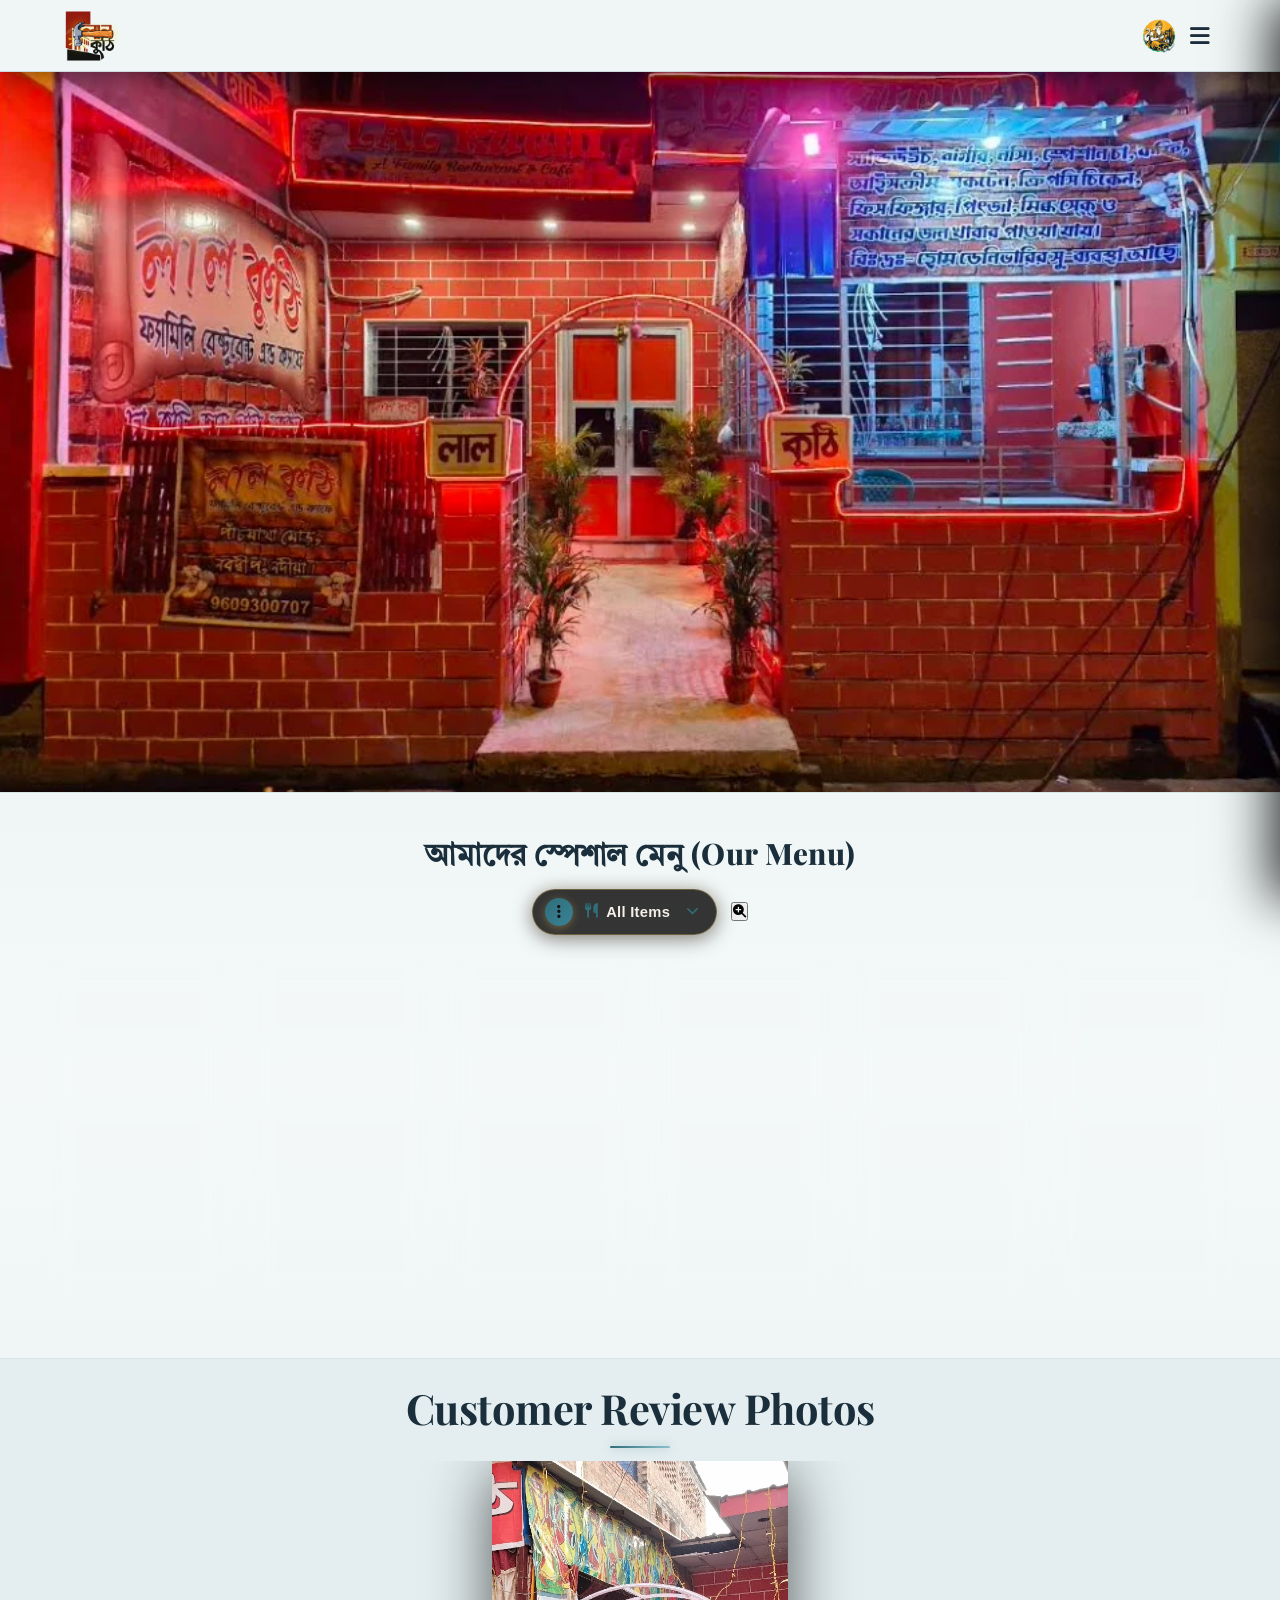
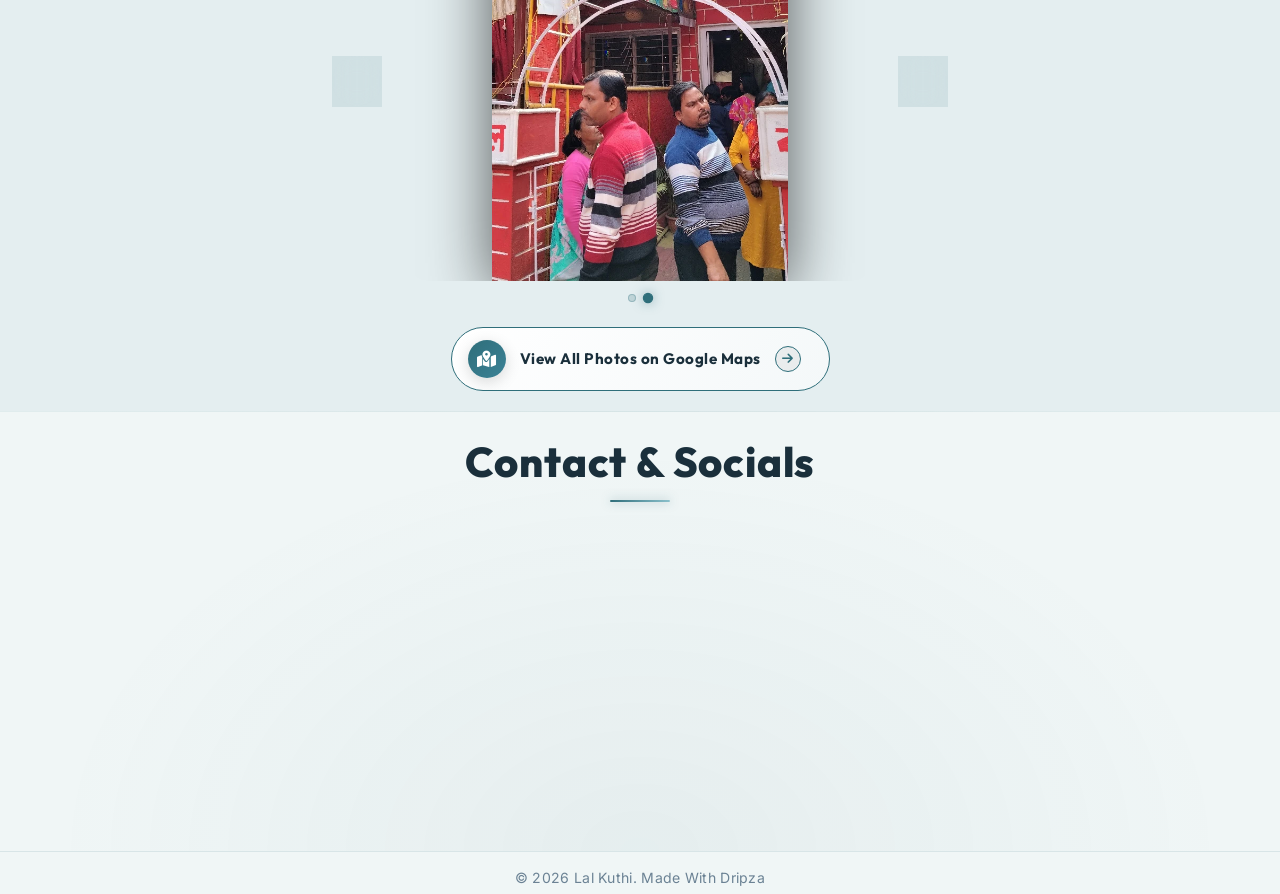
==== index.html @ ba5d9c4e "Update search input keypad dismiss on enter" ====
﻿<!DOCTYPE html>
<html lang="bn">
<head>
    <meta charset="UTF-8">
    <meta name="viewport" content="width=device-width, initial-scale=1.0">
    <title>Lal Kuthi</title>
    <link rel="icon" type="image/png" href="assets/lal_kuthi_logo.webp">
    <link href="https://fonts.googleapis.com/css2?family=Cinzel:wght@500;700;900&family=Hind+Siliguri:wght@500;600;700&family=Inter:wght@300;400;500;600;700;800&family=Outfit:wght@400;500;600;700;800&family=Playfair+Display:ital,wght@0,600;0,700;0,900;1,600&family=Tiro+Bangla:ital@0;1&display=swap" rel="stylesheet">
    <link rel="stylesheet" href="https://cdnjs.cloudflare.com/ajax/libs/font-awesome/6.4.0/css/all.min.css">
    <link rel="stylesheet" href="styles.css?v=1.3">
</head>
<body class="no-scroll">
    <!-- Preloader Screen -->
    <div id="preloader">
        <div class="preloader-content">
            <h1 class="preloader-title">Welcome to <br><span class="highlight">Lal Kuthi</span></h1>
            <div class="preloader-loader">
                <div class="loader-bar"></div>
            </div>
        </div>
    </div>
    <!-- Navbar -->
    <nav class="navbar">
        <div class="logo-container">
            <img src="assets/lal_kuthi_logo.webp" alt="Lal Kuthi Logo" class="logo-brand-img">
            <div class="logo-text-wrapper">
                <span class="animated-football-header" title="Ganesh Chaturthi Special">
                    <img src="assets/ganesh_run_icon.webp" alt="Ganesh Run Icon" style="object-fit: contain; filter: drop-shadow(0 0 5px rgba(255, 215, 0, 0.6));">
                </span>
                <span class="logo-text">Lal Kuthi</span>
            </div>
        </div>
        <span class="rath-yatra-header-text">শুভ বিশ্বকর্মা পূজা!</span>
        <ul class="nav-links">
            <li><a href="#home">Home</a></li>
            <li><a href="#menu">Menu</a></li>
            <li><a href="#reviews">Reviews</a></li>
            <li><a href="#contact">Contact</a></li>
        </ul>
        <div class="navbar-actions">
            <!-- Rakhi Purnima Button for Poster -->
            <button class="fifa-btn" id="open-promo-modal-direct-btn" title="Show Ganesh Chaturthi Special Poster">
                <div class="fifa-container">
                    <div class="fifa-magic-ring"></div>
                    <img src="assets/ganesh_icon.webp" alt="Ganesh Special" class="fifa-svg" style="object-fit: contain;">
                </div>
            </button>
            
            <div class="hamburger">
                <i class="fas fa-bars"></i>
            </div>
        </div>
    </nav>

        <!-- Hero Section -->
    <section id="home" class="hero">
        <div class="hero-bg banner-box">
            <img src="assets/aj_restaurant_banner_1.webp" alt="AJ Restaurant & Cafe Banner" class="active">
            <img src="assets/hero_banner_1.webp" alt="Lal Kuthi Banner 1">
            <img src="assets/hero_banner_2.webp" alt="Lal Kuthi Banner 2">
            <div class="overlay"></div>
        </div>
        <!-- Click/Hover Zones for Banner Control -->
        <div class="hero-nav-zone left-zone" title="Previous Image"></div>
        <div class="hero-nav-zone right-zone" title="Next Image"></div>
    </section>

                    <!-- Digital Restaurant Menu Section -->
    <section id="menu" class="main-menu-section">
        <div class="menu-header-wrapper">
            <div class="menu-eyebrow-container">
                <span class="menu-eyebrow">আমাদের স্পেশাল মেনু (Our Menu)</span>
            </div>
        </div>

        <!-- Menu Category Filter Tabs -->
                <!-- Menu Category Filter Dropdown (Three-Dot Filter Menu) -->
        <!-- Menu Filter and Zoom Controls Row -->
        <div class="menu-filter-controls-row">
            <div class="menu-filter-dropdown-wrapper" id="main-menu-filter-dropdown-wrapper">
            <button type="button" class="menu-filter-dots-btn" id="main-menu-filter-dots-btn" aria-expanded="false" aria-haspopup="true" title="Filter Menu">
                <span class="three-dots-icon-box">
                    <i class="fas fa-ellipsis-v"></i>
                </span>
                <span class="current-filter-label" id="main-current-filter-label">
                    <i class="fas fa-utensils"></i>
                    <span>All Items</span>
                </span>
                <i class="fas fa-chevron-down filter-dropdown-arrow"></i>
            </button>

            <!-- Dropdown List of Category Filter Options -->
            <div class="menu-filter-dropdown-menu" id="main-menu-filter-dropdown-menu">
                <div class="menu-filter-dropdown-header">
                    <span><i class="fas fa-filter"></i> Filter Category</span>
                </div>
                <div class="menu-filter-dropdown-list">
                    <button type="button" class="menu-tab-btn active" data-category="all">
                        <span class="tab-btn-content">
                            <i class="fas fa-utensils tab-icon"></i>
                            <span class="tab-title">All Items</span>
                        </span>
                        <i class="fas fa-check active-indicator-icon"></i>
                    </button>
                    <button type="button" class="menu-tab-btn" data-category="thali">
                        <span class="tab-btn-content">
                            <i class="fas fa-bowl-rice tab-icon"></i>
                            <span class="tab-title">Bengali Thali</span>
                        </span>
                        <i class="fas fa-check active-indicator-icon"></i>
                    </button>
                    <button type="button" class="menu-tab-btn" data-category="snacks">
                        <span class="tab-btn-content">
                            <i class="fas fa-burger tab-icon"></i>
                            <span class="tab-title">Breakfast & Snacks</span>
                        </span>
                        <i class="fas fa-check active-indicator-icon"></i>
                    </button>
                    <button type="button" class="menu-tab-btn" data-category="beverages">
                        <span class="tab-btn-content">
                            <i class="fas fa-mug-hot tab-icon"></i>
                            <span class="tab-title">Tea & Coffee</span>
                        </span>
                        <i class="fas fa-check active-indicator-icon"></i>
                    </button>
                    <button type="button" class="menu-tab-btn" data-category="extras">
                        <span class="tab-btn-content">
                            <i class="fas fa-plate-wheat tab-icon"></i>
                            <span class="tab-title">Sides & Extras</span>
                        </span>
                        <i class="fas fa-check active-indicator-icon"></i>
                    </button>
                </div>
            </div>
        </div>

            <!-- Zoom Full Menu Button on Right Side of Filter -->
            <button type="button" class="menu-zoom-btn" id="open-full-menu-modal-btn" title="Open Complete Menu Card">
                    <i class="fas fa-search-plus"></i>
                </button>
        </div>
        

        <!-- Menu Cards Horizontal Side-Scroll Wrapper -->
        <div class="main-menu-scroll-wrapper">
            <div class="main-menu-scroll-track" id="main-restaurant-menu-scroll">
                
                <!-- 1. Chicken Thali -->
                <div class="food-menu-card" data-category="thali">
                    <div class="food-card-badge bestseller">Bestseller</div>
                    <div class="food-card-img-box">
                        <img src="assets/menu_chicken_thali.webp" alt="Chicken Thali" loading="lazy">
                    </div>
                    <div class="food-card-body">
                        <h3 class="food-title">Chicken Thali</h3>
                        <span class="bengali-title">চিকেন থালি</span>
                        <span class="food-price">₹199</span>
                        <a href="https://wa.me/919064238377?text=Hi%20Lal%20Kuthi,%20I%20want%20to%20order%20Chicken%20Thali%20(₹199)" target="_blank" class="food-order-btn">
                            <i class="fab fa-whatsapp"></i> Order
                        </a>
                    </div>
                </div>

                <!-- 2. Fish Thali -->
                <div class="food-menu-card" data-category="thali">
                    <div class="food-card-badge popular">Popular</div>
                    <div class="food-card-img-box">
                        <img src="assets/menu_fish_thali.webp" alt="Fish Thali" loading="lazy">
                    </div>
                    <div class="food-card-body">
                        <h3 class="food-title">Fish Thali</h3>
                        <span class="bengali-title">মাছ থালি</span>
                        <span class="food-price">₹180</span>
                        <a href="https://wa.me/919064238377?text=Hi%20Lal%20Kuthi,%20I%20want%20to%20order%20Fish%20Thali%20(₹180)" target="_blank" class="food-order-btn">
                            <i class="fab fa-whatsapp"></i> Order
                        </a>
                    </div>
                </div>

                <!-- 3. Egg Thali -->
                <div class="food-menu-card" data-category="thali">
                    <div class="food-card-badge special">Favorite</div>
                    <div class="food-card-img-box">
                        <img src="assets/menu_egg_thali.webp" alt="Egg Thali" loading="lazy">
                    </div>
                    <div class="food-card-body">
                        <h3 class="food-title">Egg Thali</h3>
                        <span class="bengali-title">ডিম থালি</span>
                        <span class="food-price">₹160</span>
                        <a href="https://wa.me/919064238377?text=Hi%20Lal%20Kuthi,%20I%20want%20to%20order%20Egg%20Thali%20(₹160)" target="_blank" class="food-order-btn">
                            <i class="fab fa-whatsapp"></i> Order
                        </a>
                    </div>
                </div>

                <!-- 4. Veg Thali -->
                <div class="food-menu-card" data-category="thali">
                    <div class="food-card-badge pure-veg">Pure Veg</div>
                    <div class="food-card-img-box">
                        <img src="assets/menu_veg_thali.webp" alt="Veg Thali" loading="lazy">
                    </div>
                    <div class="food-card-body">
                        <h3 class="food-title">Veg Thali</h3>
                        <span class="bengali-title">ভেজ থালি</span>
                        <span class="food-price">₹140</span>
                        <a href="https://wa.me/919064238377?text=Hi%20Lal%20Kuthi,%20I%20want%20to%20order%20Veg%20Thali%20(₹140)" target="_blank" class="food-order-btn">
                            <i class="fab fa-whatsapp"></i> Order
                        </a>
                    </div>
                </div>

                <!-- 5. Butter Dal Fry -->
                <div class="food-menu-card" data-category="extras">
                    <div class="food-card-badge chef">Chef Special</div>
                    <div class="food-card-img-box">
                        <img src="assets/menu_butter_dal_fry.webp" alt="Butter Dal Fry" loading="lazy">
                    </div>
                    <div class="food-card-body">
                        <h3 class="food-title">Butter Dal Fry</h3>
                        <span class="bengali-title">বাটার ডাল ফ্রাই</span>
                        <span class="food-price">₹150</span>
                        <a href="https://wa.me/919064238377?text=Hi%20Lal%20Kuthi,%20I%20want%20to%20order%20Butter%20Dal%20Fry%20(₹150)" target="_blank" class="food-order-btn">
                            <i class="fab fa-whatsapp"></i> Order
                        </a>
                    </div>
                </div>

                <!-- 6. Chicken Nuggets -->
                <div class="food-menu-card" data-category="snacks">
                    <div class="food-card-badge popular">6 Pcs</div>
                    <div class="food-card-img-box">
                        <img src="assets/menu_chicken_nuggets.webp" alt="Chicken Nuggets" loading="lazy">
                    </div>
                    <div class="food-card-body">
                        <h3 class="food-title">Chicken Nuggets</h3>
                        <span class="bengali-title">চিকেন নাগেটস (6P)</span>
                        <span class="food-price">₹200</span>
                        <a href="https://wa.me/919064238377?text=Hi%20Lal%20Kuthi,%20I%20want%20to%20order%20Chicken%20Nuggets%20(₹200)" target="_blank" class="food-order-btn">
                            <i class="fab fa-whatsapp"></i> Order
                        </a>
                    </div>
                </div>

                <!-- 7. Aloo Tikki -->
                <div class="food-menu-card" data-category="snacks">
                    <div class="food-card-badge pure-veg">Big Size</div>
                    <div class="food-card-img-box">
                        <img src="assets/menu_aloo_tikki.webp" alt="Aloo Tikki Big Size" loading="lazy">
                    </div>
                    <div class="food-card-body">
                        <h3 class="food-title">Aloo Tikki 6P</h3>
                        <span class="bengali-title">আলু টিক্কি (6P)</span>
                        <span class="food-price">₹180</span>
                        <a href="https://wa.me/919064238377?text=Hi%20Lal%20Kuthi,%20I%20want%20to%20order%20Aloo%20Tikki%20(₹180)" target="_blank" class="food-order-btn">
                            <i class="fab fa-whatsapp"></i> Order
                        </a>
                    </div>
                </div>

                <!-- 8. Egg Maggie -->
                <div class="food-menu-card" data-category="snacks">
                    <div class="food-card-badge popular">Hot</div>
                    <div class="food-card-img-box">
                        <img src="assets/menu_egg_maggie.webp" alt="Egg Maggie" loading="lazy">
                    </div>
                    <div class="food-card-body">
                        <h3 class="food-title">Egg Maggie</h3>
                        <span class="bengali-title">এগ ম্যাগি</span>
                        <span class="food-price">₹80</span>
                        <a href="https://wa.me/919064238377?text=Hi%20Lal%20Kuthi,%20I%20want%20to%20order%20Egg%20Maggie%20(₹80)" target="_blank" class="food-order-btn">
                            <i class="fab fa-whatsapp"></i> Order
                        </a>
                    </div>
                </div>

                <!-- 9. Veg Maggie -->
                <div class="food-menu-card" data-category="snacks">
                    <div class="food-card-badge pure-veg">Veg</div>
                    <div class="food-card-img-box">
                        <img src="assets/menu_egg_maggie.webp" alt="Veg Maggie" loading="lazy">
                    </div>
                    <div class="food-card-body">
                        <h3 class="food-title">Veg Maggie</h3>
                        <span class="bengali-title">ভেজ ম্যাগি</span>
                        <span class="food-price">₹60</span>
                        <a href="https://wa.me/919064238377?text=Hi%20Lal%20Kuthi,%20I%20want%20to%20order%20Veg%20Maggie%20(₹60)" target="_blank" class="food-order-btn">
                            <i class="fab fa-whatsapp"></i> Order
                        </a>
                    </div>
                </div>

                <!-- 10. Bread Omelette -->
                <div class="food-menu-card" data-category="snacks">
                    <div class="food-card-badge special">Breakfast</div>
                    <div class="food-card-img-box">
                        <img src="assets/menu6.webp" alt="Bread Omelette Jam Butter" loading="lazy">
                    </div>
                    <div class="food-card-body">
                        <h3 class="food-title">Bread Omelette</h3>
                        <span class="bengali-title">ব্রেড ওমলেট / জ্যাম</span>
                        <span class="food-price">₹60</span>
                        <a href="https://wa.me/919064238377?text=Hi%20Lal%20Kuthi,%20I%20want%20to%20order%20Bread%20Omelette%20(₹60)" target="_blank" class="food-order-btn">
                            <i class="fab fa-whatsapp"></i> Order
                        </a>
                    </div>
                </div>

                <!-- 11. Chai & Coffee -->
                <div class="food-menu-card" data-category="beverages">
                    <div class="food-card-badge special">Hot</div>
                    <div class="food-card-img-box">
                        <img src="assets/menu_tea_coffee.webp" alt="Coffee" loading="lazy">
                    </div>
                    <div class="food-card-body">
                        <h3 class="food-title">Milk / Black Coffee</h3>
                        <span class="bengali-title">কফি (Min 2 Cup)</span>
                        <span class="food-price">₹50</span>
                        <a href="https://wa.me/919064238377?text=Hi%20Lal%20Kuthi,%20I%20want%20to%20order%20Coffee" target="_blank" class="food-order-btn">
                            <i class="fab fa-whatsapp"></i> Order
                        </a>
                    </div>
                </div>

                <!-- 12. Milk / Black Tea -->
                <div class="food-menu-card" data-category="beverages">
                    <div class="food-card-badge bestseller">Chai</div>
                    <div class="food-card-img-box">
                        <img src="assets/menu_tea_coffee.webp" alt="Tea" loading="lazy">
                    </div>
                    <div class="food-card-body">
                        <h3 class="food-title">Black / Milk Tea</h3>
                        <span class="bengali-title">চা (Min 2 Cup)</span>
                        <span class="food-price">₹25</span>
                        <a href="https://wa.me/919064238377?text=Hi%20Lal%20Kuthi,%20I%20want%20to%20order%20Tea" target="_blank" class="food-order-btn">
                            <i class="fab fa-whatsapp"></i> Order
                        </a>
                    </div>
                </div>

                <!-- 13. Green Tea -->
                <div class="food-menu-card" data-category="beverages">
                    <div class="food-card-badge pure-veg">Healthy</div>
                    <div class="food-card-img-box">
                        <img src="assets/menu_tea_coffee.webp" alt="Green Tea" loading="lazy">
                    </div>
                    <div class="food-card-body">
                        <h3 class="food-title">Green Tea</h3>
                        <span class="bengali-title">গ্রিন টি (Min 2 Cup)</span>
                        <span class="food-price">₹40</span>
                        <a href="https://wa.me/919064238377?text=Hi%20Lal%20Kuthi,%20I%20want%20to%20order%20Green%20Tea" target="_blank" class="food-order-btn">
                            <i class="fab fa-whatsapp"></i> Order
                        </a>
                    </div>
                </div>

                <!-- 14. Extra Chicken 4P -->
                <div class="food-menu-card" data-category="extras">
                    <div class="food-card-badge popular">4 Pcs</div>
                    <div class="food-card-img-box">
                        <img src="assets/menu_chicken_thali.webp" alt="Extra Chicken" loading="lazy">
                    </div>
                    <div class="food-card-body">
                        <h3 class="food-title">Extra Chicken (4P)</h3>
                        <span class="bengali-title">চিকেন কারি (4P)</span>
                        <span class="food-price">₹180</span>
                        <a href="https://wa.me/919064238377?text=Hi%20Lal%20Kuthi,%20I%20want%20to%20order%20Extra%20Chicken%204P%20(₹180)" target="_blank" class="food-order-btn">
                            <i class="fab fa-whatsapp"></i> Order
                        </a>
                    </div>
                </div>

                <!-- 15. Extra Mutton 1P -->
                <div class="food-menu-card" data-category="extras">
                    <div class="food-card-badge special">Special</div>
                    <div class="food-card-img-box">
                        <img src="assets/menu3.webp" alt="Extra Mutton" loading="lazy">
                    </div>
                    <div class="food-card-body">
                        <h3 class="food-title">Extra Mutton (1P)</h3>
                        <span class="bengali-title">মটন (স্পেশাল অর্ডার)</span>
                        <span class="food-price">₹80</span>
                        <a href="https://wa.me/919064238377?text=Hi%20Lal%20Kuthi,%20I%20want%20to%20order%20Extra%20Mutton%20(₹80)" target="_blank" class="food-order-btn">
                            <i class="fab fa-whatsapp"></i> Order
                        </a>
                    </div>
                </div>

                <!-- 16. Extra Fish 1P -->
                <div class="food-menu-card" data-category="extras">
                    <div class="food-card-badge popular">1 Pc</div>
                    <div class="food-card-img-box">
                        <img src="assets/menu_fish_thali.webp" alt="Extra Fish" loading="lazy">
                    </div>
                    <div class="food-card-body">
                        <h3 class="food-title">Extra Fish (1P)</h3>
                        <span class="bengali-title">মাছ ১ পিস</span>
                        <span class="food-price">₹80</span>
                        <a href="https://wa.me/919064238377?text=Hi%20Lal%20Kuthi,%20I%20want%20to%20order%20Extra%20Fish%20(₹80)" target="_blank" class="food-order-btn">
                            <i class="fab fa-whatsapp"></i> Order
                        </a>
                    </div>
                </div>

                <!-- 17. Green Salad -->
                <div class="food-menu-card" data-category="extras">
                    <div class="food-card-badge pure-veg">Fresh</div>
                    <div class="food-card-img-box">
                        <img src="assets/menu_veg_thali.webp" alt="Green Salad" loading="lazy">
                    </div>
                    <div class="food-card-body">
                        <h3 class="food-title">Green Salad</h3>
                        <span class="bengali-title">গ্রিন স্যালাড</span>
                        <span class="food-price">₹100</span>
                        <a href="https://wa.me/919064238377?text=Hi%20Lal%20Kuthi,%20I%20want%20to%20order%20Green%20Salad%20(₹100)" target="_blank" class="food-order-btn">
                            <i class="fab fa-whatsapp"></i> Order
                        </a>
                    </div>
                </div>

                <!-- 18. Extra Egg (2P) -->
                <div class="food-menu-card" data-category="extras">
                    <div class="food-card-badge special">2 Pcs</div>
                    <div class="food-card-img-box">
                        <img src="assets/menu_egg_thali.webp" alt="Extra Egg 2P" loading="lazy">
                    </div>
                    <div class="food-card-body">
                        <h3 class="food-title">Extra Egg (2P)</h3>
                        <span class="bengali-title">ডিম (২ পিস)</span>
                        <span class="food-price">₹50</span>
                        <a href="https://wa.me/919064238377?text=Hi%20Lal%20Kuthi,%20I%20want%20to%20order%20Extra%20Egg%202P%20(₹50)" target="_blank" class="food-order-btn">
                            <i class="fab fa-whatsapp"></i> Order
                        </a>
                    </div>
                </div>

                <!-- 19. Extra Rice -->
                <div class="food-menu-card" data-category="extras">
                    <div class="food-card-badge popular">1 Plate</div>
                    <div class="food-card-img-box">
                        <img src="assets/menu_veg_thali.webp" alt="Extra Rice" loading="lazy">
                    </div>
                    <div class="food-card-body">
                        <h3 class="food-title">Extra Rice</h3>
                        <span class="bengali-title">এক্সট্রা ভাত</span>
                        <span class="food-price">₹50</span>
                        <a href="https://wa.me/919064238377?text=Hi%20Lal%20Kuthi,%20I%20want%20to%20order%20Extra%20Rice%20(₹50)" target="_blank" class="food-order-btn">
                            <i class="fab fa-whatsapp"></i> Order
                        </a>
                    </div>
                </div>

                <!-- 20. Extra Misti / Papad / Roti -->
                <div class="food-menu-card" data-category="extras">
                    <div class="food-card-badge pure-veg">Per Pc</div>
                    <div class="food-card-img-box">
                        <img src="assets/menu2.webp" alt="Extra Misti Papad Roti" loading="lazy">
                    </div>
                    <div class="food-card-body">
                        <h3 class="food-title">Extra Misti / Papad / Roti</h3>
                        <span class="bengali-title">মিষ্টি / পাঁপড় / রুটি</span>
                        <span class="food-price">₹10</span>
                        <a href="https://wa.me/919064238377?text=Hi%20Lal%20Kuthi,%20I%20want%20to%20order%20Extra%20Misti%20Papad%20Roti%20(₹10)" target="_blank" class="food-order-btn">
                            <i class="fab fa-whatsapp"></i> Order
                        </a>
                    </div>
                </div>

                <!-- 21. Extra Sabji / Dal / Vaji -->
                <div class="food-menu-card" data-category="extras">
                    <div class="food-card-badge pure-veg">Side Bowl</div>
                    <div class="food-card-img-box">
                        <img src="assets/menu_butter_dal_fry.webp" alt="Extra Sabji Dal Vaji" loading="lazy">
                    </div>
                    <div class="food-card-body">
                        <h3 class="food-title">Extra Sabji / Dal / Vaji</h3>
                        <span class="bengali-title">সবজি / ডাল / ভাজি</span>
                        <span class="food-price">₹30</span>
                        <a href="https://wa.me/919064238377?text=Hi%20Lal%20Kuthi,%20I%20want%20to%20order%20Extra%20Sabji%20Dal%20Vaji%20(₹30)" target="_blank" class="food-order-btn">
                            <i class="fab fa-whatsapp"></i> Order
                        </a>
                    </div>
                </div>

                <!-- 18. Water Bottle -->
                <div class="food-menu-card" data-category="beverages">
                    <div class="food-card-badge pure-veg">Mineral</div>
                    <div class="food-card-img-box">
                        <img src="assets/menu5.webp" alt="Water Bottle" loading="lazy">
                    </div>
                    <div class="food-card-body">
                        <h3 class="food-title">Water Bottle</h3>
                        <span class="bengali-title">জল 1L / 2L</span>
                        <span class="food-price">₹20 / ₹30</span>
                        <a href="https://wa.me/919064238377?text=Hi%20Lal%20Kuthi,%20I%20want%20to%20order%20Water%20Bottle" target="_blank" class="food-order-btn">
                            <i class="fab fa-whatsapp"></i> Order
                        </a>
                    </div>
                </div>

            </div>
        </div>
    </section>

        <!-- Reviews Section (Photo Gallery) -->
    <section id="reviews" class="reviews-section">
        <h2 class="section-title">Customer Review Photos</h2>
        <div class="reviews-slider-container">
            <div class="reviews-slider">
                <div class="review-slide active">
                    <img src="assets/review_1.webp" alt="Customer Review 1" loading="lazy">
                </div>
                <div class="review-slide">
                    <img src="assets/review_2.webp" alt="Customer Review 2" loading="lazy">
                </div>
            </div>
            
            <!-- Slider Controls -->
            <button class="slider-btn prev-btn" aria-label="Previous Review"><i class="fas fa-chevron-left"></i></button>
            <button class="slider-btn next-btn" aria-label="Next Review"><i class="fas fa-chevron-right"></i></button>
            
            <!-- Slider Dots -->
            <div class="slider-dots">
                <span class="dot active" data-index="0"></span>
                <span class="dot" data-index="1"></span>
            </div>
        </div>
        <div class="reviews-cta-wrapper">
            <a href="https://maps.app.goo.gl/wFJNvQ4N7WRctUFfA" target="_blank" class="modern-maps-btn" title="Open Google Maps Gallery">
                <span class="maps-icon-badge"><i class="fas fa-map-marked-alt"></i></span>
                <span class="maps-btn-text">View All Photos on Google Maps</span>
                <span class="maps-arrow-circle"><i class="fas fa-arrow-right"></i></span>
            </a>
        </div>
    </section>

    <!-- Contact & Footer -->
    <section id="contact" class="contact-section">
        <h2 class="section-title">Contact & Socials</h2>
        <div class="contact-container glassmorphism">
            <div class="contact-info">
                <h2>Visit Us</h2>
                <div class="info-item">
                    <a href="https://maps.app.goo.gl/F71i1nVWyJwi7rD18" target="_blank" style="color: inherit; text-decoration: none; display: flex; align-items: center; gap: 15px;">
                        <i class="fas fa-map-marker-alt"></i>
                        <p>C948+PF3, Netaji Subhas Road, Panchmatha, Nabadwip, West Bengal 741302</p>
                    </a>
                </div>
                <div class="info-item">
                    <a href="tel:+919064238377" style="color: inherit; text-decoration: none; display: flex; align-items: center; gap: 15px; width: 100%;">
                        <i class="fas fa-phone-alt"></i>
                        <p>+91 9064238377</p>
                    </a>
                </div>
                <div class="info-item">
                    <a href="mailto:lalkuthi.nabadwip@gmail.com" style="color: inherit; text-decoration: none; display: flex; align-items: center; gap: 15px; width: 100%;">
                        <i class="fas fa-envelope"></i>
                        <p>lalkuthi.nabadwip@gmail.com</p>
                    </a>
                </div>
            </div>
            <div class="social-links">
                <h2>Follow Us</h2>
                <div class="social-icons">
                    <a href="#" class="social-icon"><i class="fab fa-instagram"></i></a>
                    <a href="#" class="social-icon"><i class="fab fa-facebook-f"></i></a>
                    <a href="#" class="social-icon"><i class="fab fa-youtube"></i></a>
                    <a href="https://wa.me/919064238377" target="_blank" class="social-icon"><i class="fab fa-whatsapp"></i></a>
                    <a href="https://maps.app.goo.gl/F71i1nVWyJwi7rD18" target="_blank" class="social-icon"><i class="fas fa-map-marker-alt"></i></a>
                </div>
            </div>
        </div>
    </section>

        <footer>
        <p>&copy; 2026 Lal Kuthi. Made With Dripza</p>
    </footer>



    <!-- Message Panel Overlay -->
    <div class="msg-panel-overlay" id="msg-panel-overlay"></div>

    <!-- Slide-out Message Panel -->
    <div class="msg-panel" id="msg-panel">
        <button class="close-msg-panel-btn" id="close-msg-panel-btn">&times;</button>
        <div class="msg-panel-header">
            <h2>Send a Message</h2>
            <p>We'd love to hear from you! Write to us and we'll save it to our sheet.</p>
        </div>
        <form id="msg-panel-form">
            <div class="form-group">
                <label for="msg-name">Your Name</label>
                <input type="text" id="msg-name" required placeholder="Enter your full name">
            </div>
            <div class="form-group">
                <label for="msg-email">Email or Phone</label>
                <input type="text" id="msg-email" required placeholder="Enter email or phone number">
            </div>
            <div class="form-group">
                <label for="msg-content">Message</label>
                <textarea id="msg-content" rows="5" required placeholder="Type your message here..."></textarea>
            </div>
            <button type="submit" class="submit-msg-btn" id="submit-msg-btn">
                <span>Send Message</span> <i class="fas fa-paper-plane"></i>
            </button>
        </form>
        <div class="msg-status-container" id="msg-status-container"></div>
    </div>



        <!-- Full Menu Interactive Modal -->
    <div class="full-menu-modal" id="full-menu-modal" aria-hidden="true">
        <div class="full-menu-modal-overlay" id="full-menu-modal-overlay"></div>
        <div class="full-menu-modal-container">
            <!-- Modal Sticky Top Header Container (Header + Hero Title + Search + Category Tabs) -->
            <div class="full-menu-modal-top-section">
                <!-- Modal Header -->
                <div class="full-menu-modal-header">
                    <div class="full-menu-modal-header-left">
                        <button class="menu-modal-close-btn" id="close-full-menu-modal-btn" aria-label="Close Full Menu">
                            <i class="fas fa-arrow-left"></i> <span>Back</span>
                        </button>
                        <div class="full-menu-modal-title">
                            Lal Kuthi
                        </div>
                    </div>
                    <div class="full-menu-modal-header-right">
                        <a href="#modal-order-timings" class="menu-modal-timing-btn" id="modal-timing-btn" title="Order Timings">
                            <i class="fas fa-clock"></i> <span>Timings</span>
                        </a>
                        <a href="tel:919064238377" class="menu-modal-call-btn">
                            <i class="fas fa-phone-alt"></i> <span>919064238377</span>
                        </a>
                        <button class="menu-modal-close-icon-btn" id="close-full-menu-icon-btn" aria-label="Close">
                            <i class="fas fa-times"></i>
                        </button>
                    </div>
                </div>

                <!-- Modal Hero Header -->
                <div class="full-menu-hero">
                    <h1>Complete Menu Card <span class="bengali-heading">আমাদের সম্পূর্ণ ডিজিটাল মেনু</span></h1>
                </div>

                <!-- Search Bar & Category Filter Tabs -->
                <div class="menu-control-bar">
                    

                    <!-- Modal Category Filter Dropdown (Three-Dot Filter Menu) -->
                    <div class="menu-filter-dropdown-wrapper" id="modal-menu-filter-dropdown-wrapper">
            <button type="button" class="menu-filter-dots-btn" id="modal-menu-filter-dots-btn" aria-expanded="false" aria-haspopup="true" title="Filter Menu">
                <span class="three-dots-icon-box">
                    <i class="fas fa-ellipsis-v"></i>
                </span>
                <span class="current-filter-label" id="modal-current-filter-label">
                    <i class="fas fa-utensils"></i>
                    <span>All Items</span>
                </span>
                <i class="fas fa-chevron-down filter-dropdown-arrow"></i>
            </button>

            <!-- Dropdown List of Category Filter Options -->
            <div class="menu-filter-dropdown-menu" id="modal-menu-filter-dropdown-menu">
                <div class="menu-filter-dropdown-header">
                    <span><i class="fas fa-filter"></i> Filter Category</span>
                </div>
                <div class="menu-filter-dropdown-list">
                    <button type="button" class="menu-tab-btn active" data-category="all">
                        <span class="tab-btn-content">
                            <i class="fas fa-utensils tab-icon"></i>
                            <span class="tab-title">All Items</span>
                        </span>
                        <i class="fas fa-check active-indicator-icon"></i>
                    </button>
                    <button type="button" class="menu-tab-btn" data-category="thali">
                        <span class="tab-btn-content">
                            <i class="fas fa-bowl-rice tab-icon"></i>
                            <span class="tab-title">Bengali Thali</span>
                        </span>
                        <i class="fas fa-check active-indicator-icon"></i>
                    </button>
                    <button type="button" class="menu-tab-btn" data-category="snacks">
                        <span class="tab-btn-content">
                            <i class="fas fa-burger tab-icon"></i>
                            <span class="tab-title">Breakfast & Snacks</span>
                        </span>
                        <i class="fas fa-check active-indicator-icon"></i>
                    </button>
                    <button type="button" class="menu-tab-btn" data-category="beverages">
                        <span class="tab-btn-content">
                            <i class="fas fa-mug-hot tab-icon"></i>
                            <span class="tab-title">Tea & Coffee</span>
                        </span>
                        <i class="fas fa-check active-indicator-icon"></i>
                    </button>
                    <button type="button" class="menu-tab-btn" data-category="extras">
                        <span class="tab-btn-content">
                            <i class="fas fa-plate-wheat tab-icon"></i>
                            <span class="tab-title">Sides & Extras</span>
                        </span>
                        <i class="fas fa-check active-indicator-icon"></i>
                    </button>
                </div>
            </div>
                </div>

                    <div class="search-box-wrapper">
                        <i class="fas fa-search"></i>
                        <input type="text" id="modal-menu-search-input" placeholder="খাবারের নাম লিখে খুঁজুন (Search dishes...)" autocomplete="off" enterkeyhint="search">
                        <button type="button" id="modal-menu-search-clear" class="search-clear-btn" aria-label="Clear search" title="à¦®à§à¦›à§‡ à¦«à§‡à¦²à§à¦¨ (Clear)">
                            <i class="fas fa-times"></i>
                        </button>
                    </div>
            </div>
            </div>

            <div class="full-menu-modal-body">
                <!-- Complete Menu Card Grid -->
                <div class="compact-menu-grid-container">
                    <div class="compact-grid" id="modal-full-menu-grid">

                        <!-- 1. Chicken Thali -->
                        <div class="food-menu-card" data-category="thali" data-keywords="chicken thali murgi murgir mangsho rice dal sabji thali">
                            <div class="food-card-badge bestseller">Bestseller</div>
                            <div class="food-card-img-box">
                                <img src="assets/menu_chicken_thali.webp" alt="Chicken Thali" loading="lazy">
                            </div>
                            <div class="food-card-body">
                                <h3 class="food-title">Chicken Thali</h3>
                                <span class="bengali-title">চিকেন থালি</span>
                                <span class="food-price">₹199</span>
                                <a href="https://wa.me/919064238377?text=Hi%20Lal%20Kuthi,%20I%20want%20to%20order%20Chicken%20Thali%20(₹199)" target="_blank" class="food-order-btn">
                                    <i class="fab fa-whatsapp"></i> Order
                                </a>
                            </div>
                        </div>

                        <!-- 2. Fish Thali -->
                        <div class="food-menu-card" data-category="thali" data-keywords="fish thali macher thali mach jhol rui katla rice dal thali">
                            <div class="food-card-badge popular">Popular</div>
                            <div class="food-card-img-box">
                                <img src="assets/menu_fish_thali.webp" alt="Fish Thali" loading="lazy">
                            </div>
                            <div class="food-card-body">
                                <h3 class="food-title">Fish Thali</h3>
                                <span class="bengali-title">মাছ থালি</span>
                                <span class="food-price">₹180</span>
                                <a href="https://wa.me/919064238377?text=Hi%20Lal%20Kuthi,%20I%20want%20to%20order%20Fish%20Thali%20(₹180)" target="_blank" class="food-order-btn">
                                    <i class="fab fa-whatsapp"></i> Order
                                </a>
                            </div>
                        </div>

                        <!-- 3. Egg Thali -->
                        <div class="food-menu-card" data-category="thali" data-keywords="egg thali dimer thali dim kosha rice dal thali">
                            <div class="food-card-badge special">Favorite</div>
                            <div class="food-card-img-box">
                                <img src="assets/menu_egg_thali.webp" alt="Egg Thali" loading="lazy">
                            </div>
                            <div class="food-card-body">
                                <h3 class="food-title">Egg Thali</h3>
                                <span class="bengali-title">ডিম থালি</span>
                                <span class="food-price">₹160</span>
                                <a href="https://wa.me/919064238377?text=Hi%20Lal%20Kuthi,%20I%20want%20to%20order%20Egg%20Thali%20(₹160)" target="_blank" class="food-order-btn">
                                    <i class="fab fa-whatsapp"></i> Order
                                </a>
                            </div>
                        </div>

                        <!-- 4. Veg Thali -->
                        <div class="food-menu-card" data-category="thali" data-keywords="veg thali niramish thali paneer dal sabji rice mishti doi">
                            <div class="food-card-badge pure-veg">Pure Veg</div>
                            <div class="food-card-img-box">
                                <img src="assets/menu_veg_thali.webp" alt="Veg Thali" loading="lazy">
                            </div>
                            <div class="food-card-body">
                                <h3 class="food-title">Veg Thali</h3>
                                <span class="bengali-title">ভেজ থালি</span>
                                <span class="food-price">₹140</span>
                                <a href="https://wa.me/919064238377?text=Hi%20Lal%20Kuthi,%20I%20want%20to%20order%20Veg%20Thali%20(₹140)" target="_blank" class="food-order-btn">
                                    <i class="fab fa-whatsapp"></i> Order
                                </a>
                            </div>
                        </div>

                        <!-- 5. Butter Dal Fry -->
                        <div class="food-menu-card" data-category="extras" data-keywords="butter dal fry yellow dal tadka veg">
                            <div class="food-card-badge chef">Chef Special</div>
                            <div class="food-card-img-box">
                                <img src="assets/menu_butter_dal_fry.webp" alt="Butter Dal Fry" loading="lazy">
                            </div>
                            <div class="food-card-body">
                                <h3 class="food-title">Butter Dal Fry</h3>
                                <span class="bengali-title">বাটার ডাল ফ্রাই</span>
                                <span class="food-price">₹150</span>
                                <a href="https://wa.me/919064238377?text=Hi%20Lal%20Kuthi,%20I%20want%20to%20order%20Butter%20Dal%20Fry%20(₹150)" target="_blank" class="food-order-btn">
                                    <i class="fab fa-whatsapp"></i> Order
                                </a>
                            </div>
                        </div>

                        <!-- 6. Chicken Nuggets (6P) -->
                        <div class="food-menu-card" data-category="snacks" data-keywords="chicken nuggets 6p fried snacks non-veg">
                            <div class="food-card-badge popular">6 Pcs</div>
                            <div class="food-card-img-box">
                                <img src="assets/menu_chicken_nuggets.webp" alt="Chicken Nuggets" loading="lazy">
                            </div>
                            <div class="food-card-body">
                                <h3 class="food-title">Chicken Nuggets</h3>
                                <span class="bengali-title">চিকেন নাগেটস (6P)</span>
                                <span class="food-price">₹200</span>
                                <a href="https://wa.me/919064238377?text=Hi%20Lal%20Kuthi,%20I%20want%20to%20order%20Chicken%20Nuggets%20(₹200)" target="_blank" class="food-order-btn">
                                    <i class="fab fa-whatsapp"></i> Order
                                </a>
                            </div>
                        </div>

                        <!-- 7. Aloo Tikki Big Size (6P) -->
                        <div class="food-menu-card" data-category="snacks" data-keywords="aloo tikki potato cutlet snacks big size veg">
                            <div class="food-card-badge pure-veg">Big Size</div>
                            <div class="food-card-img-box">
                                <img src="assets/menu_aloo_tikki.webp" alt="Aloo Tikki Big Size" loading="lazy">
                            </div>
                            <div class="food-card-body">
                                <h3 class="food-title">Aloo Tikki 6P</h3>
                                <span class="bengali-title">আলু টিক্কি (6P)</span>
                                <span class="food-price">₹180</span>
                                <a href="https://wa.me/919064238377?text=Hi%20Lal%20Kuthi,%20I%20want%20to%20order%20Aloo%20Tikki%20(₹180)" target="_blank" class="food-order-btn">
                                    <i class="fab fa-whatsapp"></i> Order
                                </a>
                            </div>
                        </div>

                        <!-- 8. Egg Maggie -->
                        <div class="food-menu-card" data-category="snacks" data-keywords="egg maggie noodles masala snacks">
                            <div class="food-card-badge popular">Hot</div>
                            <div class="food-card-img-box">
                                <img src="assets/menu_egg_maggie.webp" alt="Egg Maggie" loading="lazy">
                            </div>
                            <div class="food-card-body">
                                <h3 class="food-title">Egg Maggie</h3>
                                <span class="bengali-title">এগ ম্যাগি</span>
                                <span class="food-price">₹80</span>
                                <a href="https://wa.me/919064238377?text=Hi%20Lal%20Kuthi,%20I%20want%20to%20order%20Egg%20Maggie%20(₹80)" target="_blank" class="food-order-btn">
                                    <i class="fab fa-whatsapp"></i> Order
                                </a>
                            </div>
                        </div>

                        <!-- 9. Veg Maggie -->
                        <div class="food-menu-card" data-category="snacks" data-keywords="veg maggie masala noodles snacks vegetarian">
                            <div class="food-card-badge pure-veg">Veg</div>
                            <div class="food-card-img-box">
                                <img src="assets/menu_egg_maggie.webp" alt="Veg Maggie" loading="lazy">
                            </div>
                            <div class="food-card-body">
                                <h3 class="food-title">Veg Maggie</h3>
                                <span class="bengali-title">ভেজ ম্যাগি</span>
                                <span class="food-price">₹60</span>
                                <a href="https://wa.me/919064238377?text=Hi%20Lal%20Kuthi,%20I%20want%20to%20order%20Veg%20Maggie%20(₹60)" target="_blank" class="food-order-btn">
                                    <i class="fab fa-whatsapp"></i> Order
                                </a>
                            </div>
                        </div>

                        <!-- 10. Bread Omelette / Jam / Butter -->
                        <div class="food-menu-card" data-category="snacks" data-keywords="bread omelette jam butter breakfast toast egg">
                            <div class="food-card-badge special">Breakfast</div>
                            <div class="food-card-img-box">
                                <img src="assets/menu6.webp" alt="Bread Omelette Jam Butter" loading="lazy">
                            </div>
                            <div class="food-card-body">
                                <h3 class="food-title">Bread Omelette</h3>
                                <span class="bengali-title">ব্রেড ওমলেট / জ্যাম</span>
                                <span class="food-price">₹60</span>
                                <a href="https://wa.me/919064238377?text=Hi%20Lal%20Kuthi,%20I%20want%20to%20order%20Bread%20Omelette%20(₹60)" target="_blank" class="food-order-btn">
                                    <i class="fab fa-whatsapp"></i> Order
                                </a>
                            </div>
                        </div>

                        <!-- 11. Milk / Black Coffee -->
                        <div class="food-menu-card" data-category="beverages" data-keywords="coffee milk coffee black coffee hot drink beverages espresso">
                            <div class="food-card-badge special">Hot</div>
                            <div class="food-card-img-box">
                                <img src="assets/menu_tea_coffee.webp" alt="Milk and Black Coffee" loading="lazy">
                            </div>
                            <div class="food-card-body">
                                <h3 class="food-title">Milk / Black Coffee</h3>
                                <span class="bengali-title">কফি (Min 2 Cup)</span>
                                <span class="food-price">₹50</span>
                                <a href="https://wa.me/919064238377?text=Hi%20Lal%20Kuthi,%20I%20want%20to%20order%20Coffee" target="_blank" class="food-order-btn">
                                    <i class="fab fa-whatsapp"></i> Order
                                </a>
                            </div>
                        </div>

                        <!-- 12. Black / Milk Tea -->
                        <div class="food-menu-card" data-category="beverages" data-keywords="tea chai milk tea black tea masala chai beverage">
                            <div class="food-card-badge bestseller">Chai</div>
                            <div class="food-card-img-box">
                                <img src="assets/menu_tea_coffee.webp" alt="Black and Milk Tea" loading="lazy">
                            </div>
                            <div class="food-card-body">
                                <h3 class="food-title">Black / Milk Tea</h3>
                                <span class="bengali-title">চা (Min 2 Cup)</span>
                                <span class="food-price">₹25</span>
                                <a href="https://wa.me/919064238377?text=Hi%20Lal%20Kuthi,%20I%20want%20to%20order%20Tea" target="_blank" class="food-order-btn">
                                    <i class="fab fa-whatsapp"></i> Order
                                </a>
                            </div>
                        </div>

                        <!-- 13. Green Tea -->
                        <div class="food-menu-card" data-category="beverages" data-keywords="green tea healthy detox hot beverage">
                            <div class="food-card-badge pure-veg">Healthy</div>
                            <div class="food-card-img-box">
                                <img src="assets/menu_tea_coffee.webp" alt="Green Tea" loading="lazy">
                            </div>
                            <div class="food-card-body">
                                <h3 class="food-title">Green Tea</h3>
                                <span class="bengali-title">গ্রিন টি (Min 2 Cup)</span>
                                <span class="food-price">₹40</span>
                                <a href="https://wa.me/919064238377?text=Hi%20Lal%20Kuthi,%20I%20want%20to%20order%20Green%20Tea" target="_blank" class="food-order-btn">
                                    <i class="fab fa-whatsapp"></i> Order
                                </a>
                            </div>
                        </div>

                        <!-- 14. Extra Chicken (4P) -->
                        <div class="food-menu-card" data-category="extras" data-keywords="extra chicken 4p murgir mangsho chicken curry side non-veg">
                            <div class="food-card-badge popular">4 Pcs</div>
                            <div class="food-card-img-box">
                                <img src="assets/menu_chicken_thali.webp" alt="Extra Chicken 4P" loading="lazy">
                            </div>
                            <div class="food-card-body">
                                <h3 class="food-title">Extra Chicken (4P)</h3>
                                <span class="bengali-title">চিকেন কারি (4P)</span>
                                <span class="food-price">₹180</span>
                                <a href="https://wa.me/919064238377?text=Hi%20Lal%20Kuthi,%20I%20want%20to%20order%20Extra%20Chicken%204P%20(₹180)" target="_blank" class="food-order-btn">
                                    <i class="fab fa-whatsapp"></i> Order
                                </a>
                            </div>
                        </div>

                        <!-- 15. Extra Mutton (1P - Special Order) -->
                        <div class="food-menu-card" data-category="extras" data-keywords="extra mutton 1p khasi mangsho mutton kosha special non-veg">
                            <div class="food-card-badge special">Special</div>
                            <div class="food-card-img-box">
                                <img src="assets/menu3.webp" alt="Extra Mutton 1P" loading="lazy">
                            </div>
                            <div class="food-card-body">
                                <h3 class="food-title">Extra Mutton (1P)</h3>
                                <span class="bengali-title">মটন (স্পেশাল অর্ডার)</span>
                                <span class="food-price">₹80</span>
                                <a href="https://wa.me/919064238377?text=Hi%20Lal%20Kuthi,%20I%20want%20to%20order%20Extra%20Mutton%20(₹80)" target="_blank" class="food-order-btn">
                                    <i class="fab fa-whatsapp"></i> Order
                                </a>
                            </div>
                        </div>

                        <!-- 16. Extra Fish (1P) -->
                        <div class="food-menu-card" data-category="extras" data-keywords="extra fish 1p macher jhol rui katla side non-veg">
                            <div class="food-card-badge popular">1 Pc</div>
                            <div class="food-card-img-box">
                                <img src="assets/menu_fish_thali.webp" alt="Extra Fish 1P" loading="lazy">
                            </div>
                            <div class="food-card-body">
                                <h3 class="food-title">Extra Fish (1P)</h3>
                                <span class="bengali-title">মাছ ১ পিস</span>
                                <span class="food-price">₹80</span>
                                <a href="https://wa.me/919064238377?text=Hi%20Lal%20Kuthi,%20I%20want%20to%20order%20Extra%20Fish%20(₹80)" target="_blank" class="food-order-btn">
                                    <i class="fab fa-whatsapp"></i> Order
                                </a>
                            </div>
                        </div>

                        <!-- 17. Green Salad -->
                        <div class="food-menu-card" data-category="extras" data-keywords="green salad cucumber tomato onion lemon salad veg">
                            <div class="food-card-badge pure-veg">Fresh</div>
                            <div class="food-card-img-box">
                                <img src="assets/menu_veg_thali.webp" alt="Green Salad" loading="lazy">
                            </div>
                            <div class="food-card-body">
                                <h3 class="food-title">Green Salad</h3>
                                <span class="bengali-title">গ্রিন স্যালাড</span>
                                <span class="food-price">₹100</span>
                                <a href="https://wa.me/919064238377?text=Hi%20Lal%20Kuthi,%20I%20want%20to%20order%20Green%20Salad%20(₹100)" target="_blank" class="food-order-btn">
                                    <i class="fab fa-whatsapp"></i> Order
                                </a>
                            </div>
                        </div>

                        <!-- 18. Extra Egg (2P) -->
                        <div class="food-menu-card" data-category="extras" data-keywords="extra egg 2p dim egg curry side non-veg">
                            <div class="food-card-badge special">2 Pcs</div>
                            <div class="food-card-img-box">
                                <img src="assets/menu_egg_thali.webp" alt="Extra Egg 2P" loading="lazy">
                            </div>
                            <div class="food-card-body">
                                <h3 class="food-title">Extra Egg (2P)</h3>
                                <span class="bengali-title">ডিম (২ পিস)</span>
                                <span class="food-price">₹50</span>
                                <a href="https://wa.me/919064238377?text=Hi%20Lal%20Kuthi,%20I%20want%20to%20order%20Extra%20Egg%202P%20(₹50)" target="_blank" class="food-order-btn">
                                    <i class="fab fa-whatsapp"></i> Order
                                </a>
                            </div>
                        </div>

                        <!-- 19. Extra Rice -->
                        <div class="food-menu-card" data-category="extras" data-keywords="extra rice bhat rice portion veg side">
                            <div class="food-card-badge popular">1 Plate</div>
                            <div class="food-card-img-box">
                                <img src="assets/menu_veg_thali.webp" alt="Extra Rice" loading="lazy">
                            </div>
                            <div class="food-card-body">
                                <h3 class="food-title">Extra Rice</h3>
                                <span class="bengali-title">এক্সট্রা ভাত</span>
                                <span class="food-price">₹50</span>
                                <a href="https://wa.me/919064238377?text=Hi%20Lal%20Kuthi,%20I%20want%20to%20order%20Extra%20Rice%20(₹50)" target="_blank" class="food-order-btn">
                                    <i class="fab fa-whatsapp"></i> Order
                                </a>
                            </div>
                        </div>

                        <!-- 20. Extra Misti / Papad / Roti -->
                        <div class="food-menu-card" data-category="extras" data-keywords="extra misti papad roti sweet flatbread side">
                            <div class="food-card-badge pure-veg">Per Pc</div>
                            <div class="food-card-img-box">
                                <img src="assets/menu2.webp" alt="Extra Misti Papad Roti" loading="lazy">
                            </div>
                            <div class="food-card-body">
                                <h3 class="food-title">Extra Misti / Papad / Roti</h3>
                                <span class="bengali-title">মিষ্টি / পাঁপড় / রুটি</span>
                                <span class="food-price">₹10</span>
                                <a href="https://wa.me/919064238377?text=Hi%20Lal%20Kuthi,%20I%20want%20to%20order%20Extra%20Misti%20Papad%20Roti%20(₹10)" target="_blank" class="food-order-btn">
                                    <i class="fab fa-whatsapp"></i> Order
                                </a>
                            </div>
                        </div>

                        <!-- 21. Extra Sabji / Dal / Vaji -->
                        <div class="food-menu-card" data-category="extras" data-keywords="extra sabji dal vaji butter dal fry veg side">
                            <div class="food-card-badge pure-veg">Side Bowl</div>
                            <div class="food-card-img-box">
                                <img src="assets/menu_butter_dal_fry.webp" alt="Extra Sabji Dal Vaji" loading="lazy">
                            </div>
                            <div class="food-card-body">
                                <h3 class="food-title">Extra Sabji / Dal / Vaji</h3>
                                <span class="bengali-title">সবজি / ডাল / ভাজি</span>
                                <span class="food-price">₹30</span>
                                <a href="https://wa.me/919064238377?text=Hi%20Lal%20Kuthi,%20I%20want%20to%20order%20Extra%20Sabji%20Dal%20Vaji%20(₹30)" target="_blank" class="food-order-btn">
                                    <i class="fab fa-whatsapp"></i> Order
                                </a>
                            </div>
                        </div>

                        <!-- 22. Packaged Water Bottle (1L / 2L) -->
                        <div class="food-menu-card" data-category="beverages" data-keywords="water bottle 1l 2l mineral water drink">
                            <div class="food-card-badge pure-veg">Mineral</div>
                            <div class="food-card-img-box">
                                <img src="assets/menu5.webp" alt="Packaged Water Bottle" loading="lazy">
                            </div>
                            <div class="food-card-body">
                                <h3 class="food-title">Water Bottle</h3>
                                <span class="bengali-title">জল 1L / 2L</span>
                                <span class="food-price">₹20 / ₹30</span>
                                <a href="https://wa.me/919064238377?text=Hi%20Lal%20Kuthi,%20I%20want%20to%20order%20Water%20Bottle" target="_blank" class="food-order-btn">
                                    <i class="fab fa-whatsapp"></i> Order
                                </a>
                            </div>
                        </div>

                    </div>

                    <!-- No Results Fallback -->
                    <div id="modal-no-results-msg" style="display: none; text-align: center; padding: 40px 20px; color: #aaa;">
                        <i class="fas fa-search" style="font-size: 2.5rem; margin-bottom: 12px; display: block; color: var(--accent-gold);"></i>
                        <p>আপনার খোঁজা অনুযায়ী কোনো খাবার পাওয়া যায়নি। অন্য কিছু লিখে খুঁজুন।</p>
                    </div>
                </div>

                <!-- Order Timings Banner -->
                <div id="modal-order-timings" style="max-width: 1200px; margin: 35px auto 40px; padding: 0 15px;">
                    <div class="order-info-banner glassmorphism">
                        <div class="order-timing-card">
                            <div class="timing-icon"><i class="fas fa-clock"></i></div>
                            <div class="timing-details">
                                <h4>⏰ Order Timings (অর্ডার সময়সূচী)</h4>
                                <ul>
                                    <li><strong>☀️ Lunch:</strong> Any Time You're Hungry!</li>
                                    <li><strong>🌙 Dinner:</strong> Order 05:00 PM – 06:30 PM <span class="serve-time">(Serve: 9:30 PM – 10:00 PM)</span></li>
                                    <li><strong>🌅 Breakfast:</strong> Pre-order 09:00 PM – 10:00 PM <span class="serve-time">(Serve Next Morning: 8:30 AM)</span></li>
                                </ul>
                            </div>
                        </div>
                        
                        <div class="order-call-box">
                            <div class="call-badge">Direct Hotline</div>
                            <h3>Call or WhatsApp to Place Order</h3>
                            <a href="tel:919064238377" class="order-phone-link">
                                <i class="fas fa-phone-volume"></i> 919064238377
                            </a>
                            <div class="quick-action-btns">
                                <a href="tel:919064238377" class="direct-call-btn">
                                    <i class="fas fa-phone"></i> Call Now
                                </a>
                                <a href="https://wa.me/919064238377?text=Hello%20Lal%20Kuthi,%20I%20want%20to%20place%20an%20order!" target="_blank" class="direct-wp-btn">
                                    <i class="fab fa-whatsapp"></i> WhatsApp Order
                                </a>
                            </div>
                        </div>
                    </div>
                </div>
            </div>
        </div>
    </div>

    <!-- Promo Poster Modal -->
    <div class="promo-modal" id="promo-modal">
        <div class="promo-modal-overlay"></div>
        <div class="promo-modal-content">
            <button class="promo-modal-close" id="close-promo-modal-btn" aria-label="Close Promo Modal"><i class="fas fa-times"></i></button>
            <img src="assets/promo_poster.webp" alt="Rakhi Purnima Celebration" class="promo-poster-img">
        </div>
    </div>

    <script src="script.js"></script>
</body>
</html>
---- styles.css ----
﻿/* ============================================================
   LAL KUTHI - Premium Modern Theme
   ============================================================ */

@import url('https://fonts.googleapis.com/css2?family=Cinzel:wght@500;700;900&family=Hind+Siliguri:wght@500;600;700&family=Inter:wght@300;400;500;600;700;800&family=Outfit:wght@400;500;600;700;800&family=Playfair+Display:ital,wght@0,600;0,700;0,900;1,600&family=Tiro+Bangla:ital@0;1&display=swap');

/* ---- CSS Variables ---- */
:root {
    --bg-deep:              #F0F6F6; /* Very Soft Seafoam/Sky Blue (main bg) */
    --bg-dark:              #E4EEF0; /* Soft Coastal Sand/Slate Blue tint (section bg alt) */
    --bg-card:              #FFFFFF; /* Pure White for cards */
    --bg-card2:             #F4F8F9; /* Hover card background */
    --bg-cream:             #E8F1F2; /* Cool Cream/White tint */
    --accent-gold:          #2F6E7A; /* Coral Blue / Teal */
    --accent-amber:         #3B8296; /* Medium Coral Blue */
    --accent-light:         #8AC0CB; /* Light Coral Blue (hover states) */
    --accent-red:           #DE6B53; /* Warm Coral / Coral Red */
    --accent-warm:          #C4553D; /* Muted Coral Red */
    --text-primary:         #1A2F3B; /* Deep Ocean Navy (primary text) */
    --text-secondary:       #4A6070; /* Muted Steel Blue */
    --text-muted:           #6B8294; /* Muted Slate Blue */
    --text-light-section:   #1A2F3B; /* Text on light sections */
    --glass-bg:             rgba(47, 110, 122, 0.04); /* Teal based glass */
    --glass-border:         rgba(47, 110, 122, 0.12);
    --glass-shadow:         0 8px 30px rgba(26, 47, 59, 0.08);
    --glow-gold:            0 0 25px rgba(47, 110, 122, 0.15);
    --radius-sm:            8px;
    --radius-md:            16px;
    --radius-lg:            24px;
    --transition:           all 0.4s cubic-bezier(0.4, 0, 0.2, 1);
}

/* ---- Reset ---- */
*, *::before, *::after {
    margin: 0;
    padding: 0;
    box-sizing: border-box;
}

html {
    scroll-behavior: smooth;
}

body {
    font-family: 'Inter', sans-serif;
    background-color: var(--bg-deep);
    color: var(--text-primary);
    overflow-x: hidden;
    line-height: 1.6;
}

body.no-scroll {
    overflow-y: hidden !important;
}

h1, h2, h3, h4 {
    font-family: 'Playfair Display', 'Tiro Bangla', serif;
    line-height: 1.2;
}

/* ---- Custom Scrollbar ---- */
::-webkit-scrollbar          { width: 6px; }
::-webkit-scrollbar-track    { background: var(--bg-deep); }
::-webkit-scrollbar-thumb    { background: var(--accent-gold); border-radius: 3px; }
::-webkit-scrollbar-thumb:hover { background: var(--accent-amber); }

/* ============================================================
   LAL KUTHI - Premium Modern Theme
   ============================================================ */
.navbar {
    position: sticky;
    top: 0;
    margin: 0;
    width: 100%;
    padding: 0 5%;
    height: 72px;
    border-radius: 0;
    display: flex;
    justify-content: space-between;
    align-items: center;
    background: rgba(240, 246, 246, 0.92);
    backdrop-filter: blur(20px);
    -webkit-backdrop-filter: blur(20px);
    z-index: 1000;
    border-bottom: 1px solid rgba(47, 110, 122, 0.2);
    box-shadow: 0 4px 30px rgba(0, 0, 0, 0.5);
    transition: var(--transition);
}

.navbar-scrolled {
    height: 62px;
    background: rgba(240, 246, 246, 0.97);
    border-bottom-color: rgba(47, 110, 122, 0.35);
    box-shadow: 0 8px 40px rgba(0, 0, 0, 0.7), var(--glow-gold);
}

.logo-container {
    display: flex;
    align-items: center;
    gap: 2px; /* Set gap to almost zero to align right next to logo image */
}

.logo-brand-img {
    height: 52px;
    width: auto;
    object-fit: contain;
    transition: var(--transition);
}

.logo-brand-img:hover {
    transform: scale(1.04);
}

.logo-text-wrapper {
    display: flex;
    align-items: center;
    position: relative;
    padding-left: 0px; /* Removed padding entirely to start text immediately */
    /* no overflow: hidden so football can roll across the whole screen */
}

.animated-football-header {
    position: absolute;
    left: -52px;
    width: 48px;
    height: 48px;
    top: 50%;
    margin-top: -24px;
    display: inline-block;
    z-index: 10;
    animation: footballRollAcross 14s linear infinite;
    will-change: left, transform, opacity;
    pointer-events: none;
}

.animated-football-header svg,
.animated-football-header img {
    width: 100%;
    height: 100%;
}

.logo-text {
    font-size: 1.5rem;
    font-weight: 800;
    letter-spacing: 1px;
    background: linear-gradient(90deg, var(--accent-gold), var(--accent-red));
    -webkit-background-clip: text;
    -webkit-text-fill-color: transparent;
    font-family: 'Tiro Bangla', 'Hind Siliguri', serif;
    display: inline-block;
    white-space: nowrap;
    overflow: hidden;
    clip-path: inset(0 100% 0 0);
    opacity: 0;
    animation: revealTextWipe 14s linear infinite;
    will-change: clip-path, opacity;
}

.nav-links {
    display: flex;
    flex-direction: column;
    position: absolute;
    top: 100%;
    right: 5%; /* Align with padding of navbar actions */
    width: 210px;
    height: auto;
    background: rgba(240, 246, 246, 0.97);
    backdrop-filter: blur(20px);
    -webkit-backdrop-filter: blur(20px);
    border: 1px solid rgba(47, 110, 122, 0.2);
    border-radius: 0 0 var(--radius-md) var(--radius-md);
    padding: 1.5rem 0;
    gap: 0.25rem;
    box-shadow: 0 15px 40px rgba(0, 0, 0, 0.6);
    opacity: 0;
    transform: translateY(-8px);
    pointer-events: none;
    transition: all 0.3s cubic-bezier(0.165, 0.84, 0.44, 1);
    align-items: center;
    list-style: none;
    z-index: 1000;
}

.nav-links.nav-active {
    opacity: 1;
    transform: translateY(0);
    pointer-events: auto;
}

.nav-links a {
    text-decoration: none;
    color: var(--text-secondary);
    font-weight: 500;
    font-size: 0.95rem;
    letter-spacing: 0.5px;
    text-transform: uppercase;
    padding: 0.65rem 1.4rem;
    border-radius: var(--radius-sm);
    transition: var(--transition);
    position: relative;
    display: block;
    width: 100%;
    text-align: center;
}

.nav-links a::after {
    content: '';
    position: absolute;
    bottom: 2px;
    left: 50%;
    transform: translateX(-50%);
    width: 0;
    height: 1.5px;
    background: var(--accent-gold);
    border-radius: 2px;
    transition: width 0.3s ease;
}

.nav-links a:hover {
    color: var(--accent-light);
}

.nav-links a:hover::after {
    width: 60%;
}

.navbar-actions {
    display: flex;
    align-items: center;
    gap: 0.35rem;
}
.dripza-btn-nav {
    background: transparent !important;
    border: none !important;
    width: 38px;
    height: 38px;
    cursor: pointer;
    display: flex;
    align-items: center;
    justify-content: center;
    padding: 0;
    overflow: visible;
    position: relative;
    box-shadow: none !important;
    transition: transform 0.3s ease;
}

.dripza-btn-nav:hover {
    background: transparent !important;
    box-shadow: none !important;
    transform: translateY(-2px);
}

.dripza-nav-icon {
    width: 100%;
    height: 100%;
    object-fit: contain;
    animation: dripzaBreathing 3.5s infinite ease-in-out;
    transition: filter 0.4s ease, transform 0.8s cubic-bezier(0.34, 1.56, 0.64, 1);
}

.dripza-btn-nav:hover .dripza-nav-icon {
    transform: scale(1.15) rotate(360deg);
    filter: drop-shadow(0 0 10px rgba(47, 110, 122, 0.9));
}

@keyframes dripzaBreathing {
    0%, 100% {
        transform: scale(1);
        filter: drop-shadow(0 0 2px rgba(47, 110, 122, 0.25));
    }
    50% {
        transform: scale(1.06);
        filter: drop-shadow(0 0 7px rgba(47, 110, 122, 0.65));
    }
}

.hamburger {
    display: block; /* Show hamburger globally on PC and Mobile */
    cursor: pointer;
    font-size: 1.4rem;
    color: var(--text-primary);
    padding: 0.4rem;
    border-radius: var(--radius-sm);
    transition: var(--transition);
}

.hamburger:hover {
    color: var(--accent-gold);
    background: rgba(47, 110, 122, 0.08);
}

/* ============================================================
   LAL KUTHI - Premium Modern Theme
   ============================================================ */
.hero {
    position: relative;
    width: 100%;
    aspect-ratio: 16 / 9;
    height: 56.25vw; /* Explicit 16:9 height to prevent collapse */
    min-height: 400px; /* Safe minimum height for PC banner */
    display: flex;
    align-items: center;
    justify-content: center;
    text-align: center;
    overflow: hidden;
    margin-top: 0;
}

.hero-bg {
    position: absolute;
    inset: 0;
    z-index: 0;
    overflow: hidden;
    background: var(--bg-deep);
}

.hero-bg::before {
    content: '';
    position: absolute;
    top: -30px;
    left: -30px;
    right: -30px;
    bottom: -30px;
    background-image: var(--bg-image);
    background-size: cover;
    background-position: center;
    filter: blur(28px) brightness(0.28) saturate(1.2);
    transition: background-image 1.2s ease-in-out;
    z-index: 0;
}

.hero-bg img {
    position: absolute;
    inset: 0;
    width: 100%;
    height: 100%;
    object-fit: cover;
    display: block;
    opacity: 0;
    transition: opacity 1.5s ease-in-out;
    z-index: 1;
}

.hero-video {
    position: absolute;
    inset: 0;
    width: 100%;
    height: 100%;
    object-fit: cover;
    z-index: 1;
}

.hero-bg img.active {
    opacity: 1;
    z-index: 2;
}

.hero-bg img.prev {
    opacity: 0;
    z-index: 1;
}

.hero-nav-zone {
    position: absolute;
    top: 0;
    bottom: 0;
    width: 15%;
    z-index: 5;
    cursor: pointer;
    background: transparent;
    transition: background 0.3s ease;
}

.hero-nav-zone.left-zone {
    left: 0;
}

.hero-nav-zone.right-zone {
    right: 0;
}

/* Subtle feedback on hover (no arrow icons) */
.hero-nav-zone:hover {
    background: rgba(255, 255, 255, 0.03);
}

.overlay {
    position: absolute;
    inset: 0;
    background: transparent;
    z-index: 3;
    pointer-events: none;
}

.hero-content {
    max-width: 800px;
    padding: 0 24px;
    z-index: 4;
    transform: translateY(30px);
    opacity: 0;
    animation: fadeUp 1.2s cubic-bezier(0.165, 0.84, 0.44, 1) forwards 0.4s;
}

.hero-content h1 {
    font-size: 3.6rem;
    font-weight: 800;
    margin-bottom: 1.2rem;
    color: var(--text-primary);
    text-shadow: 0 4px 15px rgba(0, 0, 0, 0.5);
    letter-spacing: -1px;
}

.hero-content p {
    font-size: 1.15rem;
    color: var(--text-secondary);
    margin-bottom: 2.8rem;
    line-height: 1.7;
    text-shadow: 0 2px 8px rgba(0, 0, 0, 0.5);
}

/* ============================================================
   LAL KUTHI - Premium Modern Theme
   ============================================================ */
section {
    padding: 15px 6%;
}

.section-title {
    font-family: 'Playfair Display', 'Tiro Bangla', serif;
    font-size: 2.6rem;
    font-weight: 700;
    text-align: center;
    margin-bottom: 1.2rem;
    color: var(--text-primary);
    position: relative;
    display: inline-block;
    width: 100%;
    letter-spacing: -0.5px;
}

.section-title::after {
    content: '';
    display: block;
    width: 60px;
    height: 2px;
    background: linear-gradient(90deg, var(--accent-gold), var(--accent-light));
    margin: 0.8rem auto 0;
    border-radius: 2px;
    box-shadow: 0 0 10px rgba(47, 110, 122, 0.5);
}

/* ============================================================
   LAL KUTHI - Premium Modern Theme
   ============================================================ */
.vibe-section {
    background: radial-gradient(ellipse at center top, rgba(47, 110, 122,0.05) 0%, transparent 65%);
    border-top: 1px solid rgba(47, 110, 122, 0.08);
    border-bottom: 1px solid rgba(47, 110, 122, 0.08);
    padding-top: 15px;
    padding-bottom: 15px;
}

.vibe-container {
    display: flex;
    align-items: center;
    justify-content: center;
    flex-wrap: wrap;
    gap: 1.2rem;
    padding: 0;
    max-width: 1100px;
    margin: 0 auto;
}

.vibe-text {
    max-width: 520px;
}

.vibe-text h3 {
    font-family: 'Playfair Display', 'Tiro Bangla', serif;
    font-size: 2rem;
    margin-bottom: 1.2rem;
    font-weight: 700;
    color: var(--text-primary);
    position: relative;
    padding-left: 1.2rem;
}

.vibe-text h3::before {
    content: '';
    position: absolute;
    left: 0;
    top: 10%;
    height: 80%;
    width: 3px;
    background: linear-gradient(to bottom, var(--accent-gold), var(--accent-amber));
    border-radius: 3px;
}

.vibe-text p {
    color: var(--text-secondary);
    line-height: 1.9;
    font-size: 1.05rem;
    font-weight: 400;
}

/* ============================================================
   LAL KUTHI - Premium Modern Theme
   ============================================================ */
.rath-feast-container {
    position: relative;
    width: 190px;
    height: 190px;
    background: radial-gradient(circle at center, #260A13 0%, #120408 100%);
    border-radius: var(--radius-md);
    border: 2px solid rgba(255, 193, 7, 0.55);
    box-shadow: 0 8px 24px rgba(0, 0, 0, 0.85), 
                inset 0 0 25px rgba(233, 30, 99, 0.25),
                0 0 14px rgba(255, 193, 7, 0.35);
    overflow: hidden;
    cursor: pointer;
    perspective: 500px;
    flex-shrink: 0;
    margin: 20px;
    transition: border-color 0.4s ease, box-shadow 0.4s ease;
}

.rath-feast-container:hover {
    border-color: #FFD54F;
    box-shadow: 0 8px 24px rgba(0, 0, 0, 0.95), 
                inset 0 0 25px rgba(255, 215, 0, 0.3),
                0 0 22px rgba(233, 30, 99, 0.5);
}

.temple-arch {
    position: absolute;
    top: 5px;
    left: 5px;
    right: 5px;
    bottom: 5px;
    border: 1px dashed rgba(255, 215, 0, 0.4);
    border-radius: var(--radius-md);
    pointer-events: none;
    z-index: 1;
}

.rath-altar-chariot {
    position: absolute;
    top: 15px;
    left: 50%;
    transform: translateX(-50%);
    width: 72px;
    height: 72px;
    z-index: 3;
    filter: drop-shadow(0 2px 6px rgba(0,0,0,0.7));
    transition: transform 0.4s cubic-bezier(0.175, 0.885, 0.32, 1.275), filter 0.4s ease;
    animation: trophyFloat 3.5s infinite ease-in-out;
}

.rath-altar-chariot svg {
    width: 100%;
    height: 100%;
}

.rath-feast-container.activated .rath-altar-chariot {
    filter: drop-shadow(0 0 10px #FFD700) drop-shadow(0 0 18px #E91E63);
    animation: trophyVibrate 0.12s infinite linear;
}

@keyframes trophyFloat {
    0%, 100% { transform: translateX(-50%) translateY(0); }
    50% { transform: translateX(-50%) translateY(-3px); }
}

@keyframes trophyVibrate {
    0%, 100% { transform: translateX(-50%) translate(0, 0) scale(1.04); }
    25% { transform: translateX(-50%) translate(-0.6px, 0.6px) scale(1.04); }
    50% { transform: translateX(-50%) translate(0.6px, -0.6px) scale(1.04); }
    75% { transform: translateX(-50%) translate(-0.6px, -0.6px) scale(1.04); }
}

.temple-bell {
    position: absolute;
    bottom: 12px;
    left: 50%;
    width: 58px;
    height: 58px;
    transform: translateX(-50%);
    z-index: 5;
    cursor: pointer;
    filter: drop-shadow(0 3px 6px rgba(0,0,0,0.7));
    transition: transform 0.6s cubic-bezier(0.19, 1, 0.22, 1), opacity 0.5s ease;
}

.temple-bell:hover {
    transform: translateX(-50%) scale(1.1);
}

.temple-bell svg {
    width: 100%;
    height: 100%;
}

.rath-feast-container.activated .temple-bell {
    transform: translateX(-50%) translateY(-55px) rotate(-22deg) scale(0.9);
    opacity: 0;
    pointer-events: none;
}

.rath-fusion-burger {
    position: absolute;
    bottom: 10px;
    left: 50%;
    width: 68px;
    height: 68px;
    transform: translate(-50%, 15px) scale(0.6);
    opacity: 0;
    z-index: 2;
    pointer-events: none;
    transition: all 0.6s cubic-bezier(0.175, 0.885, 0.32, 1.275);
    filter: drop-shadow(0 0 4px rgba(0, 0, 0, 0.4));
}

.rath-fusion-burger svg {
    width: 100%;
    height: 100%;
}

.rath-feast-container.activated .rath-fusion-burger {
    opacity: 1;
    transform: translate(-50%, 0) scale(1.2);
    filter: drop-shadow(0 0 10px #FFD700) drop-shadow(0 0 18px #E91E63);
}

.rath-celebration {
    position: absolute;
    top: 36%;
    left: 50%;
    transform: translate(-50%, -50%) scale(0.7);
    font-family: 'Tiro Bangla', 'Hind Siliguri', serif;
    font-size: 0.82rem;
    font-weight: 900;
    color: #ffffff;
    letter-spacing: 1px;
    text-shadow: 0 0 10px #FFD700, 
                 0 0 18px #E91E63, 
                 0 0 26px #880E4F;
    opacity: 0;
    pointer-events: none;
    z-index: 6;
    transition: all 0.4s cubic-bezier(0.175, 0.885, 0.32, 1.275);
    white-space: nowrap;
}

.rath-feast-container.activated .rath-celebration {
    opacity: 1;
    transform: translate(-50%, -50%) scale(1);
    animation: pulseGoal 0.4s ease-in-out infinite alternate;
}

.feast-item {
    position: absolute;
    font-size: 11px;
    opacity: 0;
    z-index: 4;
    pointer-events: none;
}

.feast-item.p1 { left: 45%; top: 35px; }
.feast-item.p2 { left: 35%; top: 40px; }
.feast-item.p3 { left: 55%; top: 40px; }
.feast-item.p4 { left: 40%; top: 30px; }
.feast-item.p5 { left: 50%; top: 30px; }
.feast-item.p6 { left: 48%; top: 25px; }

.rath-feast-container.activated .feast-item {
    animation: rainConfetti 1.5s cubic-bezier(0.1, 0.8, 0.3, 1) forwards;
}

@keyframes rainConfetti {
    0% {
        transform: translate(0, 0) rotate(0deg) scale(0.5);
        opacity: 1;
    }
    100% {
        opacity: 0;
    }
}

.rath-feast-container.activated .feast-item.p1 { transform: translate(-50px, 85px) rotate(360deg) scale(1.3); }
.rath-feast-container.activated .feast-item.p2 { transform: translate(-70px, 65px) rotate(180deg) scale(1.1); }
.rath-feast-container.activated .feast-item.p3 { transform: translate(60px, 80px) rotate(-360deg) scale(1.4); }
.rath-feast-container.activated .feast-item.p4 { transform: translate(-30px, 95px) rotate(-180deg) scale(1.2); }
.rath-feast-container.activated .feast-item.p5 { transform: translate(40px, 90px) rotate(540deg) scale(1.5); }
.rath-feast-container.activated .feast-item.p6 { transform: translate(5px, 100px) rotate(-540deg) scale(1.3); }

/* ============================================================
   LAL KUTHI - Premium Modern Theme
   ============================================================ */
.reviews-section {
    background: var(--bg-dark);
}

.reviews-slider-container {
    position: relative;
    max-width: 500px;
    margin: 0 auto;
    padding: 0 10px;
}

.reviews-slider {
    position: relative;
    height: 500px;
    width: 100%;
    border-radius: var(--radius-md);
    overflow: hidden;
}

.gallery-item {
    transition: transform 0.3s ease;
    padding: 15px;
    border-radius: var(--radius-md);
}

.reviews-slider .review-slide {
    position: absolute;
    inset: 0;
    width: 100%;
    height: 100%;
    opacity: 0;
    z-index: 1;
    transition: opacity 1s ease-in-out;
    pointer-events: none;
    padding: 0;
}

.reviews-slider .review-slide.active {
    opacity: 1;
    z-index: 2;
    pointer-events: auto;
}

.reviews-slider .review-slide img {
    width: 100%;
    height: 100%;
    object-fit: contain;
    border: none;
    background: none;
    filter: drop-shadow(0 12px 32px rgba(0, 0, 0, 0.65));
}

/* ---- Slider Buttons ---- */
.slider-btn {
    position: absolute;
    top: 50%;
    transform: translateY(-50%);
    background: rgba(47, 110, 122, 0.1);
    border: 1px solid rgba(47, 110, 122, 0.3);
    color: var(--text-primary);
    width: 50px;
    height: 50px;
    border-radius: 50%;
    display: flex;
    align-items: center;
    justify-content: center;
    cursor: pointer;
    z-index: 10;
    backdrop-filter: blur(10px);
    -webkit-backdrop-filter: blur(10px);
    transition: var(--transition);
    font-size: 0.9rem;
}

.slider-btn:hover {
    background: var(--accent-gold);
    border-color: var(--accent-gold);
    color: #fff;
    box-shadow: 0 0 20px rgba(47, 110, 122, 0.55);
    transform: translateY(-50%) scale(1.12);
}

.prev-btn { left:  -68px; }
.next-btn { right: -68px; }

/* ---- Slider Dots ---- */
.slider-dots {
    display: flex;
    justify-content: center;
    gap: 8px;
    margin-top: 2rem;
}

.dot {
    width: 8px;
    height: 8px;
    border-radius: 50%;
    background: rgba(47, 110, 122, 0.2);
    border: 1px solid rgba(47, 110, 122, 0.3);
    cursor: pointer;
    transition: var(--transition);
}

.dot.active,
.dot:hover {
    background: var(--accent-gold);
    border-color: var(--accent-gold);
    box-shadow: 0 0 8px rgba(47, 110, 122, 0.5);
    transform: scale(1.3);
}

/* ---- CTA Button ---- */
.cta-button {
    display: inline-flex;
    align-items: center;
    gap: 0.7rem;
    padding: 14px 34px;
    background: transparent;
    color: var(--accent-light);
    border: 1.5px solid var(--accent-gold);
    border-radius: 4px;
    font-weight: 500;
    font-size: 0.95rem;
    letter-spacing: 0.8px;
    text-transform: uppercase;
    text-decoration: none;
    transition: var(--transition);
    box-shadow: 0 0 0 rgba(47, 110, 122, 0);
    position: relative;
    overflow: hidden;
}

.cta-button::before {
    content: '';
    position: absolute;
    inset: 0;
    background: linear-gradient(135deg, var(--accent-gold), var(--accent-amber));
    opacity: 0;
    transition: opacity 0.35s ease;
    z-index: -1;
}

.cta-button:hover {
    color: #fff;
    border-color: var(--accent-amber);
    box-shadow: 0 4px 25px rgba(47, 110, 122, 0.45);
    transform: translateY(-2px);
}

.cta-button:hover::before {
    opacity: 1;
}

/* ============================================================
   LAL KUTHI - Premium Modern Theme
   ============================================================ */
.glassmorphism {
    background: rgba(228, 238, 240, 0.65);
    backdrop-filter: blur(16px);
    -webkit-backdrop-filter: blur(16px);
    border: 1px solid rgba(47, 110, 122, 0.15);
    border-radius: var(--radius-lg);
    padding: 24px 32px;
    box-shadow: 0 8px 48px rgba(0, 0, 0, 0.55), inset 0 1px 0 rgba(47, 110, 122, 0.08);
}

#contact {
    background: radial-gradient(ellipse at bottom, rgba(47, 110, 122,0.06) 0%, transparent 65%);
    border-top: 1px solid rgba(47, 110, 122, 0.08);
    padding-top: 25px;
    padding-bottom: 25px;
}
#contact .section-title,
.contact-section .section-title {
    font-family: 'Outfit', sans-serif;
    font-weight: 800;
    letter-spacing: 0.8px;
}


.contact-container {
    display: flex;
    justify-content: space-around;
    flex-wrap: wrap;
    gap: 1.5rem;
    max-width: 800px;
    margin: 0 auto;
}

.contact-info, .social-links {
    flex: 1;
    min-width: 270px;
}

.contact-info h2, .social-links h2 {
    font-family: 'Playfair Display', 'Tiro Bangla', serif;
    font-size: 1.6rem;
    margin-bottom: 1.1rem;
    font-weight: 700;
    color: var(--text-primary);
    letter-spacing: -0.3px;
    padding-bottom: 0.4rem;
    border-bottom: 1px solid rgba(47, 110, 122, 0.2);
}

.info-item {
    display: flex;
    align-items: flex-start;
    gap: 14px;
    margin-bottom: 0.6rem;
    color: var(--text-secondary);
    font-size: 1rem;
    transition: var(--transition);
    padding: 6px 10px;
    border-radius: var(--radius-sm);
    border: 1px solid transparent;
}

.info-item:hover {
    transform: translateX(4px);
    color: var(--text-primary);
    background: rgba(47, 110, 122, 0.05);
    border-color: rgba(47, 110, 122, 0.12);
}

.info-item i {
    color: var(--accent-gold);
    font-size: 1.15rem;
    width: 22px;
    margin-top: 3px;
    flex-shrink: 0;
    transition: transform 0.3s ease;
}

.info-item:hover i {
    transform: scale(1.2);
    color: var(--accent-amber);
}

/* ---- Social Icons ---- */
.social-icons {
    display: flex;
    gap: 12px;
    flex-wrap: wrap;
    margin-top: 0.5rem;
}

.social-icon {
    display: flex;
    align-items: center;
    justify-content: center;
    width: 50px;
    height: 50px;
    border-radius: 12px;
    background: rgba(47, 110, 122, 0.05);
    color: var(--text-secondary);
    font-size: 1.3rem;
    text-decoration: none;
    transition: var(--transition);
    border: 1px solid rgba(47, 110, 122, 0.15);
}

.social-icon:hover {
    background: var(--accent-gold);
    border-color: var(--accent-gold);
    color: var(--bg-deep);
    transform: translateY(-5px) scale(1.06);
    box-shadow: 0 8px 24px rgba(47, 110, 122, 0.45);
}

/* ============================================================
   LAL KUTHI - Premium Modern Theme
   ============================================================ */
footer {
    text-align: center;
    padding: 15px 5%;
    background: var(--bg-deep);
    color: var(--text-muted);
    border-top: 1px solid var(--glass-border);
    font-size: 0.88rem;
    letter-spacing: 0.3px;
}

footer p {
    margin: 0;
}

/* ============================================================
   LAL KUTHI - Premium Modern Theme
   ============================================================ */
@keyframes footballRollAcross {
    0% {
        left: -52px;
        transform: scaleX(1);
        opacity: 0;
    }
    1.5% {
        opacity: 1;
    }
    14.3% {
        left: calc(100% - 52px);
        transform: scaleX(1);
        opacity: 1;
    }
    21.4% {
        left: calc(100vw - 10% - 220px);
        transform: scaleX(1);
        opacity: 0;
    }
    50% {
        left: calc(100vw - 10% - 220px);
        transform: scaleX(1);
        opacity: 0;
    }
    51.5% {
        left: calc(100vw - 10% - 220px);
        transform: scaleX(-1);
        opacity: 1;
    }
    57.1% {
        left: calc(100% - 52px);
        transform: scaleX(-1);
        opacity: 1;
    }
    71.4% {
        left: -52px;
        transform: scaleX(-1);
        opacity: 1;
    }
    78.6% {
        left: -140px;
        transform: scaleX(-1);
        opacity: 0;
    }
    100% {
        left: -52px;
        transform: scaleX(1);
        opacity: 0;
    }
}

@keyframes footballRollAcrossMobile {
    0% {
        left: -38px;
        transform: scaleX(1);
        opacity: 0;
    }
    1.5% {
        opacity: 1;
    }
    14.3% {
        left: calc(100% - 38px);
        transform: scaleX(1);
        opacity: 1;
    }
    21.4% {
        left: calc(100vw - 10% - 160px);
        transform: scaleX(1);
        opacity: 0;
    }
    50% {
        left: calc(100vw - 10% - 160px);
        transform: scaleX(1);
        opacity: 0;
    }
    51.5% {
        left: calc(100vw - 10% - 160px);
        transform: scaleX(-1);
        opacity: 1;
    }
    57.1% {
        left: calc(100% - 38px);
        transform: scaleX(-1);
        opacity: 1;
    }
    71.4% {
        left: -38px;
        transform: scaleX(-1);
        opacity: 1;
    }
    78.6% {
        left: -100px;
        transform: scaleX(-1);
        opacity: 0;
    }
    100% {
        left: -38px;
        transform: scaleX(1);
        opacity: 0;
    }
}

@keyframes revealTextWipe {
    0%, 3.3% {
        clip-path: inset(0 100% 0 0);
        opacity: 0;
    }
    3.4% {
        opacity: 1;
    }
    18%, 55% {
        clip-path: inset(0 0% 0 0);
        opacity: 1;
    }
    57.1% {
        clip-path: inset(0 22% 0 0);
        opacity: 1;
    }
    64.3%, 100% {
        clip-path: inset(0 100% 0 0);
        opacity: 0;
    }
}

.rath-yatra-header-text {
    position: absolute;
    left: 50%;
    top: 50%;
    transform: translate(-50%, -50%);
    font-family: 'Playfair Display', 'Tiro Bangla', serif;
    font-size: 1.35rem;
    font-weight: 800;
    letter-spacing: 0.5px;
    color: #8B1A1A;
    white-space: nowrap;
    opacity: 0;
    pointer-events: none;
    animation: revealRathText 14s linear infinite;
    z-index: 5;
}

@keyframes revealRathText {
    0%, 3.3% {
        opacity: 1;
        transform: translate(-50%, -50%) translateY(0);
    }
    18% {
        opacity: 0;
        transform: translate(-50%, -50%) translateY(-10px);
    }
    55% {
        opacity: 0;
        transform: translate(-50%, -50%) translateY(10px);
    }
    64.3%, 100% {
        opacity: 1;
        transform: translate(-50%, -50%) translateY(0);
    }
}

@keyframes fadeUp {
    from { opacity: 0; transform: translateY(30px); }
    to   { opacity: 1; transform: translateY(0); }
}

@keyframes steamUp {
    0%   { transform: translateY(0) scaleX(1); opacity: 0; }
    40%  { opacity: 0.85; }
    100% { transform: translateY(-55px) scaleX(2.5); opacity: 0; }
}

@keyframes shimmer {
    0%   { background-position: -200% 0; }
    100% { background-position: 200% 0; }
}

/* ============================================================
   LAL KUTHI - Premium Modern Theme
   ============================================================ */
@media (max-width: 768px) {
    .hero {
        aspect-ratio: 16 / 9;
        height: auto;
        min-height: auto;
        max-height: none;
        margin-top: 0;
    }

    .navbar {
        top: 0;
        margin: 0;
        width: 100%;
        padding: 0 5%;
        height: 60px;
        border-radius: 0;
    }

    .navbar-scrolled {
        top: 0;
        height: 54px;
    }

        /* Nav links and hamburger are inherited from global desktop view styles */

    .logo-brand-img { height: 44px; width: auto; }
    .logo-text-wrapper { padding-left: 0px; }
    .logo-text { font-size: 0.95rem; }
    .animated-football-header {
        width: 35px;
        height: 35px;
        top: 50%;
        margin-top: -17.5px;
        left: -38px;
        animation-name: footballRollAcrossMobile;
    }
        .rath-yatra-header-text {
        font-size: 0.95rem;
    }


    section { padding: 22px 5%; }

    .section-title {
        font-size: 1.55rem;
        margin-bottom: 0.8rem;
    }
    .cta-button {
        padding: 10px 22px;
        font-size: 0.82rem;
        letter-spacing: 0.5px;
    }

    .vibe-container {
        flex-direction: row;
        align-items: center;
        text-align: left;
        gap: 1rem;
        flex-wrap: nowrap;
    }

    .hot-bowl-container {
        transform: scale(0.65);
        transform-origin: bottom center;
        margin: 0;
        flex-shrink: 0;
    }

    .vibe-text {
        flex: 1;
        min-width: 0;
    }

    .vibe-text h3::before { display: none; }
    .vibe-text h3 {
        padding-left: 0;
        font-size: 1.25rem;
        margin-bottom: 0.5rem;
    }

    .vibe-text p {
        font-size: 0.85rem;
        line-height: 1.5;
    }

    .contact-container { flex-direction: column; gap: 1.5rem; }

    .glassmorphism { padding: 20px 16px; }

    /* Mobile review slider */
    .reviews-slider-container { max-width: 95%; }
    .reviews-slider { height: 380px; }

    .prev-btn {
        left: -6px;
        background: rgba(240, 246, 246, 0.85);
        border-color: rgba(47, 110, 122, 0.5);
        width: 40px;
        height: 40px;
    }
    .next-btn {
        right: -6px;
        background: rgba(240, 246, 246, 0.85);
        border-color: rgba(47, 110, 122, 0.5);
        width: 40px;
        height: 40px;
    }
}

/* ============================================================
   LAL KUTHI - Premium Modern Theme
   ============================================================ */
#preloader {
    position: fixed;
    inset: 0;
    width: 100vw;
    height: 100vh;
    background: var(--bg-deep);
    display: flex;
    justify-content: center;
    align-items: center;
    z-index: 9999;
    transition: opacity 0.9s cubic-bezier(0.77, 0, 0.175, 1), visibility 0.9s;
}

#preloader::before,
#preloader::after {
    content: '';
    position: absolute;
    left: 50%;
    transform: translateX(-50%);
    width: 1px;
    height: 80px;
    background: linear-gradient(to bottom, transparent, var(--accent-gold), transparent);
    opacity: 0.4;
}

#preloader::before { top: 0; }
#preloader::after  { bottom: 0; }

.preloader-content {
    text-align: center;
    display: flex;
    flex-direction: column;
    align-items: center;
    gap: 2.2rem;
    padding: 20px;
}

.preloader-title {
    font-family: 'Playfair Display', 'Tiro Bangla', serif;
    font-size: 2.8rem;
    font-weight: 700;
    color: var(--text-primary);
    opacity: 0;
    transform: translateY(25px);
    animation: preloaderTextReveal 1.2s cubic-bezier(0.165, 0.84, 0.44, 1) forwards 0.3s;
    line-height: 1.25;
    letter-spacing: -0.5px;
}

.preloader-title .highlight {
    color: var(--accent-gold);
    display: inline-block;
    background: linear-gradient(135deg, var(--accent-light) 0%, var(--accent-gold) 60%, var(--accent-amber) 100%);
    -webkit-background-clip: text;
    -webkit-text-fill-color: transparent;
    filter: drop-shadow(0 0 12px rgba(47, 110, 122, 0.45));
}

.preloader-loader {
    width: 180px;
    height: 2px;
    background: rgba(47, 110, 122, 0.08);
    border-radius: 2px;
    overflow: hidden;
    opacity: 0;
    animation: fadeIn 0.8s ease forwards 0.8s;
    position: relative;
}

.loader-bar {
    width: 0;
    height: 100%;
    background: linear-gradient(90deg, transparent, var(--accent-gold), var(--accent-light), var(--accent-gold), transparent);
    background-size: 200% 100%;
    box-shadow: 0 0 12px var(--accent-gold);
    animation: fillProgress 1.1s cubic-bezier(0.1, 0.85, 0.25, 1) forwards,
               shimmer 1.5s linear infinite 0.5s;
}

/* ---- Preloader Animations ---- */
@keyframes preloaderTextReveal {
    to { opacity: 1; transform: translateY(0); }
}

@keyframes fillProgress {
    to { width: 100%; }
}

@keyframes fadeIn {
    to { opacity: 1; }
}

.preloader-fade-out {
    opacity: 0;
    visibility: hidden;
}

/* ============================================================
   LAL KUTHI - Premium Modern Theme
   ============================================================ */
.msg-panel-overlay, .quick-panel-overlay {
    position: fixed;
    inset: 0;
    background: rgba(26, 22, 16, 0.6);
    backdrop-filter: blur(8px);
    -webkit-backdrop-filter: blur(8px);
    z-index: 9990;
    opacity: 0;
    visibility: hidden;
    transition: opacity 0.5s ease, visibility 0.5s ease;
}

.msg-panel-overlay.active, .quick-panel-overlay.active {
    opacity: 1;
    visibility: visible;
}

.msg-panel, .quick-panel {
    position: fixed;
    top: 0;
    right: -450px; /* Hide off-screen by default */
    width: 100%;
    max-width: 450px;
    height: 100%;
    background: rgba(228, 238, 240, 0.85);
    backdrop-filter: blur(30px);
    -webkit-backdrop-filter: blur(30px);
    border-left: 1px solid rgba(47, 110, 122, 0.15);
    box-shadow: -10px 0 50px rgba(0, 0, 0, 0.8);
    z-index: 9995;
    display: flex;
    flex-direction: column;
    transition: right 0.5s cubic-bezier(0.165, 0.84, 0.44, 1);
    overflow-y: auto;
}

.msg-panel {
    padding: 3rem 2.2rem;
    gap: 2rem;
}

.quick-panel {
    padding: 0;
    gap: 0;
}

.msg-panel.active, .quick-panel.active {
    right: 0;
}

.close-msg-panel-btn, .close-quick-panel-btn {
    position: absolute;
    top: 1.5rem;
    right: 1.5rem;
    background: transparent;
    border: none;
    color: var(--text-secondary);
    font-size: 2.2rem;
    line-height: 1;
    cursor: pointer;
    z-index: 10;
    transition: var(--transition);
}

.close-msg-panel-btn:hover, .close-quick-panel-btn:hover {
    color: var(--accent-gold);
    transform: rotate(90deg);
}

/* Quick Panel Banner Styles */
.quick-panel-banner {
    position: relative;
    width: 100%;
    height: 200px;
    overflow: hidden;
    display: flex;
    align-items: center;
    justify-content: center;
    border-bottom: 1px solid rgba(47, 110, 122, 0.15);
}

.quick-panel-banner-img {
    width: 100%;
    height: 100%;
    object-fit: cover;
    position: absolute;
    inset: 0;
    z-index: 0;
    opacity: 0.35;
}

.quick-panel-banner-overlay {
    position: absolute;
    inset: 0;
    background: linear-gradient(to bottom, rgba(240, 246, 246, 0.5) 0%, rgba(228, 238, 240, 0.98) 100%);
    z-index: 1;
}

.quick-panel-banner-content {
    position: relative;
    z-index: 2;
    text-align: center;
    margin-top: 1.5rem;
}

.quick-panel-banner-logo {
    height: 52px;
    width: auto;
    object-fit: contain;
    margin-bottom: 0.4rem;
    filter: drop-shadow(0 0 10px rgba(47, 110, 122, 0.4));
}

.quick-panel-banner-content h3 {
    font-family: 'Playfair Display', 'Tiro Bangla', serif;
    font-size: 1.5rem;
    font-weight: 700;
    color: var(--text-primary);
    margin-bottom: 0.1rem;
    letter-spacing: -0.5px;
}

.quick-panel-banner-content p {
    font-size: 0.75rem;
    color: var(--accent-light);
    text-transform: uppercase;
    letter-spacing: 1.5px;
    font-weight: 600;
}

/* Quick Panel Content & Button Styles */
.quick-panel-content {
    padding: 2.2rem 2.2rem;
    display: flex;
    flex-direction: column;
    gap: 1.2rem;
}

.quick-panel-btn {
    background: rgba(240, 246, 246, 0.6);
    border: 1px solid rgba(47, 110, 122, 0.15);
    color: var(--text-primary);
    padding: 1.2rem;
    border-radius: var(--radius-md);
    font-family: 'Tiro Bangla', 'Hind Siliguri', serif;
    font-size: 1.1rem;
    font-weight: 600;
    cursor: pointer;
    display: flex;
    align-items: center;
    gap: 1rem;
    transition: var(--transition);
    text-align: left;
    width: 100%;
}

.quick-panel-btn i {
    color: var(--accent-gold);
    font-size: 1.3rem;
    transition: var(--transition);
}

.quick-panel-btn:hover {
    border-color: var(--accent-gold);
    background: rgba(47, 110, 122, 0.05);
    box-shadow: 0 0 15px rgba(47, 110, 122, 0.15);
    transform: translateY(-2px);
}

.quick-panel-btn:hover i {
    transform: scale(1.15);
}

.msg-panel-header h2 {
    font-size: 2.2rem;
    font-weight: 800;
    margin-bottom: 0.5rem;
    background: linear-gradient(90deg, var(--accent-gold), var(--accent-light));
    -webkit-background-clip: text;
    -webkit-text-fill-color: transparent;
    font-family: 'Tiro Bangla', 'Hind Siliguri', serif;
}

.msg-panel-header p {
    color: var(--text-secondary);
    font-size: 0.95rem;
    line-height: 1.5;
}

#msg-panel-form {
    display: flex;
    flex-direction: column;
    gap: 1.5rem;
}

.form-group {
    display: flex;
    flex-direction: column;
    gap: 0.5rem;
}

.form-group label {
    font-family: 'Tiro Bangla', 'Hind Siliguri', serif;
    font-size: 0.85rem;
    text-transform: uppercase;
    letter-spacing: 1px;
    color: var(--text-secondary);
    font-weight: 600;
}

.form-group input,
.form-group textarea {
    background: rgba(240, 246, 246, 0.6);
    border: 1px solid rgba(47, 110, 122, 0.15);
    border-radius: var(--radius-sm);
    color: var(--text-primary);
    padding: 0.8rem 1rem;
    font-family: 'Inter', sans-serif;
    font-size: 0.95rem;
    transition: var(--transition);
}

.form-group input:focus,
.form-group textarea:focus {
    outline: none;
    border-color: var(--accent-gold);
    box-shadow: 0 0 10px rgba(47, 110, 122, 0.2);
    background: rgba(240, 246, 246, 0.9);
}

.submit-msg-btn {
    background: transparent;
    border: 1.5px solid var(--accent-gold);
    color: var(--accent-light);
    padding: 1rem;
    border-radius: var(--radius-sm);
    font-family: 'Tiro Bangla', 'Hind Siliguri', serif;
    font-size: 1rem;
    font-weight: 700;
    text-transform: uppercase;
    letter-spacing: 1px;
    cursor: pointer;
    display: flex;
    align-items: center;
    justify-content: center;
    gap: 0.75rem;
    transition: var(--transition);
    position: relative;
    overflow: hidden;
    z-index: 1;
}

.submit-msg-btn:hover {
    color: var(--bg-deep);
    border-color: var(--accent-amber);
    box-shadow: 0 0 20px rgba(47, 110, 122, 0.4);
    transform: translateY(-1px);
}

.submit-msg-btn::before {
    content: '';
    position: absolute;
    inset: 0;
    background: linear-gradient(135deg, var(--accent-gold), var(--accent-amber));
    opacity: 0;
    transition: opacity 0.35s ease;
    z-index: -1;
}

.submit-msg-btn:hover::before {
    opacity: 1;
}

.submit-msg-btn:disabled {
    border-color: var(--text-muted);
    color: var(--text-muted);
    cursor: not-allowed;
    box-shadow: none;
    transform: none;
}

.submit-msg-btn:disabled::before {
    display: none;
}

.msg-status-container {
    font-size: 0.95rem;
    text-align: center;
    padding: 0.8rem;
    border-radius: var(--radius-sm);
    display: none;
    animation: fadeIn 0.4s ease forwards;
}

.msg-status-container.success {
    display: block;
    background: rgba(47, 110, 122, 0.08);
    border: 1px solid rgba(47, 110, 122, 0.3);
    color: var(--accent-light);
}

.msg-status-container.error {
    display: block;
    background: rgba(255, 107, 107, 0.08);
    border: 1px solid rgba(255, 107, 107, 0.3);
    color: var(--accent-red);
}

.submit-msg-btn .btn-loader {
    width: 20px;
    height: 20px;
    border: 2.5px solid rgba(47, 110, 122, 0.2);
    border-top-color: var(--accent-gold);
    border-radius: 50%;
    animation: spin 0.8s linear infinite;
}

@keyframes spin {
    to { transform: rotate(360deg); }
}

/* ============================================================
   LAL KUTHI - Premium Modern Theme
   ============================================================ */
.redeem-panel-overlay {
    position: fixed;
    inset: 0;
    background: rgba(26, 22, 16, 0.6);
    backdrop-filter: blur(8px);
    -webkit-backdrop-filter: blur(8px);
    z-index: 9990;
    opacity: 0;
    visibility: hidden;
    transition: opacity 0.5s ease, visibility 0.5s ease;
}

.redeem-panel-overlay.active {
    opacity: 1;
    visibility: visible;
}

.redeem-panel {
    position: fixed;
    top: 0;
    right: -750px; /* Hide off-screen by default (desktop size) */
    width: 100%;
    max-width: 750px;
    height: 100%;
    background: rgba(228, 238, 240, 0.95);
    backdrop-filter: blur(30px);
    -webkit-backdrop-filter: blur(30px);
    border-left: 1px solid rgba(47, 110, 122, 0.15);
    box-shadow: -10px 0 50px rgba(0, 0, 0, 0.8);
    z-index: 9995;
    display: flex;
    flex-direction: column;
    transition: right 0.5s cubic-bezier(0.165, 0.84, 0.44, 1);
    overflow: hidden;
}

.redeem-panel.active {
    right: 0;
}

.close-redeem-panel-btn {
    position: absolute;
    top: 1.5rem;
    right: 1.5rem;
    background: transparent;
    border: none;
    color: var(--text-secondary);
    font-size: 2.2rem;
    line-height: 1;
    cursor: pointer;
    z-index: 10000;
    transition: var(--transition);
}

.close-redeem-panel-btn:hover {
    color: var(--accent-gold);
    transform: rotate(90deg);
}

.redeem-panel-wrapper {
    display: flex;
    width: 100%;
    height: 100%;
}

/* Left Column: Coral Red Sidebar */
.redeem-left-col {
    flex: 1;
    background: linear-gradient(135deg, #ff3333 0%, #ff6b6b 100%);
    padding: 3rem 2.2rem;
    color: #ffffff;
    display: flex;
    flex-direction: column;
    justify-content: space-between;
    position: relative;
    overflow: hidden;
    border-right: 1px solid rgba(255, 255, 255, 0.1);
}

.redeem-left-col::before {
    content: '';
    position: absolute;
    width: 200px;
    height: 200px;
    background: radial-gradient(circle, rgba(255,255,255,0.15) 0%, transparent 70%);
    top: -50px;
    left: -50px;
    border-radius: 50%;
}

.redeem-brand-header {
    position: relative;
    z-index: 2;
}

.redeem-brand-header h2 {
    font-family: 'Tiro Bangla', 'Hind Siliguri', serif;
    font-size: 2rem;
    font-weight: 800;
    line-height: 1.2;
    text-shadow: 0 2px 10px rgba(0, 0, 0, 0.15);
    letter-spacing: -0.5px;
}

.redeem-features {
    display: flex;
    flex-direction: column;
    gap: 2rem;
    margin: auto 0;
    position: relative;
    z-index: 2;
}

.redeem-feature-item {
    display: flex;
    align-items: flex-start;
    gap: 1.1rem;
}

.redeem-feature-item i {
    font-size: 1.6rem;
    color: #ffffff;
    background: rgba(255, 255, 255, 0.15);
    width: 44px;
    height: 44px;
    border-radius: 12px;
    display: flex;
    align-items: center;
    justify-content: center;
    flex-shrink: 0;
    box-shadow: 0 4px 15px rgba(0,0,0,0.1);
}

.redeem-feature-item h4 {
    font-family: 'Tiro Bangla', 'Hind Siliguri', serif;
    font-size: 1.1rem;
    font-weight: 700;
    margin-bottom: 0.2rem;
    color: #ffffff;
}

.redeem-feature-item p {
    font-size: 0.85rem;
    color: rgba(255, 255, 255, 0.85);
    line-height: 1.4;
}

.redeem-left-
        param($match)
        $m = $match.Value
        return $m
    

/* Right Column: Form, Inputs & States */
.redeem-right-col {
    flex: 1.25;
    padding: 4.5rem 2.5rem 3rem 2.5rem;
    display: flex;
    flex-direction: column;
    justify-content: flex-start;
    overflow-y: auto;
    background: rgba(240, 246, 246, 0.4);
}

#redeem-panel-form {
    display: flex;
    flex-direction: column;
    gap: 1.6rem;
    width: 100%;
}

.icon-input-group label {
    font-family: 'Tiro Bangla', 'Hind Siliguri', serif;
    font-size: 0.8rem;
    text-transform: uppercase;
    letter-spacing: 1.5px;
    color: var(--text-secondary);
    font-weight: 700;
    margin-bottom: 0.5rem;
    display: block;
}

.input-with-icon {
    position: relative;
    display: flex;
    align-items: center;
}

.input-with-icon i {
    position: absolute;
    left: 1.1rem;
    color: var(--text-muted);
    font-size: 1.1rem;
    pointer-events: none;
    transition: var(--transition);
}

.input-with-icon input {
    width: 100%;
    background: rgba(26, 22, 16, 0.6);
    border: 1px solid rgba(47, 110, 122, 0.15);
    border-radius: var(--radius-md);
    color: var(--text-primary);
    padding: 1.1rem 1.1rem 1.1rem 2.8rem;
    font-family: 'Inter', sans-serif;
    font-size: 1rem;
    transition: var(--transition);
}

.input-with-icon input:focus {
    outline: none;
    border-color: var(--accent-gold);
    box-shadow: 0 0 15px rgba(47, 110, 122, 0.25);
    background: rgba(26, 22, 16, 0.9);
}

.input-with-icon input:focus + i {
    color: var(--accent-gold);
}

.submit-redeem-btn {
    background: #13151b;
    border: 1.5px solid rgba(255, 255, 255, 0.1);
    color: var(--text-primary);
    padding: 1.2rem;
    border-radius: var(--radius-md);
    font-family: 'Tiro Bangla', 'Hind Siliguri', serif;
    font-size: 1.1rem;
    font-weight: 700;
    text-transform: uppercase;
    letter-spacing: 1.5px;
    cursor: pointer;
    transition: var(--transition);
    box-shadow: 0 8px 24px rgba(0, 0, 0, 0.3);
    margin-top: 0.8rem;
}

.submit-redeem-btn:hover:not(:disabled) {
    background: #ff4d4d;
    border-color: #ff4d4d;
    box-shadow: 0 8px 30px rgba(255, 77, 77, 0.4);
    transform: translateY(-2px);
}

.submit-redeem-btn:disabled {
    opacity: 0.5;
    cursor: not-allowed;
}

.redeem-subtext-link {
    text-align: center;
    font-size: 0.9rem;
    color: var(--text-secondary);
    margin-top: 0.5rem;
}

.redeem-subtext-link a {
    color: #ff6b6b;
    text-decoration: none;
    font-weight: 600;
    transition: var(--transition);
}

.redeem-subtext-link a:hover {
    color: #ff4d4d;
    text-decoration: underline;
}

/* Status Notifications */
.redeem-status-container {
    margin-top: 1.5rem;
    font-size: 0.95rem;
    text-align: center;
    padding: 1rem;
    border-radius: var(--radius-md);
    display: none;
    animation: fadeIn 0.4s ease forwards;
}

.redeem-status-container.success {
    display: block;
    background: rgba(47, 110, 122, 0.08);
    border: 1px solid rgba(47, 110, 122, 0.3);
    color: var(--accent-light);
}

.redeem-status-container.error {
    display: block;
    background: rgba(255, 107, 107, 0.08);
    border: 1px solid rgba(255, 107, 107, 0.3);
    color: var(--accent-red);
}

/* Digital Ticket styling */
.ticket-container {
    display: flex;
    flex-direction: column;
    align-items: center;
    gap: 1.5rem;
    animation: fadeIn 0.5s ease-out forwards;
    width: 100%;
}

.ticket {
    background: rgba(228, 238, 240, 0.9);
    border: 1px solid rgba(47, 110, 122, 0.2);
    border-radius: var(--radius-md);
    width: 100%;
    box-shadow: 0 15px 35px rgba(0, 0, 0, 0.5);
    overflow: hidden;
    position: relative;
}

.ticket-header {
    background: linear-gradient(90deg, rgba(47, 110, 122, 0.1), transparent);
    padding: 1.5rem;
    text-align: center;
}

.ticket-header h3 {
    font-family: 'Playfair Display', 'Tiro Bangla', serif;
    font-size: 1.4rem;
    color: var(--text-primary);
    margin-bottom: 0.2rem;
}

.ticket-header p {
    font-size: 0.75rem;
    color: var(--accent-gold);
    letter-spacing: 2px;
    font-weight: 700;
}

.ticket-divider {
    position: relative;
    height: 1px;
    border-top: 1.5px dashed rgba(47, 110, 122, 0.25);
    margin: 0 1rem;
}

.left-notch, .right-notch {
    position: absolute;
    width: 20px;
    height: 20px;
    background: rgba(240, 246, 246, 0.98); /* Match panel background to cut out */
    border-radius: 50%;
    top: -10px;
    z-index: 10;
}

.left-notch {
    left: -22px;
    border-right: 1px solid rgba(47, 110, 122, 0.2);
}

.right-notch {
    right: -22px;
    border-left: 1px solid rgba(47, 110, 122, 0.2);
}

.ticket-body {
    padding: 2rem 1.5rem;
    text-align: center;
    display: flex;
    flex-direction: column;
    align-items: center;
    gap: 1rem;
}

.ticket-label {
    font-size: 0.8rem;
    text-transform: uppercase;
    color: var(--text-secondary);
    letter-spacing: 1px;
}

.ticket-token {
    font-family: 'Tiro Bangla', 'Hind Siliguri', serif;
    font-size: 2.2rem;
    color: var(--accent-gold);
    background: rgba(47, 110, 122, 0.05);
    padding: 0.6rem 2rem;
    border-radius: var(--radius-sm);
    border: 1px dashed var(--accent-gold);
    letter-spacing: 1px;
    box-shadow: 0 0 15px rgba(47, 110, 122, 0.1);
    font-weight: 800;
}

.ticket-subtext {
    font-size: 0.85rem;
    color: var(--text-secondary);
    line-height: 1.5;
    max-width: 280px;
}

.copy-token-btn {
    background: transparent;
    border: 1.5px solid var(--accent-gold);
    color: var(--accent-light);
    padding: 0.75rem 1.8rem;
    border-radius: var(--radius-sm);
    font-family: 'Tiro Bangla', 'Hind Siliguri', serif;
    font-weight: 600;
    cursor: pointer;
    display: flex;
    align-items: center;
    gap: 0.5rem;
    transition: var(--transition);
}

.copy-token-btn:hover {
    background: var(--accent-gold);
    color: var(--bg-deep);
    box-shadow: 0 0 15px rgba(47, 110, 122, 0.4);
}

.redeem-again-btn, .back-to-form-btn {
    background: transparent;
    border: 1.5px solid rgba(255, 255, 255, 0.15);
    color: var(--text-secondary);
    padding: 0.9rem;
    border-radius: var(--radius-md);
    width: 100%;
    cursor: pointer;
    font-family: 'Tiro Bangla', 'Hind Siliguri', serif;
    font-weight: 600;
    transition: var(--transition);
    text-transform: uppercase;
    font-size: 0.9rem;
    letter-spacing: 1px;
}

.redeem-again-btn:hover, .back-to-form-btn:hover {
    border-color: var(--text-primary);
    color: var(--text-primary);
    background: rgba(255, 255, 255, 0.05);
}

/* History container styling */
.redeem-history-container {
    width: 100%;
    display: flex;
    flex-direction: column;
    gap: 1.5rem;
    animation: fadeIn 0.4s ease forwards;
}

.redeem-history-container h3 {
    font-family: 'Tiro Bangla', 'Hind Siliguri', serif;
    font-size: 1.4rem;
    color: var(--text-primary);
    display: flex;
    align-items: center;
    gap: 0.75rem;
}

.history-badge {
    background: #ff4d4d;
    color: white;
    font-size: 0.8rem;
    padding: 2px 8px;
    border-radius: 10px;
    font-family: 'Inter', sans-serif;
}

.history-list {
    display: flex;
    flex-direction: column;
    gap: 1rem;
    max-height: 380px;
    overflow-y: auto;
    padding-right: 0.5rem;
}

.history-list::-webkit-scrollbar {
    width: 4px;
}

.history-card {
    background: rgba(228, 238, 240, 0.6);
    border: 1px solid rgba(255, 255, 255, 0.08);
    border-radius: var(--radius-md);
    padding: 1.2rem;
    display: flex;
    justify-content: space-between;
    align-items: center;
    transition: var(--transition);
}

.history-card:hover {
    border-color: var(--accent-gold);
    background: rgba(228, 238, 240, 0.9);
}

.history-details {
    display: flex;
    flex-direction: column;
    gap: 0.3rem;
}

.history-code-tag {
    font-size: 0.75rem;
    color: #ff6b6b;
    text-transform: uppercase;
    font-weight: 700;
    letter-spacing: 0.5px;
}

.history-token {
    font-family: 'Tiro Bangla', 'Hind Siliguri', serif;
    font-size: 1.25rem;
    color: var(--text-primary);
    font-weight: 700;
}

.history-date {
    font-size: 0.7rem;
    color: var(--text-muted);
}

.history-copy-btn {
    background: transparent;
    border: 1px solid rgba(47, 110, 122, 0.3);
    color: var(--accent-light);
    width: 38px;
    height: 38px;
    border-radius: 50%;
    display: flex;
    align-items: center;
    justify-content: center;
    cursor: pointer;
    transition: var(--transition);
}

.history-copy-btn:hover {
    background: var(--accent-gold);
    color: var(--bg-deep);
    border-color: var(--accent-gold);
    box-shadow: 0 0 10px rgba(47, 110, 122, 0.3);
}

/* ============================================================
   LAL KUTHI - Premium Modern Theme
   ============================================================ */
@media (max-width: 768px) {
    .redeem-panel {
        max-width: 100%;
        right: -100%;
    }
    
    .redeem-panel-wrapper {
        flex-direction: column;
        overflow-y: auto;
    }
    
    .redeem-left-col {
        padding: 2.2rem 1.8rem 1.8rem 1.8rem;
        flex: none;
        min-height: auto;
        border-right: none;
        border-bottom: 1px solid rgba(255, 255, 255, 0.1);
    }
    
    .redeem-features {
        margin-top: 1.5rem;
        gap: 1.2rem;
    }
    
    .redeem-left-col::before {
        display: none;
    }
    
    .redeem-brand-header h2 {
        font-size: 1.6rem;
    }
    
    .redeem-right-col {
        flex: none;
        padding: 2.2rem 1.8rem 3rem 1.8rem;
        background: transparent;
        overflow-y: visible;
    }
    
    .left-notch {
        left: -12px;
    }
    
    .right-notch {
        right: -12px;
    }
}

/* ============================================================
   LAL KUTHI - Premium Modern Theme
   ============================================================ */
.fifa-btn {
    background: transparent !important;
    border: none !important;
    cursor: pointer;
    padding: 0;
    margin: 0;
    display: flex;
    align-items: center;
    justify-content: center;
    overflow: visible;
    width: 38px;
    height: 38px;
    position: relative;
    transition: transform 0.3s cubic-bezier(0.34, 1.56, 0.64, 1);
}

.fifa-container {
    width: 34px;
    height: 34px;
    position: relative;
    display: flex;
    align-items: center;
    justify-content: center;
}

/* Magic Ring: Anime Spell Circle behind Trophy (Stadium Green) */
.fifa-magic-ring {
    position: absolute;
    width: 32px;
    height: 32px;
    border-radius: 50%;
    border: 1.5px dashed #00ff66;
    animation: spinRing 6s linear infinite;
    opacity: 0.85;
}

.fifa-btn:hover .fifa-magic-ring {
    border-color: #ffe066;
    border-style: dotted;
    animation-duration: 1.2s; /* spins super fast on hover like power charging! */
}

/* FIFA Trophy SVG styling */
.fifa-svg {
    width: 100%;
    height: 100%;
    z-index: 2;
    animation: fifaFloat 3s infinite ease-in-out;
}

.fifa-btn:hover .fifa-svg {
    animation: fifaVibrate 0.12s infinite linear; /* vibrates like charging raw energy! */
}

.fifa-btn:hover {
    transform: scale(1.18);
}

/* Animations */
@keyframes spinRing {
    from { transform: rotate(0deg); }
    to { transform: rotate(360deg); }
}

@keyframes fifaFloat {
    0%, 100% {
        transform: translateY(0) scale(1);
    }
    50% {
        transform: translateY(-2px) scale(1.04);
    }
}

@keyframes fifaVibrate {
    0%, 100% { transform: translate(0, 0) scale(1.08); }
    25% { transform: translate(-0.8px, 0.8px) scale(1.08); }
    50% { transform: translate(0.8px, -0.8px) scale(1.08); }
    75% { transform: translate(-0.8px, -0.8px) scale(1.08); }
}

/* ============================================================
   LAL KUTHI - Premium Modern Theme
   ============================================================ */
.promo-modal {
    position: fixed;
    inset: 0;
    z-index: 10000; /* Above header, quick panel, etc. */
    display: flex;
    align-items: center;
    justify-content: center;
    opacity: 0;
    pointer-events: none;
}

.promo-modal.active {
    opacity: 1;
    pointer-events: auto;
    transition: opacity 0.5s cubic-bezier(0.4, 0, 0.2, 1);
}

.promo-modal-overlay {
    position: absolute;
    inset: 0;
    background: rgba(26, 22, 16, 0.85);
    transition: opacity 0.5s ease;
}

.promo-modal-content {
    position: relative;
    max-width: 480px;
    width: 88%;
    z-index: 10001;
    transform: scale(0.9);
    transition: transform 0.5s cubic-bezier(0.34, 1.56, 0.64, 1), opacity 0.5s ease;
    display: flex;
    align-items: center;
    justify-content: center;
    border-radius: var(--radius-md);
    overflow: visible;
    box-shadow: 0 25px 60px rgba(0, 0, 0, 0.85), 0 0 40px rgba(47, 110, 122, 0.2);
    border: 1.5px solid rgba(47, 110, 122, 0.2);
}

.promo-modal.active .promo-modal-content {
    transform: scale(1);
}

.promo-modal.closing {
    pointer-events: none;
}

.promo-modal.closing .promo-modal-overlay {
    opacity: 0;
}

.promo-modal.closing .promo-modal-content {
    animation: flyToButton 0.65s cubic-bezier(0.55, 0.055, 0.675, 0.19) forwards;
}

@keyframes flyToButton {
    0% {
        transform: translate(0, 0) scale(1);
        opacity: 1;
    }
    100% {
        transform: translate(var(--fly-x, 0), var(--fly-y, 0)) scale(0.02);
        opacity: 0;
    }
}

.promo-poster-img {
    width: 100%;
    height: auto;
    max-height: 80vh;
    object-fit: contain;
    border-radius: var(--radius-md);
    display: block;
}

.promo-modal-close {
    position: absolute;
    top: -16px;
    right: -16px;
    width: 36px;
    height: 36px;
    border-radius: 50%;
    background: #1A1610;
    border: 2px solid var(--accent-gold);
    color: #fff;
    font-size: 1.1rem; /* font size scaled for icon size */
    font-weight: 600;
    line-height: 1;
    display: flex;
    align-items: center;
    justify-content: center;
    cursor: pointer;
    z-index: 10002;
    box-shadow: 0 4px 15px rgba(47, 110, 122, 0.4);
    transition: all 0.3s ease;
}

.promo-modal-close:hover {
    transform: scale(1.15) rotate(90deg);
    background: var(--accent-gold);
    color: #1A1610;
    box-shadow: 0 4px 22px rgba(47, 110, 122, 0.85);
}

@media (max-width: 480px) {
    .promo-modal-content {
        width: 90%;
        max-width: 350px;
    }
    .promo-modal-close {
        top: 8px;
        right: 8px;
        width: 32px;
        height: 32px;
        font-size: 0.95rem;
        background: rgba(26, 22, 16, 0.85);
        border-color: #fff;
        box-shadow: 0 2px 10px rgba(0,0,0,0.5);
    }
    .promo-modal-close:hover {
        transform: scale(1.1) rotate(90deg);
        background: #fff;
        color: #1A1610;
        box-shadow: 0 4px 15px rgba(255,255,255,0.8);
    }
}

/* ============================================================
   LAL KUTHI - Premium Modern Theme
   ============================================================ */
.puja-btn {
    background: transparent !important;
    border: none !important;
    cursor: pointer;
    padding: 0;
    margin: 0;
    display: flex;
    align-items: center;
    justify-content: center;
    overflow: visible;
    width: 38px;
    height: 38px;
    position: relative;
    transition: transform 0.3s cubic-bezier(0.34, 1.56, 0.64, 1);
}

.puja-container {
    width: 34px;
    height: 34px;
    position: relative;
    display: flex;
    align-items: center;
    justify-content: center;
}

/* Magic Ring: Anime Spell Circle behind Trishul */
.puja-magic-ring {
    position: absolute;
    width: 32px;
    height: 32px;
    border-radius: 50%;
    border: 1.5px dashed #ff2200;
    box-shadow: 0 0 8px rgba(255, 34, 0, 0.45), inset 0 0 8px rgba(255, 34, 0, 0.45);
    animation: spinRing 6s linear infinite;
    opacity: 0.85;
}

.puja-btn:hover .puja-magic-ring {
    border-color: var(--accent-gold);
    border-style: dotted;
    box-shadow: 0 0 12px rgba(47, 110, 122, 0.85), inset 0 0 12px rgba(47, 110, 122, 0.85);
    animation-duration: 1.2s; /* spins super fast on hover like power charging! */
}

/* Durga Face SVG styling */
.puja-svg {
    width: 100%;
    height: 100%;
    z-index: 2;
    filter: drop-shadow(0 0 2px rgba(255, 224, 102, 0.6));
    animation: durgaFloat 3s infinite ease-in-out;
}

.puja-btn:hover .puja-svg {
    filter: drop-shadow(0 0 6px #ff2200) drop-shadow(0 0 10px #ffe066);
    animation: durgaVibrate 0.12s infinite linear; /* vibrates like charging raw energy! */
}

.puja-btn:hover {
    transform: scale(1.18);
}

@keyframes durgaFloat {
    0%, 100% {
        transform: translateY(0) scale(1);
    }
    50% {
        transform: translateY(-2px) scale(1.04);
    }
}

@keyframes durgaVibrate {
    0%, 100% { transform: translate(0, 0) scale(1.08); }
    25% { transform: translate(-0.8px, 0.8px) scale(1.08); }
    50% { transform: translate(0.8px, -0.8px) scale(1.08); }
    75% { transform: translate(-0.8px, -0.8px) scale(1.08); }
}

/* ============================================================
   LAL KUTHI - Premium Modern Theme
   ============================================================ */
.main-menu-section {
    padding: 42px 20px 30px;
    background: linear-gradient(180deg, var(--bg-deep) 0%, var(--bg-card2, var(--bg-dark)) 50%, var(--bg-deep) 100%) !important;
    position: relative;
    border-top: 1px solid var(--glass-border);
    border-bottom: 1px solid var(--glass-border);
}

.menu-header-wrapper {
    text-align: center;
    max-width: 750px;
    margin: 0 auto 16px;
}

.menu-eyebrow-container {
    display: inline-flex;
    align-items: center;
    justify-content: center;
    gap: 14px;
    margin-bottom: 0;
    flex-wrap: wrap;
}

.menu-eyebrow {
    display: inline-block;
    font-size: 1.85rem;
    font-weight: 800;
    letter-spacing: 0.5px;
    color: var(--text-primary) !important;
    background: none;
    padding: 0;
    border: none;
    font-family: 'Playfair Display', 'Tiro Bangla', serif;
    line-height: 1.2;
    text-shadow: none !important;
}

.menu-zoom-img-btn {
    display: inline-flex;
    align-items: center;
    justify-content: center;
    text-decoration: none;
    transition: transform 0.3s ease;
    vertical-align: middle;
}

.zoom-full-menu-img {
    height: 40px;
    width: auto;
    object-fit: contain;
    filter: drop-shadow(0 3px 8px rgba(0, 0, 0, 0.12));
    transition: transform 0.3s ease, filter 0.3s ease;
    cursor: pointer;
}

.menu-zoom-img-btn:hover .zoom-full-menu-img {
    transform: scale(1.08) translateY(-2px);
    filter: drop-shadow(0 6px 16px rgba(0, 0, 0, 0.2));
}

.menu-subtitle {
    display: none;
}

/* ============================================================
   MAIN PAGE THREE-DOT CATEGORY FILTER DROPDOWN
   ============================================================ */
/* ============================================================
   MAIN PAGE THREE-DOT CATEGORY FILTER & ZOOM CONTROLS ROW
   ============================================================ */
.menu-filter-controls-row {
    display: flex;
    align-items: center;
    justify-content: center;
    gap: 14px;
    margin: 6px auto 18px auto;
    width: fit-content;
    max-width: 100%;
    z-index: 60;
    position: relative;
}

.menu-filter-controls-row .menu-filter-dropdown-wrapper {
    margin: 0;
}

.menu-filter-controls-row .menu-zoom-img-btn {
    flex-shrink: 0;
}

.menu-filter-dropdown-wrapper {
    position: relative;
    display: flex;
    justify-content: center;
    margin: 6px auto 18px auto;
    width: fit-content;
    max-width: 100%;
    z-index: 60;
}

.menu-filter-dots-btn {
    display: inline-flex;
    align-items: center;
    justify-content: center;
    gap: 12px;
    background: rgba(26, 26, 26, 0.88);
    border: 1.5px solid rgba(201, 162, 75, 0.4);
    color: #ffffff;
    padding: 8px 18px 8px 12px;
    border-radius: 30px;
    font-size: 0.92rem;
    font-weight: 600;
    cursor: pointer;
    backdrop-filter: blur(12px);
    -webkit-backdrop-filter: blur(12px);
    box-shadow: 0 4px 20px rgba(0, 0, 0, 0.45), 0 0 15px rgba(201, 162, 75, 0.15);
    transition: all 0.3s cubic-bezier(0.25, 0.8, 0.25, 1);
    user-select: none;
}

.menu-filter-dots-btn:hover {
    border-color: var(--accent-gold, #c9a24b);
    background: rgba(35, 35, 35, 0.95);
    transform: translateY(-2px);
    box-shadow: 0 6px 25px rgba(0, 0, 0, 0.55), 0 0 20px rgba(201, 162, 75, 0.3);
}

.menu-filter-dots-btn .three-dots-icon-box {
    display: inline-flex;
    align-items: center;
    justify-content: center;
    width: 28px;
    height: 28px;
    background: linear-gradient(135deg, var(--accent-gold, #c9a24b), var(--accent-amber, #dab65e));
    color: #121212;
    border-radius: 50%;
    font-size: 0.95rem;
    box-shadow: 0 2px 8px rgba(201, 162, 75, 0.4);
    transition: transform 0.35s cubic-bezier(0.34, 1.56, 0.64, 1);
}

.menu-filter-dots-btn:hover .three-dots-icon-box {
    transform: rotate(90deg) scale(1.08);
}

.menu-filter-dots-btn .current-filter-label {
    display: inline-flex;
    align-items: center;
    gap: 8px;
    color: #f5f1e8;
    font-size: 0.92rem;
    font-weight: 600;
    letter-spacing: 0.3px;
}

.menu-filter-dots-btn .current-filter-label i {
    color: var(--accent-gold, #c9a24b);
}

.menu-filter-dots-btn .filter-dropdown-arrow {
    font-size: 0.78rem;
    color: var(--accent-gold, #c9a24b);
    margin-left: 4px;
    transition: transform 0.3s cubic-bezier(0.34, 1.56, 0.64, 1);
}

.menu-filter-dropdown-wrapper.open .menu-filter-dots-btn .filter-dropdown-arrow {
    transform: rotate(180deg);
}

.menu-filter-dropdown-wrapper.open .menu-filter-dots-btn {
    border-color: #ffd700;
    box-shadow: 0 0 25px rgba(201, 162, 75, 0.4);
    background: rgba(30, 30, 30, 0.98);
}

.menu-filter-dropdown-wrapper.open .menu-filter-dots-btn .three-dots-icon-box {
    transform: rotate(90deg);
}

/* Dropdown Menu Popup List */
.menu-filter-dropdown-menu {
    position: absolute;
    top: calc(100% + 10px);
    left: 50%;
    transform: translateX(-50%) translateY(-10px) scale(0.96);
    min-width: 250px;
    max-width: 320px;
    width: max-content;
    background: rgba(18, 18, 18, 0.97);
    border: 1.5px solid rgba(201, 162, 75, 0.45);
    border-radius: 18px;
    padding: 10px;
    box-shadow: 0 16px 45px rgba(0, 0, 0, 0.85), 0 0 25px rgba(201, 162, 75, 0.2);
    backdrop-filter: blur(20px);
    -webkit-backdrop-filter: blur(20px);
    opacity: 0;
    visibility: hidden;
    pointer-events: none;
    transition: opacity 0.25s cubic-bezier(0.25, 0.8, 0.25, 1),
                transform 0.25s cubic-bezier(0.34, 1.56, 0.64, 1),
                visibility 0.25s;
    z-index: 100;
}

.menu-filter-dropdown-wrapper.open .menu-filter-dropdown-menu {
    opacity: 1;
    visibility: visible;
    pointer-events: auto;
    transform: translateX(-50%) translateY(0) scale(1);
}

.menu-filter-dropdown-header {
    display: flex;
    align-items: center;
    justify-content: space-between;
    padding: 6px 12px 10px 12px;
    margin-bottom: 6px;
    border-bottom: 1px solid rgba(201, 162, 75, 0.2);
    color: var(--accent-gold, #c9a24b);
    font-size: 0.78rem;
    font-weight: 700;
    text-transform: uppercase;
    letter-spacing: 0.8px;
}

.menu-filter-dropdown-list {
    display: flex;
    flex-direction: column;
    gap: 6px;
    max-height: 140px;
    overflow-y: auto;
    overflow-x: hidden;
    padding-right: 4px;
    scrollbar-width: thin;
    scrollbar-color: rgba(201, 162, 75, 0.6) rgba(255, 255, 255, 0.05);
}

.menu-filter-dropdown-list::-webkit-scrollbar {
    width: 5px;
}

.menu-filter-dropdown-list::-webkit-scrollbar-track {
    background: rgba(255, 255, 255, 0.05);
    border-radius: 4px;
}

.menu-filter-dropdown-list::-webkit-scrollbar-thumb {
    background: rgba(201, 162, 75, 0.6);
    border-radius: 4px;
}

.menu-filter-dropdown-list::-webkit-scrollbar-thumb:hover {
    background: var(--accent-gold, #c9a24b);
}

/* Individual Category Item in Dropdown List */
.menu-filter-dropdown-list .menu-tab-btn {
    display: flex;
    align-items: center;
    justify-content: space-between;
    width: 100%;
    padding: 9px 14px;
    border-radius: 12px;
    background: rgba(30, 30, 30, 0.65);
    border: 1px solid rgba(201, 162, 75, 0.15);
    color: #e8e8e8;
    font-size: 0.9rem;
    font-weight: 500;
    text-align: left;
    cursor: pointer;
    transition: all 0.22s cubic-bezier(0.25, 0.8, 0.25, 1);
}

.menu-filter-dropdown-list .menu-tab-btn .tab-btn-content {
    display: inline-flex;
    align-items: center;
    gap: 10px;
}

.menu-filter-dropdown-list .menu-tab-btn i.tab-icon {
    font-size: 0.95rem;
    color: var(--accent-gold, #c9a24b);
    width: 20px;
    text-align: center;
    transition: transform 0.25s ease;
}

.menu-filter-dropdown-list .menu-tab-btn .active-indicator-icon {
    font-size: 0.85rem;
    color: #121212;
    opacity: 0;
    transform: scale(0.5);
    transition: all 0.22s cubic-bezier(0.34, 1.56, 0.64, 1);
}

.menu-filter-dropdown-list .menu-tab-btn:hover {
    background: rgba(201, 162, 75, 0.2);
    border-color: rgba(201, 162, 75, 0.5);
    color: #ffffff;
    transform: translateX(4px);
    box-shadow: 0 4px 15px rgba(0, 0, 0, 0.3);
}

.menu-filter-dropdown-list .menu-tab-btn:hover i.tab-icon {
    transform: scale(1.15);
}

.menu-filter-dropdown-list .menu-tab-btn.active {
    background: linear-gradient(135deg, var(--accent-gold, #c9a24b), var(--accent-amber, #dab65e));
    border-color: #ffd700;
    color: #121212;
    font-weight: 700;
    box-shadow: 0 4px 16px rgba(201, 162, 75, 0.4);
    transform: none;
}

.menu-filter-dropdown-list .menu-tab-btn.active i.tab-icon {
    color: #121212;
}

.menu-filter-dropdown-list .menu-tab-btn.active .active-indicator-icon {
    opacity: 1;
    transform: scale(1);
}

/* Category Filter Tabs */
.menu-category-tabs {
    display: flex;
    justify-content: center;
    flex-wrap: wrap;
    gap: 10px;
    margin-bottom: 22px;
    max-width: 900px;
    margin-left: auto;
    margin-right: auto;
}

.menu-tab-btn {
    background: var(--bg-card) !important;
    border: 1.5px solid var(--glass-border) !important;
    color: var(--text-primary) !important;
    padding: 8px 18px;
    border-radius: 30px;
    font-size: 0.9rem;
    font-weight: 600;
    cursor: pointer;
    backdrop-filter: blur(8px);
    transition: all 0.3s cubic-bezier(0.25, 0.8, 0.25, 1);
    display: inline-flex;
    align-items: center;
    gap: 8px;
    box-shadow: 0 2px 10px rgba(0, 0, 0, 0.05);
}

.menu-tab-btn i {
    color: var(--accent-gold) !important;
    transition: transform 0.3s ease;
}

.menu-tab-btn:hover {
    border-color: var(--accent-gold) !important;
    color: var(--accent-gold) !important;
    background: var(--bg-card) !important;
    transform: translateY(-2px);
    box-shadow: 0 4px 16px rgba(0, 0, 0, 0.1);
}

.menu-tab-btn.active {
    background: linear-gradient(135deg, var(--accent-gold), var(--accent-amber)) !important;
    border-color: var(--accent-gold) !important;
    color: #ffffff !important;
    box-shadow: 0 4px 16px rgba(0, 0, 0, 0.18);
    transform: translateY(-2px);
}

.menu-tab-btn.active i {
    color: #ffffff !important;
}

/* Menu Cards Horizontal Side-Scroll Wrapper */
.main-menu-scroll-wrapper {
    position: relative;
    width: 100%;
    max-width: 1200px;
    margin: 0 auto 12px;
    padding: 0 6px;
}

.main-menu-scroll-track {
    display: flex;
    gap: 16px;
    overflow-x: auto;
    overflow-y: hidden;
    scroll-behavior: smooth;
    scroll-snap-type: x mandatory;
    -webkit-overflow-scrolling: touch;
    padding: 8px 6px 18px;
    width: 100%;
    cursor: grab;
    scrollbar-width: thin;
    scrollbar-color: var(--accent-gold) var(--bg-dark);
}

.main-menu-scroll-track:active {
    cursor: grabbing;
}

/* Custom WebKit Scrollbar */
.main-menu-scroll-track::-webkit-scrollbar {
    height: 7px;
}

.main-menu-scroll-track::-webkit-scrollbar-track {
    background: var(--bg-dark);
    border-radius: 6px;
}

.main-menu-scroll-track::-webkit-scrollbar-thumb {
    background: linear-gradient(90deg, var(--accent-gold), var(--accent-amber));
    border-radius: 6px;
}

/* Compact Floating Food Menu Card (Pure Light Theme) */
.food-menu-card {
    flex: 0 0 185px;
    scroll-snap-align: start;
    background: var(--bg-card) !important;
    border: 1.5px solid var(--glass-border) !important;
    border-radius: 18px;
    overflow: hidden;
    display: flex;
    flex-direction: column;
    padding: 12px;
    text-align: center;
    box-shadow: 0 6px 22px rgba(0, 0, 0, 0.07) !important;
    backdrop-filter: blur(12px);
    -webkit-backdrop-filter: blur(12px);
    transition: transform 0.35s cubic-bezier(0.2, 0.8, 0.2, 1), border-color 0.35s ease, box-shadow 0.35s ease;
    animation: floatMenuItem 4.5s ease-in-out infinite alternate;
    user-select: none;
    position: relative;
}

.food-menu-card:nth-child(even) { animation-delay: 0.8s; }
.food-menu-card:nth-child(3n) { animation-delay: 1.6s; }
.food-menu-card:nth-child(4n) { animation-delay: 2.4s; }

.food-menu-card.hidden {
    display: none !important;
}

.food-menu-card:hover {
    animation-play-state: paused;
    transform: translateY(-8px) scale(1.03);
    border-color: var(--accent-gold) !important;
    box-shadow: 0 14px 32px rgba(0, 0, 0, 0.12), var(--glow-gold) !important;
}

.food-card-badge {
    position: absolute;
    top: 16px;
    right: 16px;
    z-index: 5;
    font-size: 0.65rem;
    font-weight: 700;
    text-transform: uppercase;
    letter-spacing: 0.5px;
    padding: 3px 8px;
    border-radius: 12px;
    box-shadow: 0 2px 8px rgba(0, 0, 0, 0.15);
}

.food-card-badge.bestseller {
    background: linear-gradient(135deg, #ff416c, #ff4b2b);
    color: #fff;
}

.food-card-badge.popular {
    background: linear-gradient(135deg, #f7971e, #ffd200);
    color: #1a1a1a;
}

.food-card-badge.pure-veg {
    background: linear-gradient(135deg, #11998e, #38ef7d);
    color: #fff;
}

.food-card-badge.special {
    background: linear-gradient(135deg, #8a2387, #e94057);
    color: #fff;
}

.food-card-badge.chef {
    background: linear-gradient(135deg, var(--accent-gold), var(--accent-amber));
    color: #ffffff;
}

.food-card-img-box {
    width: 100%;
    aspect-ratio: 1 / 1;
    border-radius: 12px;
    overflow: hidden;
    margin-bottom: 10px;
    border: 1px solid var(--glass-border) !important;
    background: var(--bg-dark) !important;
    position: relative;
}

.food-card-img-box img {
    width: 100%;
    height: 100%;
    object-fit: cover;
    display: block;
    transition: transform 0.5s ease;
    pointer-events: none;
}

.food-menu-card:hover .food-card-img-box img {
    transform: scale(1.08);
}

.food-card-body {
    display: flex;
    flex-direction: column;
    align-items: center;
    justify-content: space-between;
    flex: 1;
    gap: 4px;
}

.food-title {
    font-size: 0.98rem;
    font-weight: 700;
    color: var(--text-primary) !important;
    line-height: 1.25;
    font-family: 'Outfit', 'Inter', sans-serif;
}

.bengali-title {
    font-size: 0.8rem;
    color: var(--accent-gold) !important;
    font-weight: 600;
    margin-bottom: 3px;
    display: block;
}

.food-price {
    font-size: 1.1rem;
    font-weight: 800;
    color: var(--accent-red, #c0392b) !important;
    margin-bottom: 6px;
}

.food-order-btn {
    display: inline-flex;
    align-items: center;
    justify-content: center;
    gap: 5px;
    background: linear-gradient(135deg, #25D366, #128C7E) !important;
    color: #ffffff !important;
    text-decoration: none;
    font-size: 0.78rem;
    font-weight: 700;
    padding: 7px 12px;
    border-radius: 8px;
    width: 100%;
    transition: all 0.3s ease;
    box-shadow: 0 2px 8px rgba(37, 211, 102, 0.25);
}

.food-order-btn:hover {
    background: linear-gradient(135deg, #2bf075, #15a897) !important;
    color: #ffffff !important;
    transform: translateY(-1px);
    box-shadow: 0 4px 14px rgba(37, 211, 102, 0.4);
}

@keyframes floatMenuItem {
    0% { transform: translateY(0px); }
    100% { transform: translateY(-4px); }
}

@media (max-width: 600px) {
    .menu-filter-controls-row {
        gap: 10px;
        margin: 4px auto 14px auto;
    }
    .main-menu-section {
        padding: 28px 10px 18px;
    }
    .menu-eyebrow {
        font-size: 1.35rem;
    }
    .zoom-full-menu-img {
        height: 34px;
    }
    .menu-category-tabs {
        gap: 6px;
        margin-bottom: 14px;
    }
    .menu-tab-btn {
        padding: 6px 13px;
        font-size: 0.8rem;
    }
    .food-menu-card {
        flex: 0 0 148px;
        padding: 9px;
        border-radius: 14px;
    }
    .food-title {
        font-size: 0.88rem;
    }
    .bengali-title {
        font-size: 0.74rem;
    }
    .food-price {
        font-size: 0.98rem;
    }
    .food-order-btn {
        padding: 6px 8px;
        font-size: 0.74rem;
    }
}

/* Shimmer ray sweep across button */
}

@media (max-width: 600px) {
    }

/* ---- Optimized Compact Gap for Customer Reviews Photo Gallery ---- */
.reviews-section {
    padding: 24px 5% 20px !important;
}

.reviews-section .section-title {
    margin-bottom: 0.8rem !important;
}

.reviews-slider-container {
    max-width: 480px !important;
    margin: 0 auto !important;
    padding: 0 10px !important;
}

.reviews-slider {
    height: 420px !important;
}

.slider-dots {
    margin-top: 0.8rem !important;
    gap: 8px !important;
}

/* Shimmer ray sweep across button */
}

@media (max-width: 600px) {
    }

/* ============================================================
   LAL KUTHI - Premium Modern Theme
   ============================================================ */
.full-menu-modal {
    position: fixed;
    inset: 0;
    z-index: 10000;
    display: flex;
    align-items: center;
    justify-content: center;
    visibility: hidden;
    opacity: 0;
    transition: visibility 0.35s ease, opacity 0.35s ease;
}

.full-menu-modal.active {
    visibility: visible;
    opacity: 1;
}

.full-menu-modal-overlay {
    position: absolute;
    inset: 0;
    background: rgba(0, 0, 0, 0.72);
    backdrop-filter: blur(12px);
    -webkit-backdrop-filter: blur(12px);
}

.full-menu-modal-container {
    position: relative;
    z-index: 2;
    width: 100%;
    height: 100%;
    height: 100dvh;
    max-width: 100vw;
    max-height: 100dvh;
    background: var(--bg-deep, #0d0d0d);
    color: var(--text-primary, #ffffff);
    display: flex;
    flex-direction: column;
    overflow: hidden;
    transform: scale(0.96) translateY(20px);
    transition: transform 0.35s cubic-bezier(0.16, 1, 0.3, 1);
}

.full-menu-modal.active .full-menu-modal-container {
    transform: scale(1) translateY(0);
}

.full-menu-modal-top-section {
    position: sticky;
    top: 0;
    z-index: 100;
    background: var(--bg-dark, var(--bg-deep, #0f0f0f));
    backdrop-filter: blur(20px);
    -webkit-backdrop-filter: blur(20px);
    border-bottom: 1.5px solid var(--glass-border, rgba(201, 162, 75, 0.3));
    box-shadow: 0 8px 25px rgba(0, 0, 0, 0.35);
    flex-shrink: 0;
}

.full-menu-modal-header {
    padding: 9px 20px;
    display: flex;
    align-items: center;
    justify-content: space-between;
    border-bottom: 1px solid rgba(255, 255, 255, 0.08);
}

.full-menu-modal-header-left {
    display: flex;
    align-items: center;
    gap: 12px;
}

.menu-modal-close-btn {
    display: inline-flex;
    align-items: center;
    gap: 6px;
    background: rgba(201, 162, 75, 0.15);
    border: 1px solid var(--accent-gold);
    color: var(--accent-gold);
    padding: 6px 14px;
    border-radius: 20px;
    font-weight: 700;
    font-size: 0.86rem;
    cursor: pointer;
    transition: all 0.3s ease;
}

.menu-modal-close-btn:hover {
    background: var(--accent-gold);
    color: #ffffff;
    transform: translateX(-3px);
    box-shadow: 0 0 15px rgba(201, 162, 75, 0.4);
}

.full-menu-modal-title {
    font-family: 'Playfair Display', 'Tiro Bangla', serif;
    font-size: 1.22rem;
    font-weight: 700;
    color: var(--text-primary, #ffffff);
}

.full-menu-modal-title span {
    color: var(--accent-gold);
}

.full-menu-modal-header-right {
    display: flex;
    align-items: center;
    gap: 10px;
}

.menu-modal-timing-btn {
    display: inline-flex;
    align-items: center;
    gap: 6px;
    background: rgba(201, 162, 75, 0.15);
    border: 1px solid var(--accent-gold);
    color: var(--accent-gold);
    padding: 6px 13px;
    border-radius: 20px;
    text-decoration: none;
    font-weight: 700;
    font-size: 0.84rem;
    transition: all 0.3s ease;
}

.menu-modal-timing-btn:hover {
    background: var(--accent-gold);
    color: #ffffff;
}

.menu-modal-call-btn {
    display: inline-flex;
    align-items: center;
    gap: 6px;
    background: linear-gradient(135deg, var(--accent-gold), var(--accent-amber));
    color: #ffffff !important;
    padding: 6px 15px;
    border-radius: 20px;
    text-decoration: none;
    font-weight: 700;
    font-size: 0.85rem;
    transition: all 0.3s ease;
}

.menu-modal-call-btn:hover {
    transform: translateY(-2px);
    box-shadow: 0 4px 15px rgba(201, 162, 75, 0.5);
}

.menu-modal-close-icon-btn {
    display: inline-flex;
    align-items: center;
    justify-content: center;
    width: 34px;
    height: 34px;
    border-radius: 50%;
    background: var(--bg-card, rgba(255, 255, 255, 0.1));
    border: 1px solid var(--glass-border, rgba(255, 255, 255, 0.2));
    color: var(--text-primary, #ffffff);
    font-size: 0.95rem;
    cursor: pointer;
    transition: all 0.3s ease;
}

.menu-modal-close-icon-btn:hover {
    background: #ff4757;
    border-color: #ff4757;
    color: #ffffff;
    transform: rotate(90deg);
}

.full-menu-modal-body {
    flex: 1;
    min-height: 0;
    overscroll-behavior: contain;
    overflow-y: auto;
    -webkit-overflow-scrolling: touch;
    padding: 4px 0 50px;
    background: var(--bg-deep, #0d0d0d);
}

/* Modal Hero */
.full-menu-modal-top-section .full-menu-hero {
    text-align: center;
    padding: 12px 18px 6px;
}

.full-menu-modal-top-section .full-menu-hero h1 {
    font-family: 'Playfair Display', 'Tiro Bangla', serif;
    font-size: 1.45rem;
    font-weight: 700;
    color: var(--text-primary, #ffffff);
    margin-bottom: 0;
    line-height: 1.25;
}

.full-menu-modal-top-section .full-menu-hero h1 .bengali-heading {
    color: var(--accent-gold);
    display: inline-block;
    font-size: 1.2rem;
    margin-left: 10px;
    font-family: 'Tiro Bangla', serif;
    font-weight: 600;
}

/* Modal Controls inside Top Section */
.full-menu-modal-top-section .menu-control-bar {
    max-width: 950px;
    margin: 0 auto;
    padding: 8px 20px 10px;
    display: flex;
    align-items: center;
    justify-content: space-between;
    gap: 12px;
}

.full-menu-modal-top-section .menu-filter-dropdown-wrapper {
    margin: 0 !important;
    flex-shrink: 0;
}

.full-menu-modal-top-section .menu-filter-dropdown-menu {
    left: 0;
    transform: translateX(0) translateY(-10px) scale(0.96);
}

.full-menu-modal-top-section .menu-filter-dropdown-wrapper.open .menu-filter-dropdown-menu {
    transform: translateX(0) translateY(0) scale(1);
}

.full-menu-modal-top-section .search-box-wrapper {
    position: relative;
    margin-bottom: 0 !important;
    flex: 1;
    min-width: 0;
}
.full-menu-modal-top-section .search-box-wrapper input {
    width: 100%;
    background: var(--bg-card, rgba(24, 24, 24, 0.96));
    border: 1.5px solid var(--glass-border, rgba(201, 162, 75, 0.35));
    padding: 12px 42px 12px 48px;
    border-radius: 30px;
    color: var(--text-primary, #ffffff);
    font-size: 0.98rem;
    outline: none;
    transition: all 0.3s ease;
    box-shadow: 0 4px 18px rgba(0, 0, 0, 0.06);
}

.full-menu-modal-top-section .search-box-wrapper input::placeholder {
    color: var(--text-secondary, var(--text-muted, #888888));
    opacity: 0.8;
}

.full-menu-modal-top-section .search-box-wrapper input:focus {
    border-color: var(--accent-gold);
    box-shadow: 0 0 20px rgba(201, 162, 75, 0.35);
    background: var(--bg-card);
}

.full-menu-modal-top-section .search-box-wrapper > i.fa-search,
.full-menu-modal-top-section .search-box-wrapper > i.search-icon {
    position: absolute;
    left: 18px;
    top: 50%;
    transform: translateY(-50%);
    color: var(--accent-gold);
    font-size: 1.1rem;
    pointer-events: none;
}

.full-menu-modal-top-section .search-box-wrapper .search-clear-btn {
    position: absolute;
    right: 12px;
    top: 50%;
    transform: translateY(-50%);
    width: 26px;
    height: 26px;
    border-radius: 50%;
    background: rgba(255, 255, 255, 0.12);
    border: 1px solid rgba(201, 162, 75, 0.3);
    color: var(--accent-gold, #c9a24b);
    cursor: pointer;
    display: none;
    align-items: center;
    justify-content: center;
    padding: 0;
    transition: all 0.25s ease;
    z-index: 3;
}

.full-menu-modal-top-section .search-box-wrapper .search-clear-btn.visible {
    display: flex;
}

.full-menu-modal-top-section .search-box-wrapper .search-clear-btn:hover {
    background: var(--accent-gold, #c9a24b);
    color: #000000;
    border-color: var(--accent-gold, #c9a24b);
    transform: translateY(-50%) scale(1.1);
    box-shadow: 0 0 10px rgba(201, 162, 75, 0.4);
}

.full-menu-modal-top-section .search-box-wrapper .search-clear-btn i {
    position: static;
    transform: none;
    font-size: 0.78rem;
    color: inherit;
    pointer-events: none;
    line-height: 1;
}

/* Compact Grid inside Modal */
.compact-menu-grid-container {
    max-width: 1280px;
    margin: 0 auto;
    padding: 0 18px;
}

.compact-grid {
    display: grid;
    grid-template-columns: repeat(auto-fill, minmax(210px, 1fr));
    gap: 18px;
}

.compact-grid .food-menu-card {
    background: var(--bg-card, rgba(22, 22, 22, 0.85)) !important;
    border: 1.5px solid var(--glass-border, rgba(201, 162, 75, 0.22)) !important;
    border-radius: 18px;
    padding: 12px;
    display: flex;
    flex-direction: column;
    position: relative;
    transition: transform 0.3s ease, border-color 0.3s ease, box-shadow 0.3s ease;
    box-shadow: 0 4px 15px rgba(0, 0, 0, 0.06) !important;
}

.compact-grid .food-menu-card:hover {
    transform: translateY(-5px);
    border-color: var(--accent-gold) !important;
    box-shadow: 0 8px 25px rgba(201, 162, 75, 0.25) !important;
}

.compact-grid .food-menu-card.hidden {
    display: none !important;
}

.compact-grid .food-title {
    color: var(--text-primary) !important;
}

.compact-grid .bengali-title {
    color: var(--accent-gold) !important;
}

.compact-grid .food-price {
    color: var(--accent-red, #c0392b) !important;
}

/* Modal Responsive */
@media (max-width: 768px) {
    .full-menu-modal-header {
        padding: 7px 12px;
    }
    .menu-modal-close-btn span {
        display: none;
    }
    .full-menu-modal-title {
        font-size: 1.08rem;
    }
    .menu-modal-timing-btn span {
        display: none;
    }
    .menu-modal-call-btn span {
        display: none;
    }
    .full-menu-modal-top-section .full-menu-hero {
        padding: 6px 10px 4px;
    }
    .full-menu-modal-top-section .menu-control-bar {
        padding: 6px 12px 8px;
        gap: 8px;
    }
    .full-menu-modal-top-section .menu-filter-dots-btn {
        padding: 6px 11px 6px 8px;
        font-size: 0.8rem;
        gap: 6px;
    }
    .full-menu-modal-top-section .menu-filter-dots-btn .three-dots-icon-box {
        width: 22px;
        height: 22px;
        font-size: 0.75rem;
    }
    .full-menu-modal-top-section .search-box-wrapper {
        margin-bottom: 0 !important;
    }
    .full-menu-modal-top-section .search-box-wrapper input {
        padding: 8px 32px 8px 34px;
        font-size: 0.84rem;
    }
    .full-menu-modal-top-section .search-box-wrapper > i.fa-search,
    .full-menu-modal-top-section .search-box-wrapper > i.search-icon {
        left: 11px;
        font-size: 0.85rem;
    }
    .full-menu-modal-top-section .search-box-wrapper .search-clear-btn {
        right: 8px;
        width: 22px;
        height: 22px;
    }
    .full-menu-modal-top-section .search-box-wrapper .search-clear-btn i {
        font-size: 0.68rem;
    }
    .full-menu-modal-top-section .menu-category-tabs {
        margin-bottom: 0 !important;
        padding-bottom: 2px !important;
    }
    .full-menu-modal-body {
        padding: 2px 0 60px;
    }
    .compact-grid {
        grid-template-columns: repeat(2, 1fr);
        gap: 10px;
    }
    .compact-grid .food-menu-card {
        padding: 8px;
        border-radius: 14px;
    }
}


/* ============================================================
   LAL KUTHI - Premium Modern Theme
   ============================================================ */
.order-info-banner {
    display: flex;
    align-items: stretch;
    justify-content: space-between;
    gap: 25px;
    padding: 28px 36px;
    border-radius: 20px;
    background: var(--bg-card, #ffffff) !important;
    border: 1.5px solid var(--glass-border, rgba(201, 162, 75, 0.22)) !important;
    box-shadow: 0 10px 30px rgba(0, 0, 0, 0.08) !important;
}

.order-timing-card {
    display: flex;
    gap: 20px;
    flex: 1.3;
}

.timing-icon {
    width: 52px;
    height: 52px;
    border-radius: 14px;
    background: var(--bg-dark, var(--bg-deep, #f0f0f0)) !important;
    border: 1px solid var(--glass-border, rgba(201, 162, 75, 0.2)) !important;
    display: flex;
    align-items: center;
    justify-content: center;
    color: var(--accent-gold, #c9a24b) !important;
    font-size: 1.5rem;
    flex-shrink: 0;
}

.timing-details h4 {
    color: var(--text-primary, #111111) !important;
    font-size: 1.15rem;
    margin-bottom: 10px;
    font-weight: 700;
}

.timing-details ul {
    list-style: none;
    padding: 0;
    margin: 0;
    display: flex;
    flex-direction: column;
    gap: 7px;
}

.timing-details li {
    font-size: 0.92rem;
    color: var(--text-secondary, #555555) !important;
}

.timing-details li strong {
    color: var(--text-primary, #111111) !important;
}

.timing-details .serve-time {
    color: var(--text-muted, #777777) !important;
    font-size: 0.85rem;
}

.order-call-box {
    flex: 1;
    display: flex;
    flex-direction: column;
    align-items: center;
    justify-content: center;
    text-align: center;
    background: var(--bg-dark, var(--bg-deep, #f7f7f7)) !important;
    padding: 20px 24px;
    border-radius: 14px;
    border: 1px dashed var(--glass-border, rgba(201, 162, 75, 0.3)) !important;
}

.call-badge {
    background: var(--bg-card, #ffffff) !important;
    color: var(--accent-gold, #c9a24b) !important;
    font-size: 0.75rem;
    font-weight: 700;
    text-transform: uppercase;
    letter-spacing: 1px;
    padding: 3px 10px;
    border-radius: 12px;
    margin-bottom: 6px;
    border: 1px solid var(--glass-border, rgba(201, 162, 75, 0.2)) !important;
}

.order-call-box h3 {
    font-size: 1.05rem;
    color: var(--text-primary, #111111) !important;
    margin-bottom: 8px;
    font-weight: 600;
}

.order-phone-link {
    font-size: 1.45rem;
    font-weight: 800;
    color: var(--accent-gold, #c9a24b) !important;
    text-decoration: none;
    letter-spacing: 1px;
    display: inline-flex;
    align-items: center;
    gap: 8px;
    margin-bottom: 14px;
    transition: transform 0.3s ease;
}

.order-phone-link:hover {
    transform: scale(1.05);
}

.quick-action-btns {
    display: flex;
    gap: 10px;
    width: 100%;
}

.direct-call-btn, .direct-wp-btn {
    flex: 1;
    padding: 9px 12px;
    border-radius: 8px;
    font-size: 0.85rem;
    font-weight: 700;
    text-decoration: none;
    display: inline-flex;
    align-items: center;
    justify-content: center;
    gap: 6px;
    transition: all 0.3s ease;
}

.direct-call-btn {
    background: linear-gradient(135deg, var(--accent-gold), var(--accent-amber)) !important;
    color: #ffffff !important;
}

.direct-call-btn:hover {
    transform: translateY(-2px);
    box-shadow: 0 4px 15px rgba(0, 0, 0, 0.2);
}

.direct-wp-btn {
    background: #25D366 !important;
    color: #ffffff !important;
}

.direct-wp-btn:hover {
    background: #1ebc59 !important;
    transform: translateY(-2px);
    box-shadow: 0 4px 15px rgba(37, 211, 102, 0.4);
}

@media (max-width: 900px) {
    .order-info-banner {
        flex-direction: column;
        padding: 20px;
    }
    .order-timing-card {
        flex-direction: column;
        gap: 12px;
    }
}


/* Preloader Safety Override */
#preloader.preloader-fade-out {
    opacity: 0 !important;
    visibility: hidden !important;
    pointer-events: none !important;
}

/* ============================================================
   SINGLE LINE MENU CATEGORY FILTER TABS
   ============================================================ */
.menu-category-tabs {
    display: flex !important;
    justify-content: flex-start !important;
    flex-wrap: nowrap !important;
    overflow-x: auto !important;
    overflow-y: hidden !important;
    -webkit-overflow-scrolling: touch !important;
    touch-action: pan-x pan-y !important;
    overscroll-behavior-x: contain !important;
    gap: 8px !important;
    margin-bottom: 20px !important;
    max-width: 900px !important;
    margin-left: auto !important;
    margin-right: auto !important;
    padding: 6px 12px 10px !important;
    scrollbar-width: none !important;
    -ms-overflow-style: none !important;
}

@media (min-width: 768px) {
    .menu-category-tabs {
        justify-content: center !important;
    }
}

.menu-category-tabs::-webkit-scrollbar {
    display: none !important;
}

.menu-tab-btn {
    flex-shrink: 0 !important;
    white-space: nowrap !important;
}

/* ============================================================
   SINGLE LINE MENU CATEGORY FILTER TABS (MATCHING POPUP MODAL)
   ============================================================ */
.menu-category-tabs {
    display: flex !important;
    justify-content: flex-start !important;
    flex-wrap: nowrap !important;
    overflow-x: auto !important;
    overflow-y: hidden !important;
    -webkit-overflow-scrolling: touch !important;
    touch-action: pan-x pan-y !important;
    overscroll-behavior-x: contain !important;
    gap: 8px !important;
    margin-bottom: 20px !important;
    max-width: 900px !important;
    margin-left: auto !important;
    margin-right: auto !important;
    padding: 6px 12px 10px !important;
    scrollbar-width: none !important;
    -ms-overflow-style: none !important;
}

@media (min-width: 768px) {
    .menu-category-tabs {
        justify-content: center !important;
    }
}

.menu-category-tabs::-webkit-scrollbar {
    display: none !important;
}

.menu-tab-btn {
    flex-shrink: 0 !important;
    white-space: nowrap !important;
}

/* ---- Modern Maps CTA Button & Wrapper (Light Theme) ---- */
.reviews-cta-wrapper {
    text-align: center;
    margin-top: 1.6rem;
    position: relative;
    z-index: 5;
}

.modern-maps-btn {
    display: inline-flex;
    align-items: center;
    gap: 14px;
    padding: 12px 28px 12px 16px;
    background: linear-gradient(135deg, #ffffff 0%, var(--bg-card2, #f4f0e6) 100%);
    color: var(--text-primary, #1c1917);
    border: 1.5px solid var(--accent-gold, #c5a02b);
    border-radius: 50px;
    font-family: 'Outfit', sans-serif;
    font-weight: 600;
    font-size: 0.96rem;
    letter-spacing: 0.5px;
    text-decoration: none;
    transition: all 0.4s cubic-bezier(0.175, 0.885, 0.32, 1.275);
    box-shadow: 0 8px 25px rgba(0, 0, 0, 0.08), 0 0 15px var(--glow-gold, rgba(201, 162, 75, 0.15)), inset 0 1px 0 #ffffff;
    position: relative;
    overflow: hidden;
    backdrop-filter: blur(16px);
    -webkit-backdrop-filter: blur(16px);
    cursor: pointer;
}

.modern-maps-btn::after {
    content: '';
    position: absolute;
    top: -50%;
    left: -60%;
    width: 40%;
    height: 200%;
    background: linear-gradient(
        60deg,
        rgba(255, 255, 255, 0) 0%,
        rgba(255, 255, 255, 0.4) 30%,
        var(--accent-light, rgba(255, 215, 0, 0.6)) 50%,
        rgba(255, 255, 255, 0.4) 70%,
        rgba(255, 255, 255, 0) 100%
    );
    transform: rotate(25deg);
    animation: mapsBtnShimmer 4.5s infinite ease-in-out;
    pointer-events: none;
}

@keyframes mapsBtnShimmer {
    0%, 20% {
        left: -60%;
    }
    60%, 100% {
        left: 140%;
    }
}

.modern-maps-btn:hover {
    transform: translateY(-3px) scale(1.03);
    border-color: var(--accent-gold, #c5a02b);
    background: linear-gradient(135deg, var(--bg-card, #ffffff), var(--accent-light, #fff8e7));
    box-shadow: 0 12px 30px rgba(0, 0, 0, 0.12), 0 0 25px var(--glow-gold, rgba(201, 162, 75, 0.25));
    color: var(--text-primary, #1c1917);
}

.modern-maps-btn .maps-icon-badge {
    display: inline-flex;
    align-items: center;
    justify-content: center;
    width: 38px;
    height: 38px;
    background: linear-gradient(135deg, var(--accent-gold, #c5a02b), var(--accent-amber, #d9961b));
    border-radius: 50%;
    color: #ffffff;
    font-size: 1.05rem;
    box-shadow: 0 4px 15px rgba(0, 0, 0, 0.15);
    transition: all 0.35s ease;
    flex-shrink: 0;
    position: relative;
    z-index: 2;
}

.modern-maps-btn:hover .maps-icon-badge {
    transform: rotate(-10deg) scale(1.1);
    box-shadow: 0 6px 20px rgba(0, 0, 0, 0.22);
}

.modern-maps-btn .maps-btn-text {
    font-size: 0.95rem;
    font-weight: 700;
    color: var(--text-primary, #1c1917);
    transition: color 0.3s ease;
    position: relative;
    z-index: 2;
}

.modern-maps-btn:hover .maps-btn-text {
    color: var(--accent-gold, #c5a02b);
}

.modern-maps-btn .maps-arrow-circle {
    display: inline-flex;
    align-items: center;
    justify-content: center;
    width: 26px;
    height: 26px;
    background: rgba(0, 0, 0, 0.05);
    border: 1.5px solid var(--accent-gold, #c5a02b);
    border-radius: 50%;
    color: var(--accent-gold, #c5a02b);
    font-size: 0.78rem;
    transition: all 0.35s ease;
    flex-shrink: 0;
    position: relative;
    z-index: 2;
}

.modern-maps-btn:hover .maps-arrow-circle {
    background: var(--accent-gold, #c5a02b);
    color: #ffffff;
    border-color: var(--accent-gold, #c5a02b);
    transform: translateX(4px);
    box-shadow: 0 0 12px rgba(0, 0, 0, 0.15);
}

@media (max-width: 600px) {
    .modern-maps-btn {
        padding: 10px 20px 10px 14px;
        font-size: 0.85rem;
        gap: 10px;
    }
    .modern-maps-btn .maps-icon-badge {
        width: 32px;
        height: 32px;
        font-size: 0.9rem;
    }
    .modern-maps-btn .maps-btn-text {
        font-size: 0.85rem;
    }
    .modern-maps-btn .maps-arrow-circle {
        width: 22px;
        height: 22px;
        font-size: 0.7rem;
    }
}
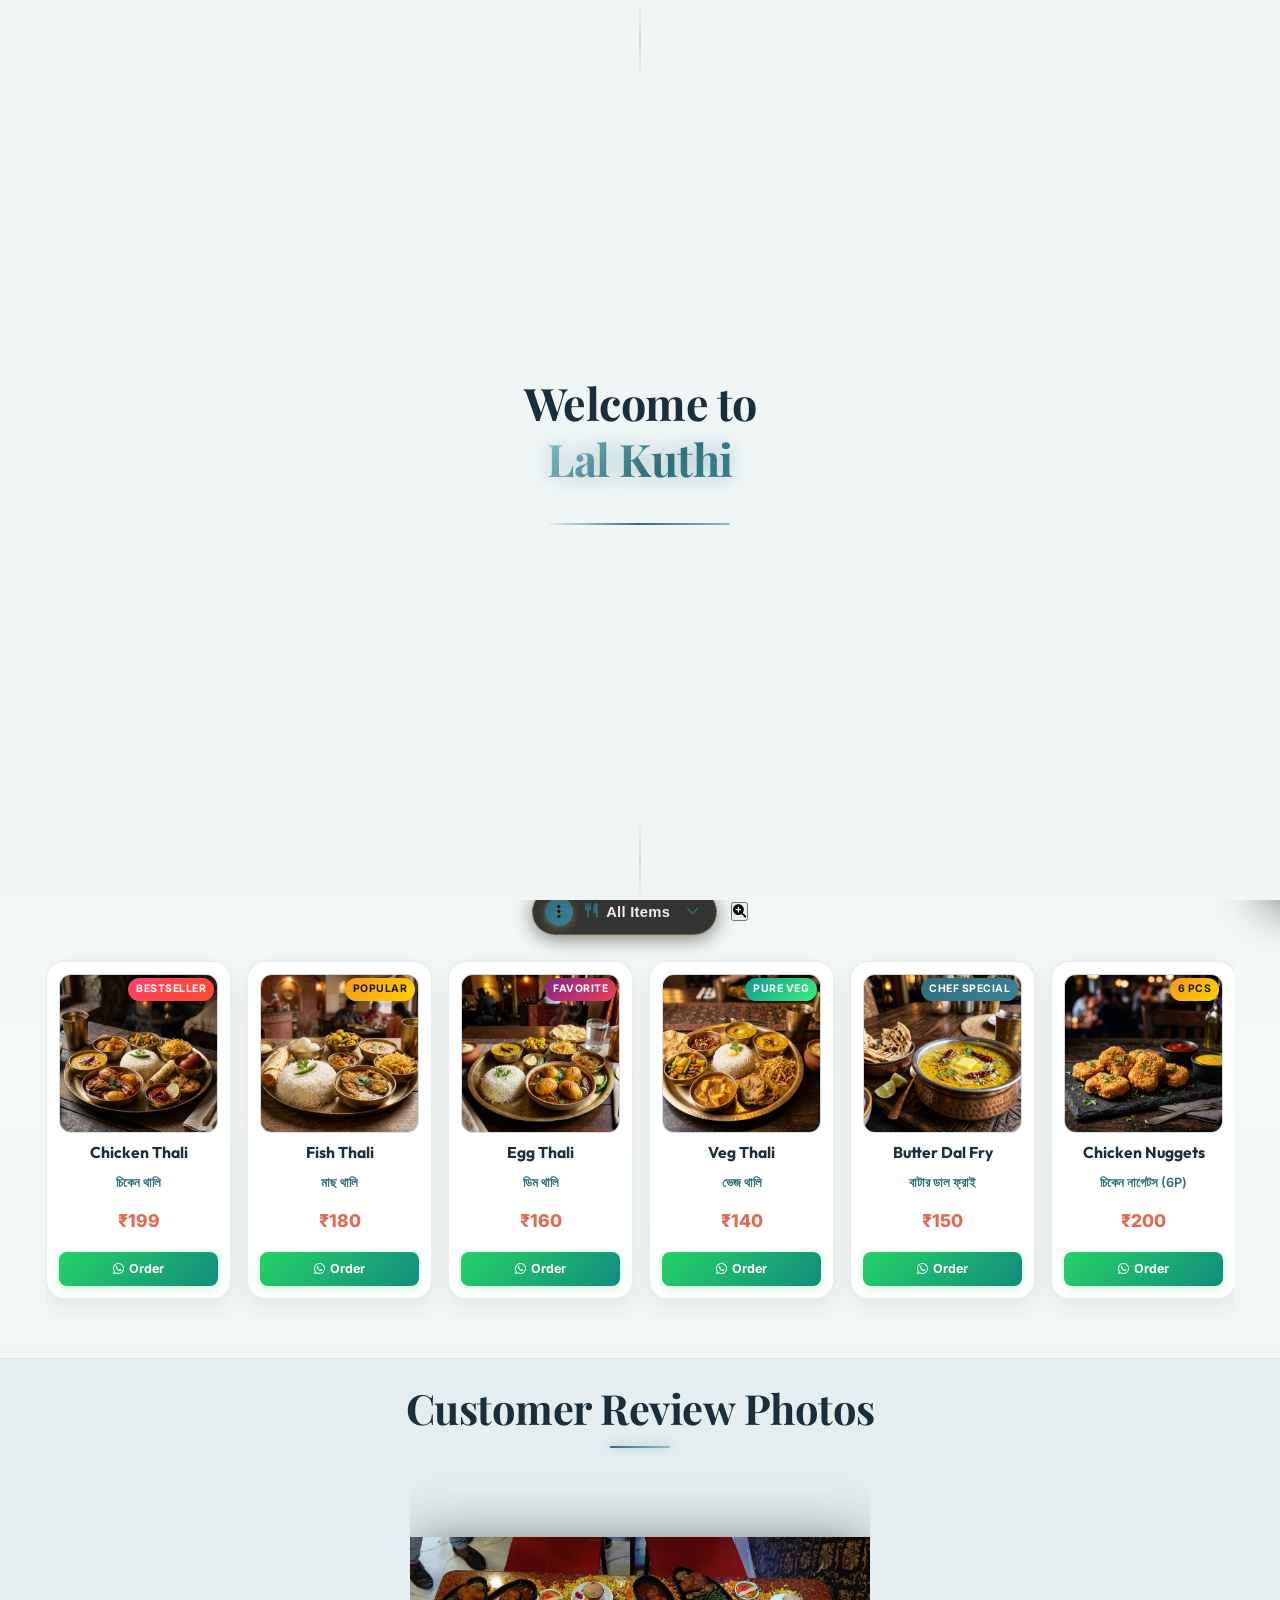
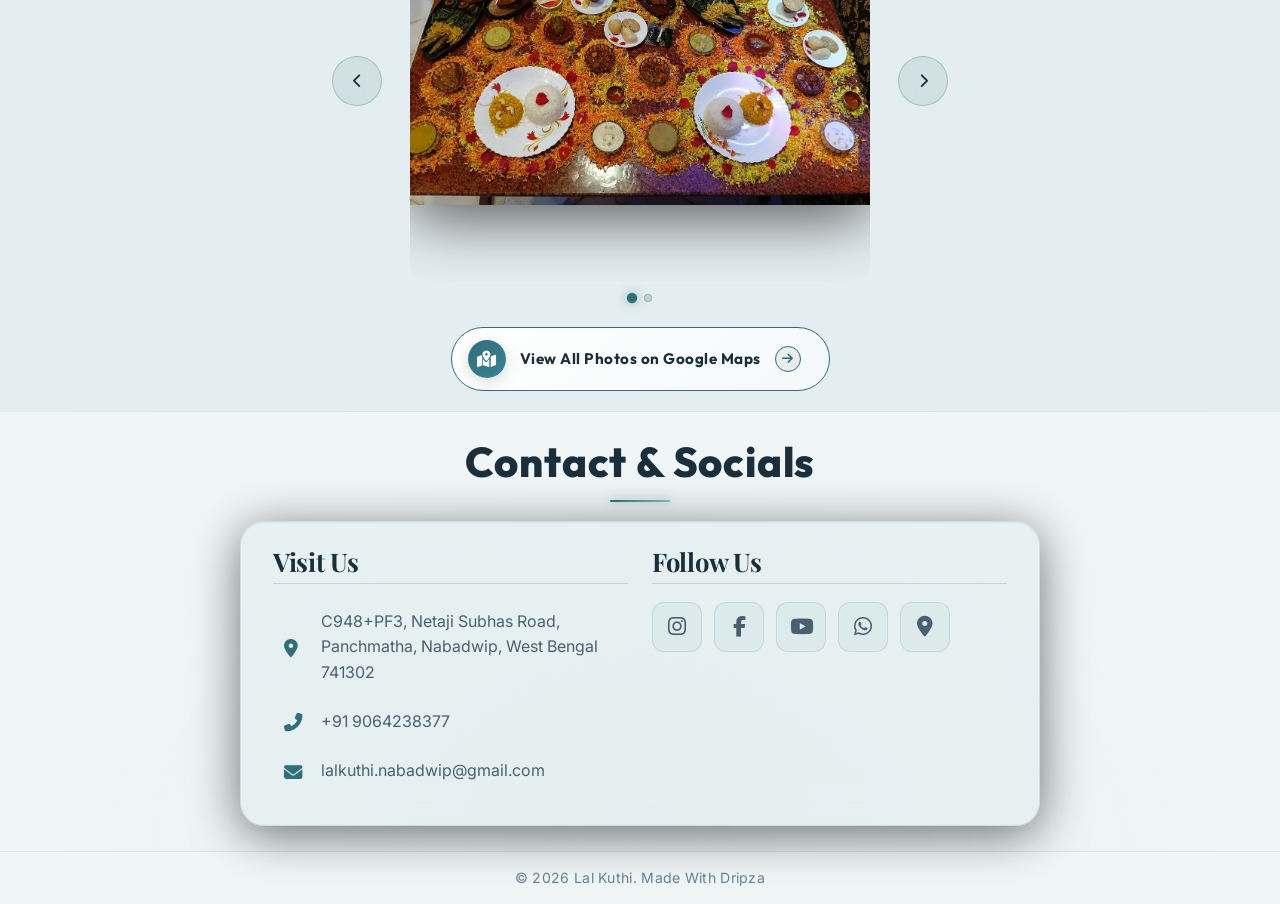
==== commit a902230d: "perf: smooth scroll - passive listeners, momentum drag, remove backdrop-filter, pause animation on s" ====
--- a/index.html
+++ b/index.html
@@ -1126,6 +1126,6 @@
         </div>
     </div>
 
-    <script src="script.js"></script>
+    <script src="script.js?v=1.4"></script>
 </body>
 </html>
--- a/styles.css
+++ b/styles.css
@@ -2706,8 +2706,6 @@
     font-size: 0.92rem;
     font-weight: 600;
     cursor: pointer;
-    backdrop-filter: blur(12px);
-    -webkit-backdrop-filter: blur(12px);
     box-shadow: 0 4px 20px rgba(0, 0, 0, 0.45), 0 0 15px rgba(201, 162, 75, 0.15);
     transition: all 0.3s cubic-bezier(0.25, 0.8, 0.25, 1);
     user-select: none;
@@ -2829,6 +2827,9 @@
     padding-right: 4px;
     scrollbar-width: thin;
     scrollbar-color: rgba(201, 162, 75, 0.6) rgba(255, 255, 255, 0.05);
+    will-change: scroll-position;
+    transform: translateZ(0);
+    -webkit-transform: translateZ(0);
 }
 
 .menu-filter-dropdown-list::-webkit-scrollbar {
@@ -2988,7 +2989,7 @@
     overflow-x: auto;
     overflow-y: hidden;
     scroll-behavior: smooth;
-    scroll-snap-type: x mandatory;
+    scroll-snap-type: x proximity;
     -webkit-overflow-scrolling: touch;
     padding: 8px 6px 18px;
     width: 100%;
@@ -3029,12 +3030,12 @@
     padding: 12px;
     text-align: center;
     box-shadow: 0 6px 22px rgba(0, 0, 0, 0.07) !important;
-    backdrop-filter: blur(12px);
-    -webkit-backdrop-filter: blur(12px);
     transition: transform 0.35s cubic-bezier(0.2, 0.8, 0.2, 1), border-color 0.35s ease, box-shadow 0.35s ease;
     animation: floatMenuItem 4.5s ease-in-out infinite alternate;
     user-select: none;
     position: relative;
+    will-change: transform;
+    contain: layout style;
 }
 
 .food-menu-card:nth-child(even) { animation-delay: 0.8s; }
@@ -3278,8 +3279,6 @@
     position: absolute;
     inset: 0;
     background: rgba(0, 0, 0, 0.72);
-    backdrop-filter: blur(12px);
-    -webkit-backdrop-filter: blur(12px);
 }
 
 .full-menu-modal-container {
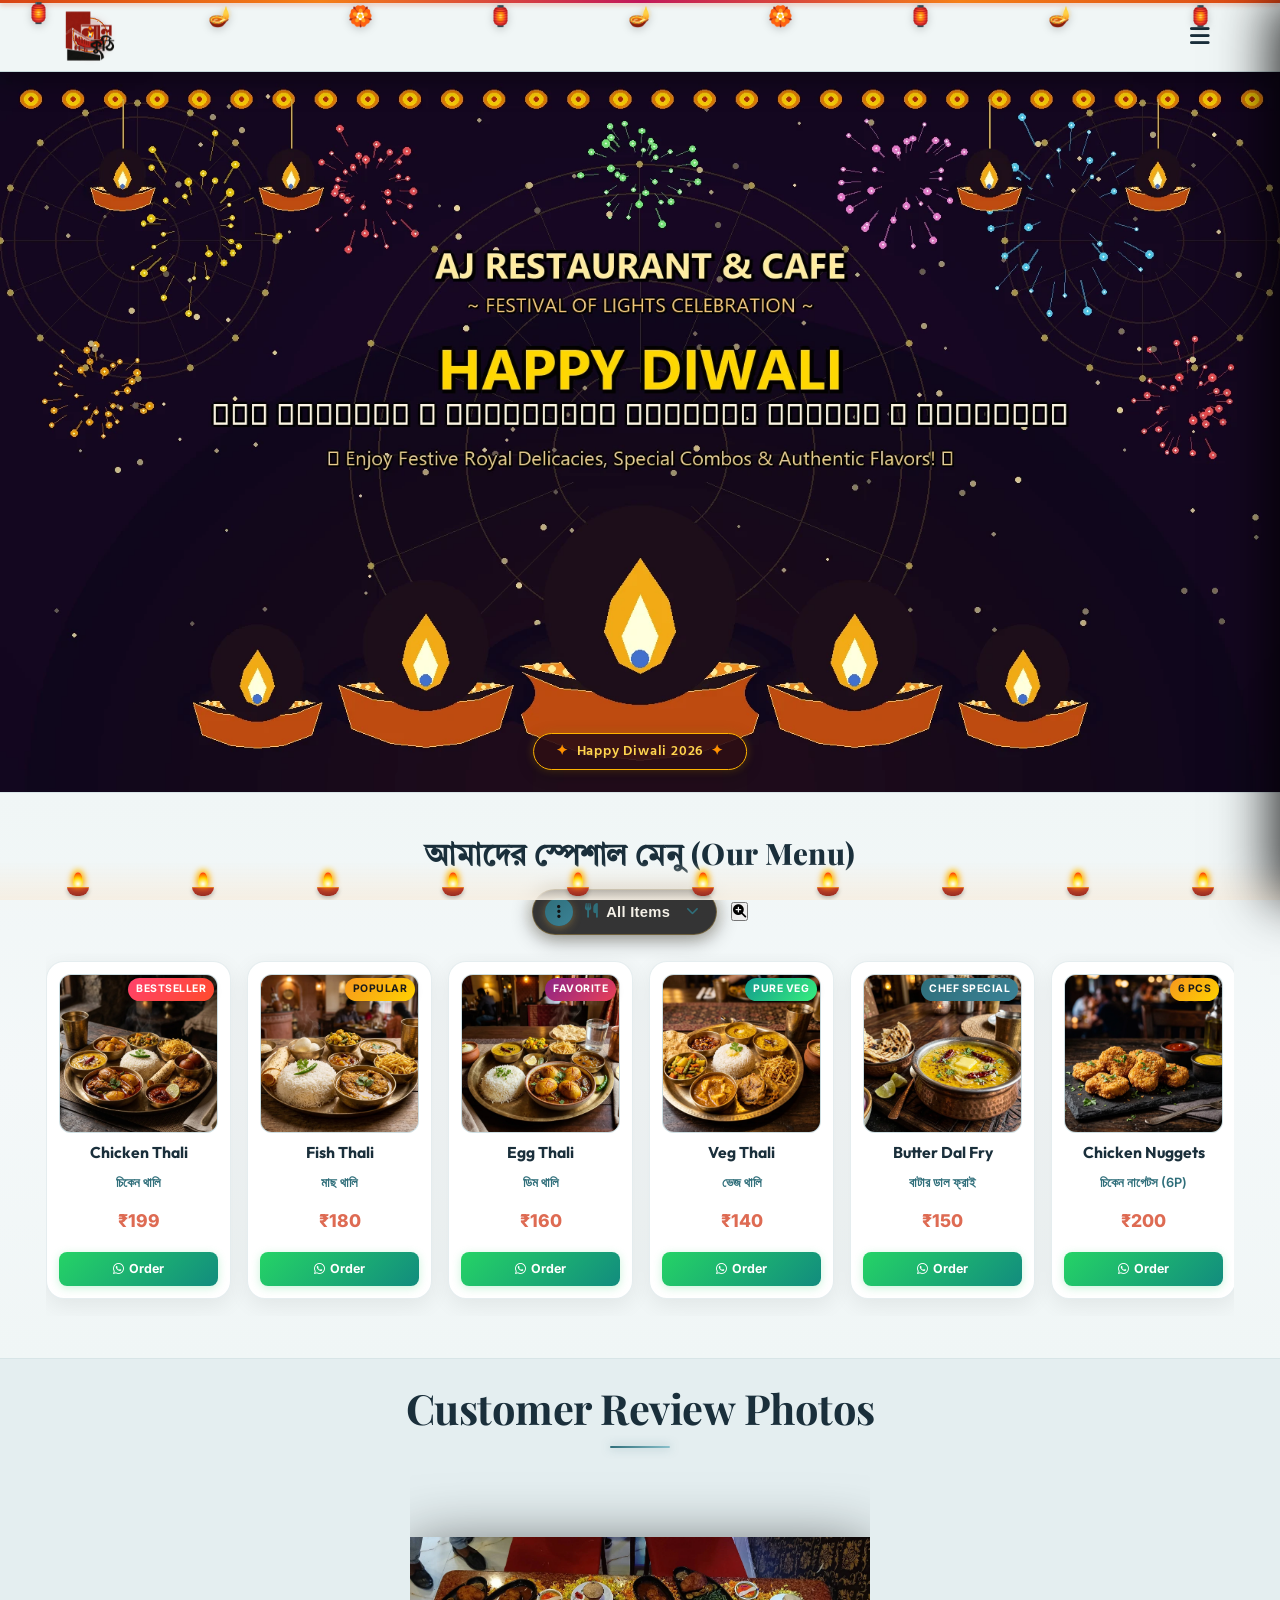
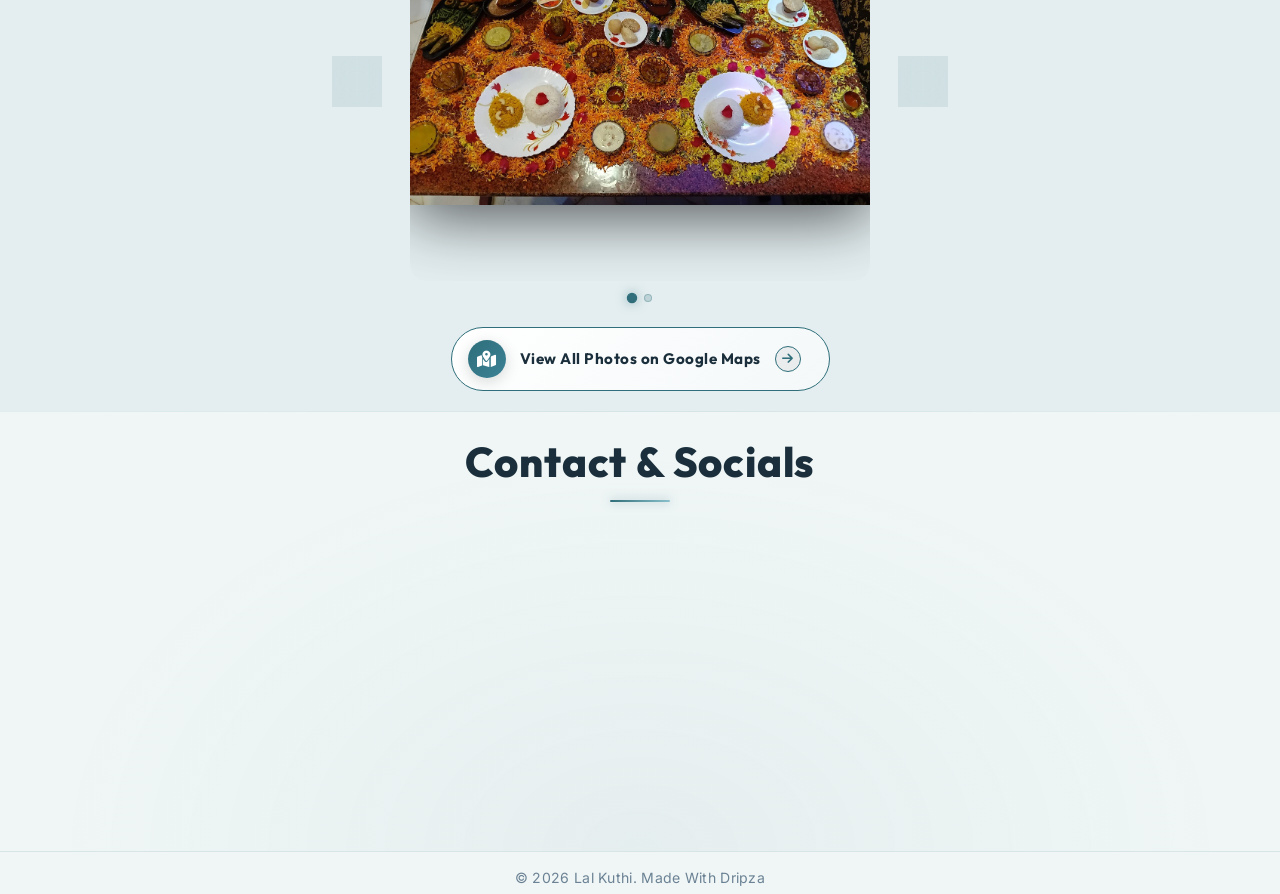
==== commit 22406a51: "update" ====
--- a/index.html
+++ b/index.html
@@ -9,10 +9,11 @@
     <link rel="stylesheet" href="https://cdnjs.cloudflare.com/ajax/libs/font-awesome/6.4.0/css/all.min.css">
     <link rel="stylesheet" href="styles.css?v=1.3">
 </head>
-<body class="no-scroll">
+<body class="no-scroll diwali-theme">
     <!-- Preloader Screen -->
     <div id="preloader">
         <div class="preloader-content">
+            <div class="preloader-diya-glow">🪔</div>
             <h1 class="preloader-title">Welcome to <br><span class="highlight">Lal Kuthi</span></h1>
             <div class="preloader-loader">
                 <div class="loader-bar"></div>
@@ -20,17 +21,32 @@
         </div>
     </div>
     <!-- Navbar -->
+        <!-- Hanging Decorative Diwali Toran & Lanterns -->
+    <div class="diwali-hanging-toran" aria-hidden="true">
+        <div class="toran-string"></div>
+        <div class="toran-items">
+            <span class="toran-lantern tl1">🏮</span>
+            <span class="toran-diya td1">🪔</span>
+            <span class="toran-flower tf1">🏵️</span>
+            <span class="toran-lantern tl2">🏮</span>
+            <span class="toran-diya td2">🪔</span>
+            <span class="toran-flower tf2">🏵️</span>
+            <span class="toran-lantern tl3">🏮</span>
+            <span class="toran-diya td3">🪔</span>
+            <span class="toran-lantern tl4">🏮</span>
+        </div>
+    </div>
     <nav class="navbar">
         <div class="logo-container">
             <img src="assets/lal_kuthi_logo.webp" alt="Lal Kuthi Logo" class="logo-brand-img">
             <div class="logo-text-wrapper">
-                <span class="animated-football-header" title="Ganesh Chaturthi Special">
-                    <img src="assets/ganesh_run_icon.webp" alt="Ganesh Run Icon" style="object-fit: contain; filter: drop-shadow(0 0 5px rgba(255, 215, 0, 0.6));">
+                <span class="animated-football-header" title="Diwali Celebration">
+                    <img src="assets/diwali_run_icon.webp" alt="Mahalaya Run Icon" style="object-fit: contain; filter: drop-shadow(0 2px 5px rgba(183, 28, 28, 0.4)) drop-shadow(0 1px 2px rgba(0, 0, 0, 0.25));">
                 </span>
                 <span class="logo-text">Lal Kuthi</span>
             </div>
         </div>
-        <span class="rath-yatra-header-text">শুভ বিশ্বকর্মা পূজা!</span>
+        <span class="rath-yatra-header-text diwali-header-text">✨ শুভ দীপাবলি ও কালীপূজা 🪔</span>
         <ul class="nav-links">
             <li><a href="#home">Home</a></li>
             <li><a href="#menu">Menu</a></li>
@@ -38,14 +54,6 @@
             <li><a href="#contact">Contact</a></li>
         </ul>
         <div class="navbar-actions">
-            <!-- Rakhi Purnima Button for Poster -->
-            <button class="fifa-btn" id="open-promo-modal-direct-btn" title="Show Ganesh Chaturthi Special Poster">
-                <div class="fifa-container">
-                    <div class="fifa-magic-ring"></div>
-                    <img src="assets/ganesh_icon.webp" alt="Ganesh Special" class="fifa-svg" style="object-fit: contain;">
-                </div>
-            </button>
-            
             <div class="hamburger">
                 <i class="fas fa-bars"></i>
             </div>
@@ -55,10 +63,15 @@
         <!-- Hero Section -->
     <section id="home" class="hero">
         <div class="hero-bg banner-box">
-            <img src="assets/aj_restaurant_banner_1.webp" alt="AJ Restaurant & Cafe Banner" class="active">
+            <img src="assets/diwali_greeting_banner.webp" alt="Happy Diwali Festival Banner" class="active">
             <img src="assets/hero_banner_1.webp" alt="Lal Kuthi Banner 1">
             <img src="assets/hero_banner_2.webp" alt="Lal Kuthi Banner 2">
             <div class="overlay"></div>
+        </div>
+        <!-- Interactive Diwali Fireworks Canvas Overlay -->
+        <canvas id="diwali-fireworks-canvas"></canvas>
+        <div class="hero-diwali-badge">
+            <span class="sparkle-star">✦</span> Happy Diwali 2026 <span class="sparkle-star">✦</span>
         </div>
         <!-- Click/Hover Zones for Banner Control -->
         <div class="hero-nav-zone left-zone" title="Previous Image"></div>
@@ -1117,15 +1130,19 @@
         </div>
     </div>
 
-    <!-- Promo Poster Modal -->
-    <div class="promo-modal" id="promo-modal">
-        <div class="promo-modal-overlay"></div>
-        <div class="promo-modal-content">
-            <button class="promo-modal-close" id="close-promo-modal-btn" aria-label="Close Promo Modal"><i class="fas fa-times"></i></button>
-            <img src="assets/promo_poster.webp" alt="Rakhi Purnima Celebration" class="promo-poster-img">
-        </div>
+        <!-- Interactive Diwali Diya Bar along bottom -->
+    <div class="diwali-diya-bar" id="diwali-diya-bar" title="Interactive Diwali Diyas - Click to Light / Extinguish">
+        <div class="interactive-diya-item"><div class="diya-flame"></div><div class="diya-pot"></div></div>
+        <div class="interactive-diya-item"><div class="diya-flame"></div><div class="diya-pot"></div></div>
+        <div class="interactive-diya-item"><div class="diya-flame"></div><div class="diya-pot"></div></div>
+        <div class="interactive-diya-item"><div class="diya-flame"></div><div class="diya-pot"></div></div>
+        <div class="interactive-diya-item"><div class="diya-flame"></div><div class="diya-pot"></div></div>
+        <div class="interactive-diya-item"><div class="diya-flame"></div><div class="diya-pot"></div></div>
+        <div class="interactive-diya-item"><div class="diya-flame"></div><div class="diya-pot"></div></div>
+        <div class="interactive-diya-item"><div class="diya-flame"></div><div class="diya-pot"></div></div>
+        <div class="interactive-diya-item"><div class="diya-flame"></div><div class="diya-pot"></div></div>
+        <div class="interactive-diya-item"><div class="diya-flame"></div><div class="diya-pot"></div></div>
     </div>
-
     <script src="script.js?v=1.4"></script>
-</body>
+    </body>
 </html>
--- a/styles.css
+++ b/styles.css
@@ -101,6 +101,8 @@
 }
 
 .logo-brand-img {
+    position: relative;
+    z-index: 1002;
     height: 52px;
     width: auto;
     object-fit: contain;
@@ -137,6 +139,7 @@
 .animated-football-header img {
     width: 100%;
     height: 100%;
+    filter: drop-shadow(0 2px 5px rgba(183, 28, 28, 0.4)) drop-shadow(0 1px 2px rgba(0, 0, 0, 0.25)) !important;
 }
 
 .logo-text {
@@ -1121,6 +1124,7 @@
     font-weight: 800;
     letter-spacing: 0.5px;
     color: #8B1A1A;
+    text-shadow: 0 1px 2px rgba(0, 0, 0, 0.15);
     white-space: nowrap;
     opacity: 0;
     pointer-events: none;
@@ -2991,6 +2995,7 @@
     scroll-behavior: smooth;
     scroll-snap-type: x proximity;
     -webkit-overflow-scrolling: touch;
+    touch-action: pan-x pan-y;
     padding: 8px 6px 18px;
     width: 100%;
     cursor: grab;
@@ -4085,3 +4090,287 @@
         font-size: 0.7rem;
     }
 }
+
+/* Mobile touch vertical page scroll compatibility */
+.main-menu-scroll-wrapper,
+.main-menu-scroll-track,
+.main-menu-scroll-track .food-menu-card {
+    touch-action: pan-x pan-y !important;
+}
+
+/* ============================================================
+   DIWALI FESTIVAL THEME STYLES (LIGHT THEME - দীপাবলি ও কালীপূজা)
+   Optimized for All Devices: Desktop, iPhone & Low-End Android
+   ============================================================ */
+
+/* Preloader Diya Enhancement */
+.preloader-diya-glow {
+    font-size: 3rem;
+    margin-bottom: 8px;
+    animation: diyaPulseGlow 1.8s infinite ease-in-out;
+    filter: drop-shadow(0 0 10px #e65100);
+    will-change: transform;
+}
+
+.preloader-subtitle {
+    font-family: 'Hind Siliguri', 'Outfit', sans-serif;
+    color: #c62828;
+    font-size: 1.1rem;
+    font-weight: 700;
+    margin-top: 6px;
+    letter-spacing: 0.5px;
+    text-shadow: 0 0 6px rgba(198, 40, 40, 0.25);
+}
+
+@keyframes diyaPulseGlow {
+    0%, 100% { transform: scale(1) translateZ(0); filter: drop-shadow(0 0 8px #d84315); }
+    50% { transform: scale(1.12) translateZ(0); filter: drop-shadow(0 0 16px #ff8f00); }
+}
+
+/* Hanging Festive Toran & Lanterns */
+.diwali-hanging-toran {
+    position: fixed;
+    top: 0;
+    left: 0;
+    width: 100%;
+    height: 44px;
+    z-index: 1001;
+    pointer-events: none;
+    overflow: hidden;
+    transform: translateZ(0);
+}
+
+.toran-string {
+    position: absolute;
+    top: 0;
+    left: 0;
+    width: 100%;
+    height: 3px;
+    background: linear-gradient(90deg, #d84315, #f57f17, #c2185b, #f57f17, #d84315);
+    box-shadow: 0 2px 5px rgba(216, 67, 21, 0.35);
+}
+
+.toran-items {
+    display: flex;
+    justify-content: space-around;
+    align-items: flex-start;
+    padding: 0 10px;
+    width: 100%;
+}
+
+.toran-items span {
+    display: inline-block;
+    transform-origin: top center;
+    font-size: 1.25rem;
+    filter: drop-shadow(0 2px 4px rgba(0, 0, 0, 0.2));
+    will-change: transform;
+}
+
+.toran-lantern { animation: toranSway 3.2s infinite ease-in-out; }
+.toran-diya { animation: toranSway 2.8s infinite ease-in-out reverse; }
+.toran-flower { animation: toranSway 3.6s infinite ease-in-out; font-size: 1rem; }
+
+.tl1 { animation-delay: 0s; position: relative; left: -42px; top: -3px; }
+.td1 { animation-delay: 0.4s; }
+.tf1 { animation-delay: 0.8s; }
+.tl2 { animation-delay: 1.2s; }
+.td2 { animation-delay: 1.6s; }
+.tf2 { animation-delay: 0.3s; }
+.tl3 { animation-delay: 0.9s; }
+.td3 { animation-delay: 1.4s; }
+.tl4 { animation-delay: 0.2s; }
+
+@keyframes toranSway {
+    0%, 100% { transform: rotate(-8deg) translateZ(0); }
+    50% { transform: rotate(8deg) translateZ(0); }
+}
+
+/* Diwali Header Text (Light Theme - Rich Royal Crimson & Vermilion) */
+.diwali-header-text {
+    font-family: 'Hind Siliguri', 'Playfair Display', serif !important;
+    font-size: 1.25rem !important;
+    font-weight: 700 !important;
+    color: #b71c1c !important;
+    background: linear-gradient(90deg, #b71c1c 0%, #d84315 35%, #880e4f 70%, #e65100 100%) !important;
+    -webkit-background-clip: text !important;
+    -webkit-text-fill-color: transparent !important;
+    filter: drop-shadow(0 1px 3px rgba(183, 28, 28, 0.25));
+    letter-spacing: 0.5px;
+}
+
+/* Hero Section Diwali Additions */
+#diwali-fireworks-canvas {
+    position: absolute;
+    inset: 0;
+    width: 100%;
+    height: 100%;
+    z-index: 2;
+    pointer-events: auto;
+    cursor: crosshair;
+    contain: strict;
+}
+
+.hero-diwali-badge {
+    position: absolute;
+    bottom: 22px;
+    left: 50%;
+    transform: translateX(-50%) translateZ(0);
+    z-index: 3;
+    background: rgba(45, 14, 20, 0.9);
+    border: 1.5px solid #ffb300;
+    border-radius: 30px;
+    padding: 6px 18px;
+    font-family: 'Hind Siliguri', 'Outfit', sans-serif;
+    color: #ffd54f;
+    font-size: 0.88rem;
+    font-weight: 600;
+    letter-spacing: 0.8px;
+    white-space: nowrap;
+    box-shadow: 0 4px 15px rgba(0, 0, 0, 0.35), 0 0 10px rgba(255, 179, 0, 0.3);
+    pointer-events: none;
+    animation: badgeFloat 3.5s infinite ease-in-out;
+}
+
+.sparkle-star {
+    color: #ff9100;
+    margin: 0 4px;
+    display: inline-block;
+}
+
+@keyframes badgeFloat {
+    0%, 100% { transform: translateX(-50%) translateY(0) translateZ(0); }
+    50% { transform: translateX(-50%) translateY(-5px) translateZ(0); }
+}
+
+/* Interactive Diya Bar along bottom of the screen */
+.diwali-diya-bar {
+    position: fixed;
+    bottom: 0;
+    left: 0;
+    width: 100%;
+    height: 38px;
+    z-index: 9980;
+    display: flex;
+    justify-content: space-around;
+    align-items: flex-end;
+    padding: 0 15px 4px 15px;
+    pointer-events: none;
+    background: linear-gradient(to top, rgba(245, 238, 226, 0.95) 0%, rgba(245, 238, 226, 0) 100%);
+    contain: layout paint;
+}
+
+.interactive-diya-item {
+    pointer-events: auto;
+    cursor: pointer;
+    display: flex;
+    flex-direction: column;
+    align-items: center;
+    transition: transform 0.2s ease-out;
+    user-select: none;
+    will-change: transform;
+}
+
+.interactive-diya-item:hover {
+    transform: scale(1.25) translateY(-3px) translateZ(0);
+}
+
+.diya-flame {
+    width: 10px;
+    height: 15px;
+    background: radial-gradient(circle at 50% 80%, #fff 0%, #ffd700 45%, #ff4500 85%, transparent 100%);
+    border-radius: 50% 50% 25% 25% / 70% 70% 30% 30%;
+    box-shadow: 0 0 8px #ff9100, 0 -2px 6px #ffd700;
+    animation: diyaFlameFlicker 0.2s infinite alternate ease-in-out;
+    transform-origin: bottom center;
+    transition: opacity 0.3s ease, transform 0.3s ease;
+    will-change: transform, opacity;
+}
+
+.diya-pot {
+    width: 22px;
+    height: 9px;
+    background: linear-gradient(180deg, #c0392b 0%, #962d22 100%);
+    border-radius: 0 0 14px 14px;
+    border-top: 1.5px solid #e67e22;
+    box-shadow: 0 2px 4px rgba(0, 0, 0, 0.25);
+}
+
+.interactive-diya-item.unlit .diya-flame {
+    opacity: 0;
+    transform: scale(0.2);
+}
+
+@keyframes diyaFlameFlicker {
+    0% { transform: scale(1) rotate(-1deg) translateZ(0); }
+    100% { transform: scale(1.06, 0.95) rotate(1.5deg) translateZ(0); }
+}
+
+@media (max-width: 768px) {
+    .diwali-diya-bar {
+        height: 30px;
+        padding-bottom: 2px;
+    }
+    .interactive-diya-item:nth-child(n+7) {
+        display: none !important;
+    }
+    .diya-flame {
+        width: 8px;
+        height: 12px;
+    }
+    .diya-pot {
+        width: 17px;
+        height: 7px;
+    }
+}
+/* Sparkler Cursor Trail Particle (Desktop only) */
+.diwali-sparkler-dot {
+    position: fixed;
+    pointer-events: none;
+    border-radius: 50%;
+    z-index: 10005;
+    animation: sparklerFade 0.55s forwards linear;
+    will-change: transform, opacity;
+}
+
+@keyframes sparklerFade {
+    0% { transform: translate(0, 0) scale(1) translateZ(0); opacity: 1; }
+    100% { transform: translate(var(--tx, 0), var(--ty, 0)) scale(0) translateZ(0); opacity: 0; }
+}
+
+/* Mobile Optimizations */
+@media (max-width: 768px) {
+    .diwali-header-text {
+        font-size: 0.92rem !important;
+    }
+    .diwali-hanging-toran {
+        height: 36px;
+    }
+    .tl1 {
+        left: -14px;
+        top: -2px;
+    }
+    .toran-items span {
+        font-size: 1rem;
+    }
+    .hero-diwali-badge {
+        font-size: 0.72rem;
+        padding: 4px 12px;
+        bottom: 10px;
+    }
+    .diwali-diya-bar {
+        height: 30px;
+        padding-bottom: 2px;
+    }
+    .diya-flame {
+        width: 8px;
+        height: 12px;
+    }
+    .diya-pot {
+        width: 17px;
+        height: 7px;
+    }
+    .preloader-diya-glow,
+    .diwali-header-text {
+        filter: none !important;
+    }
+}
